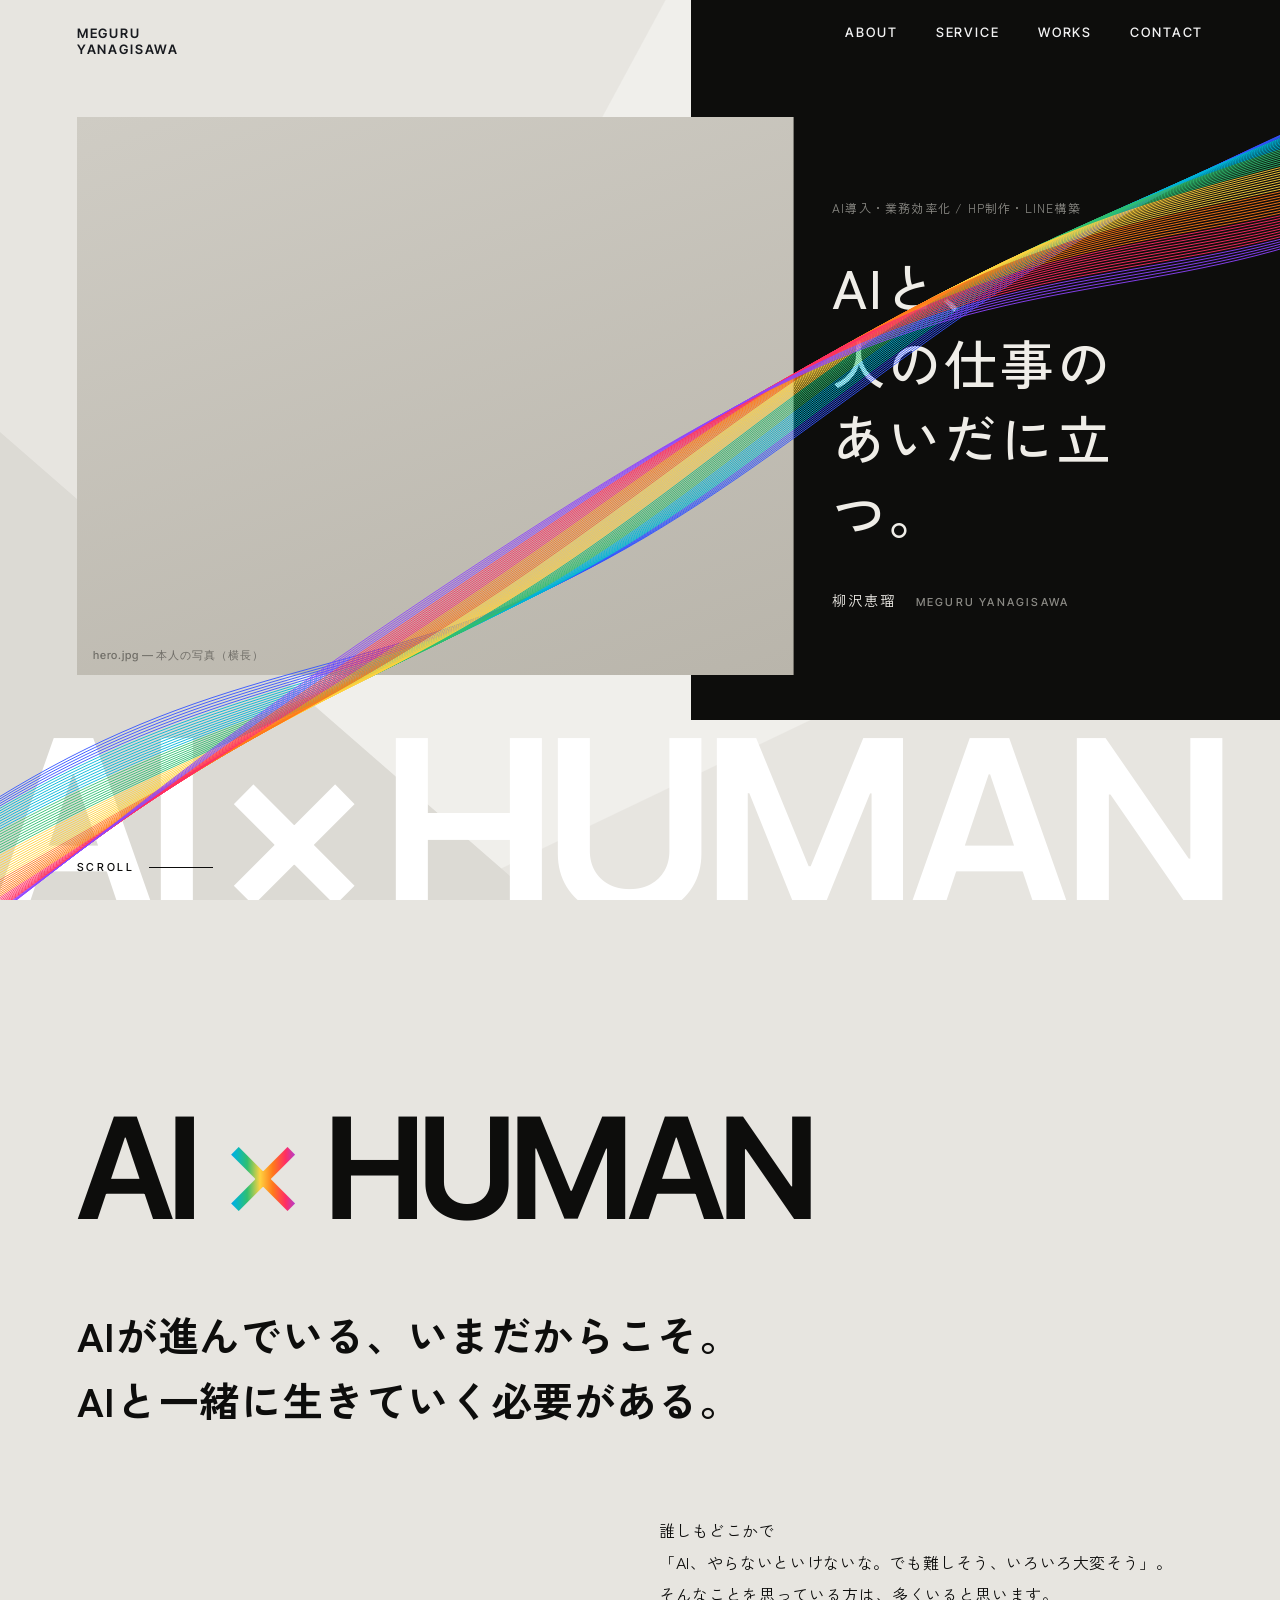
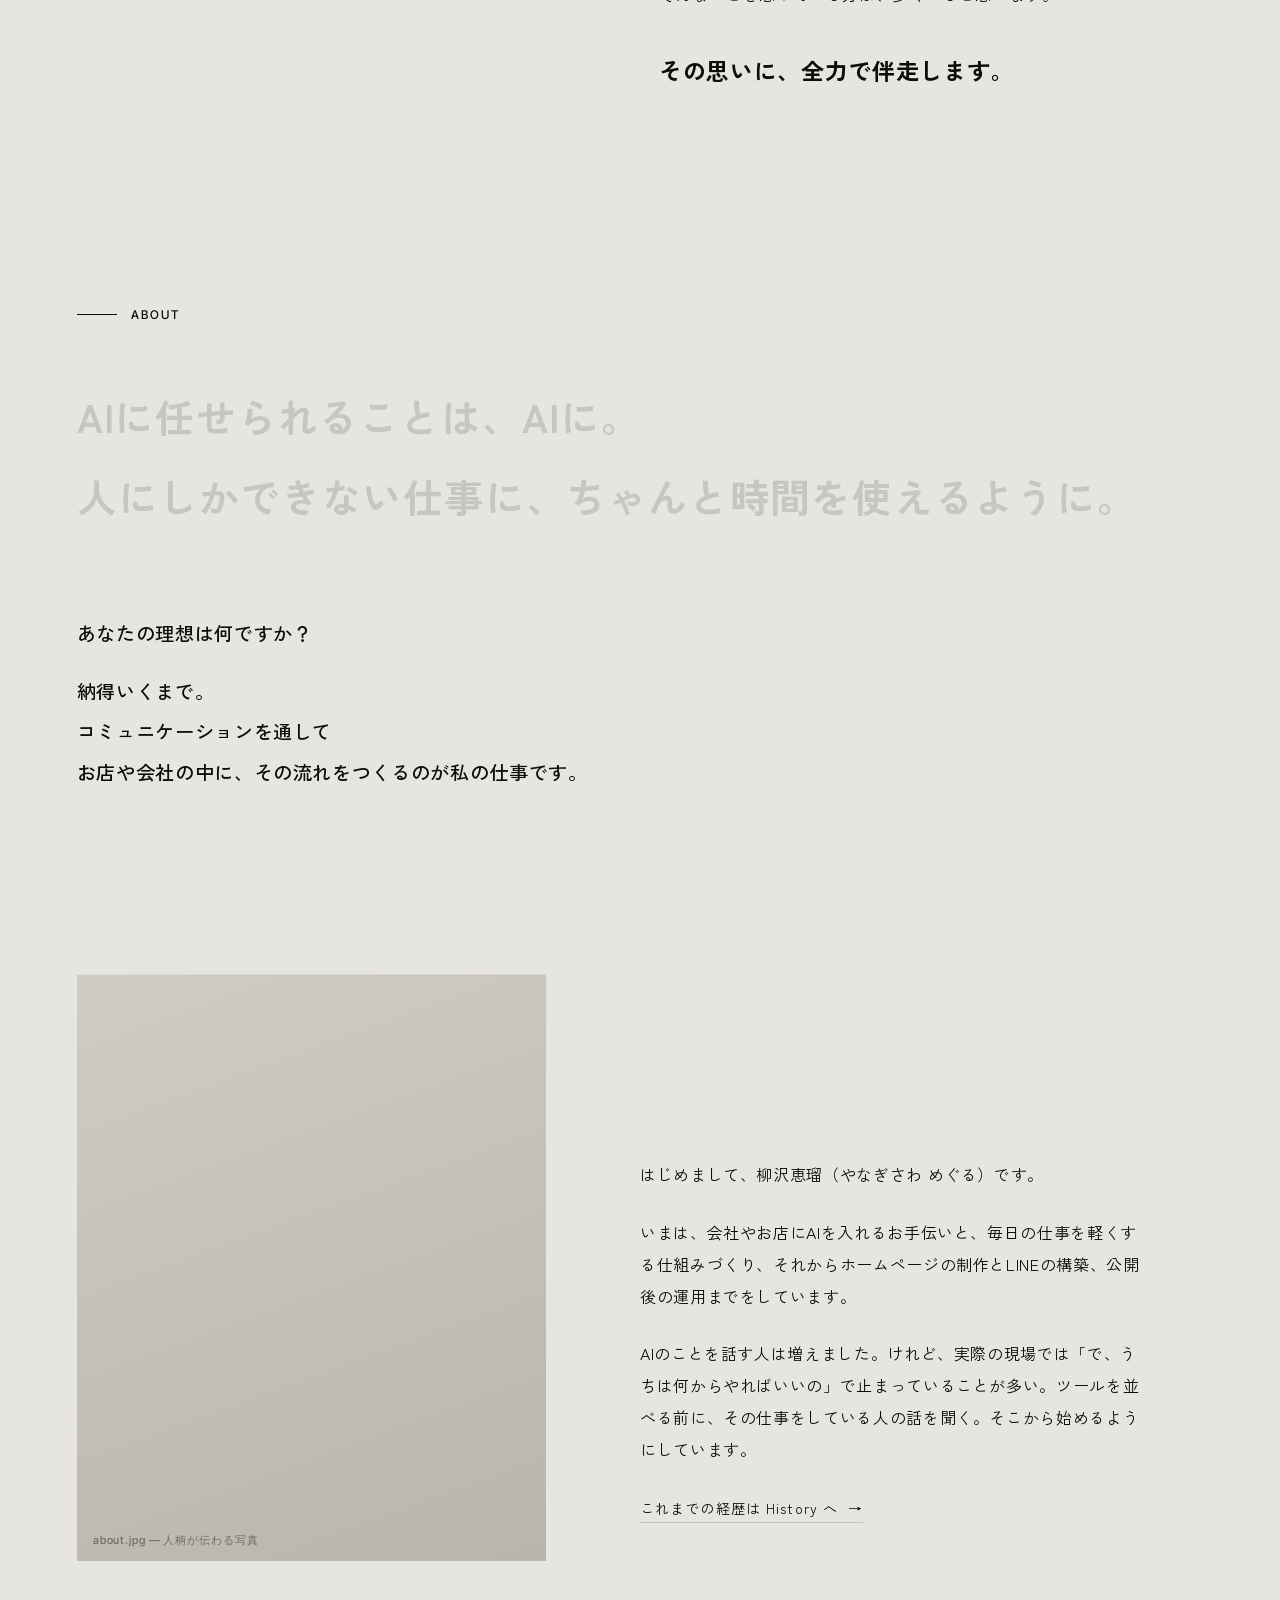
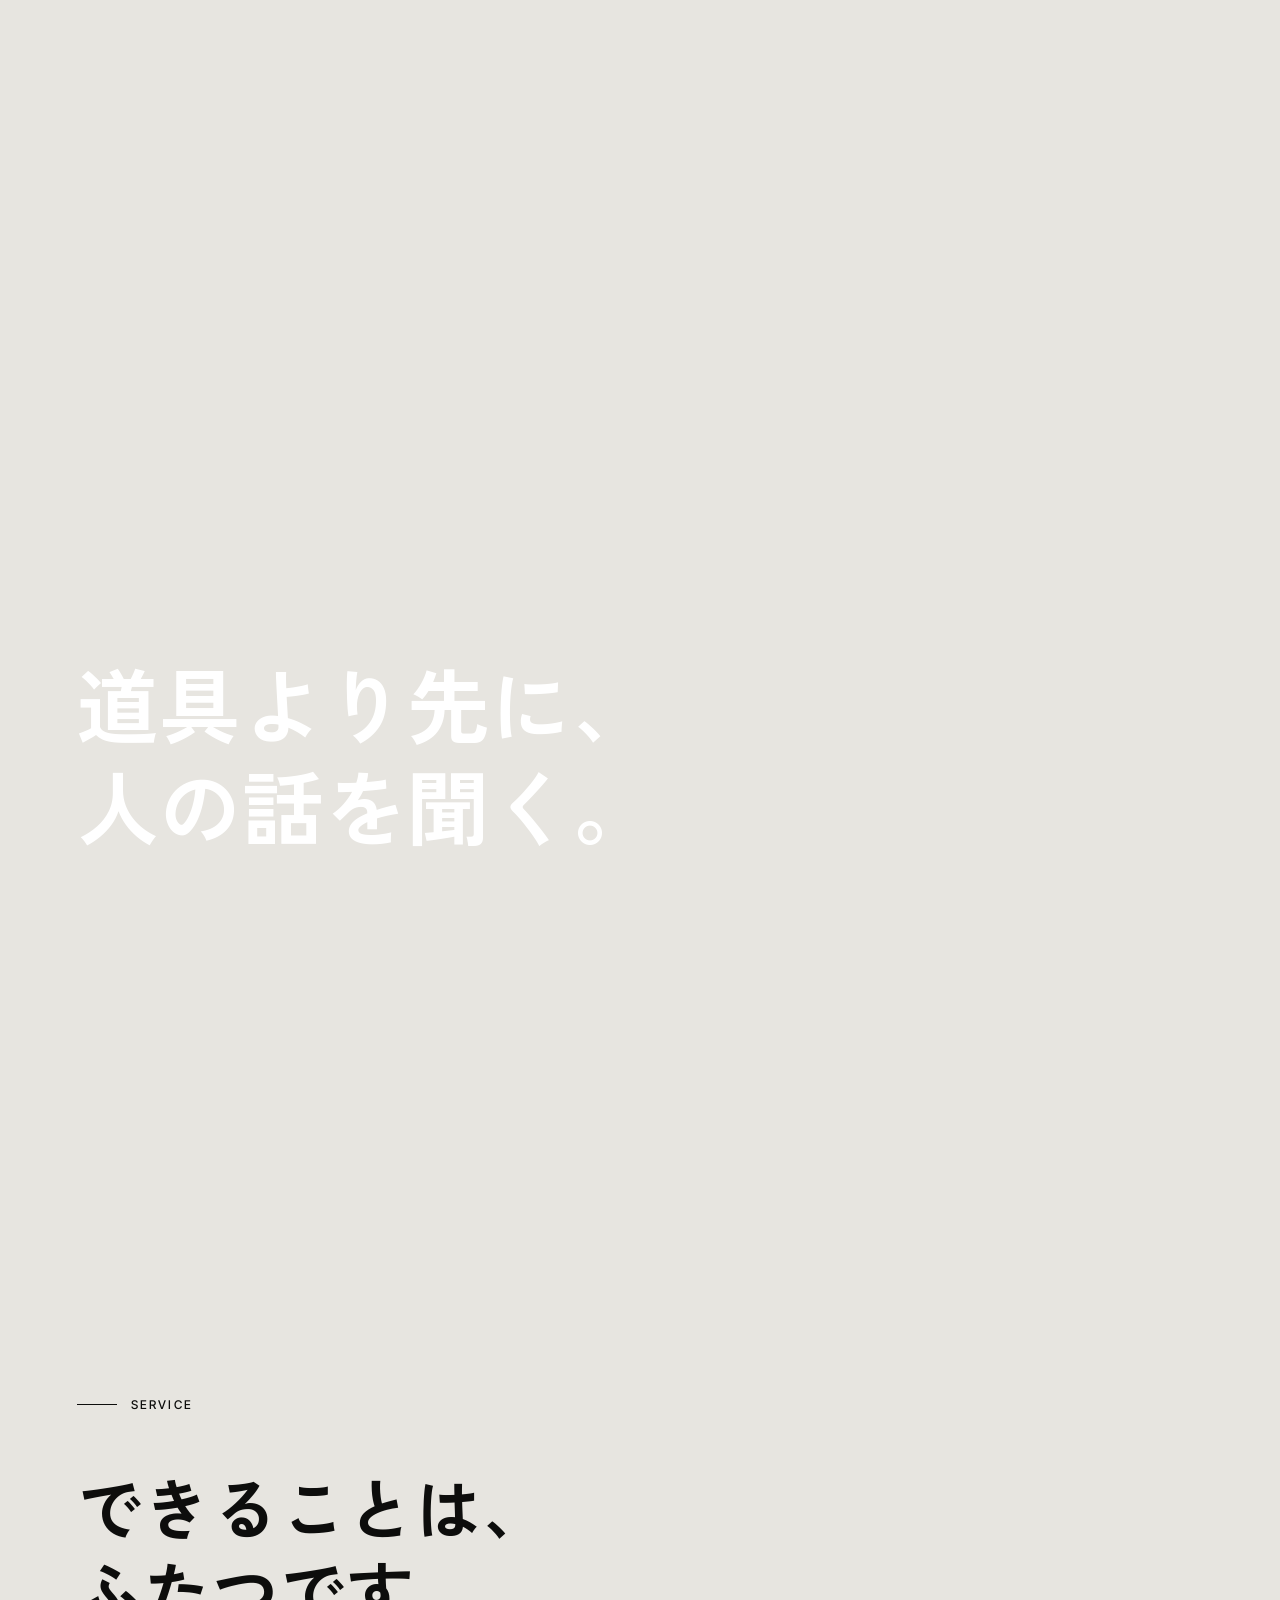
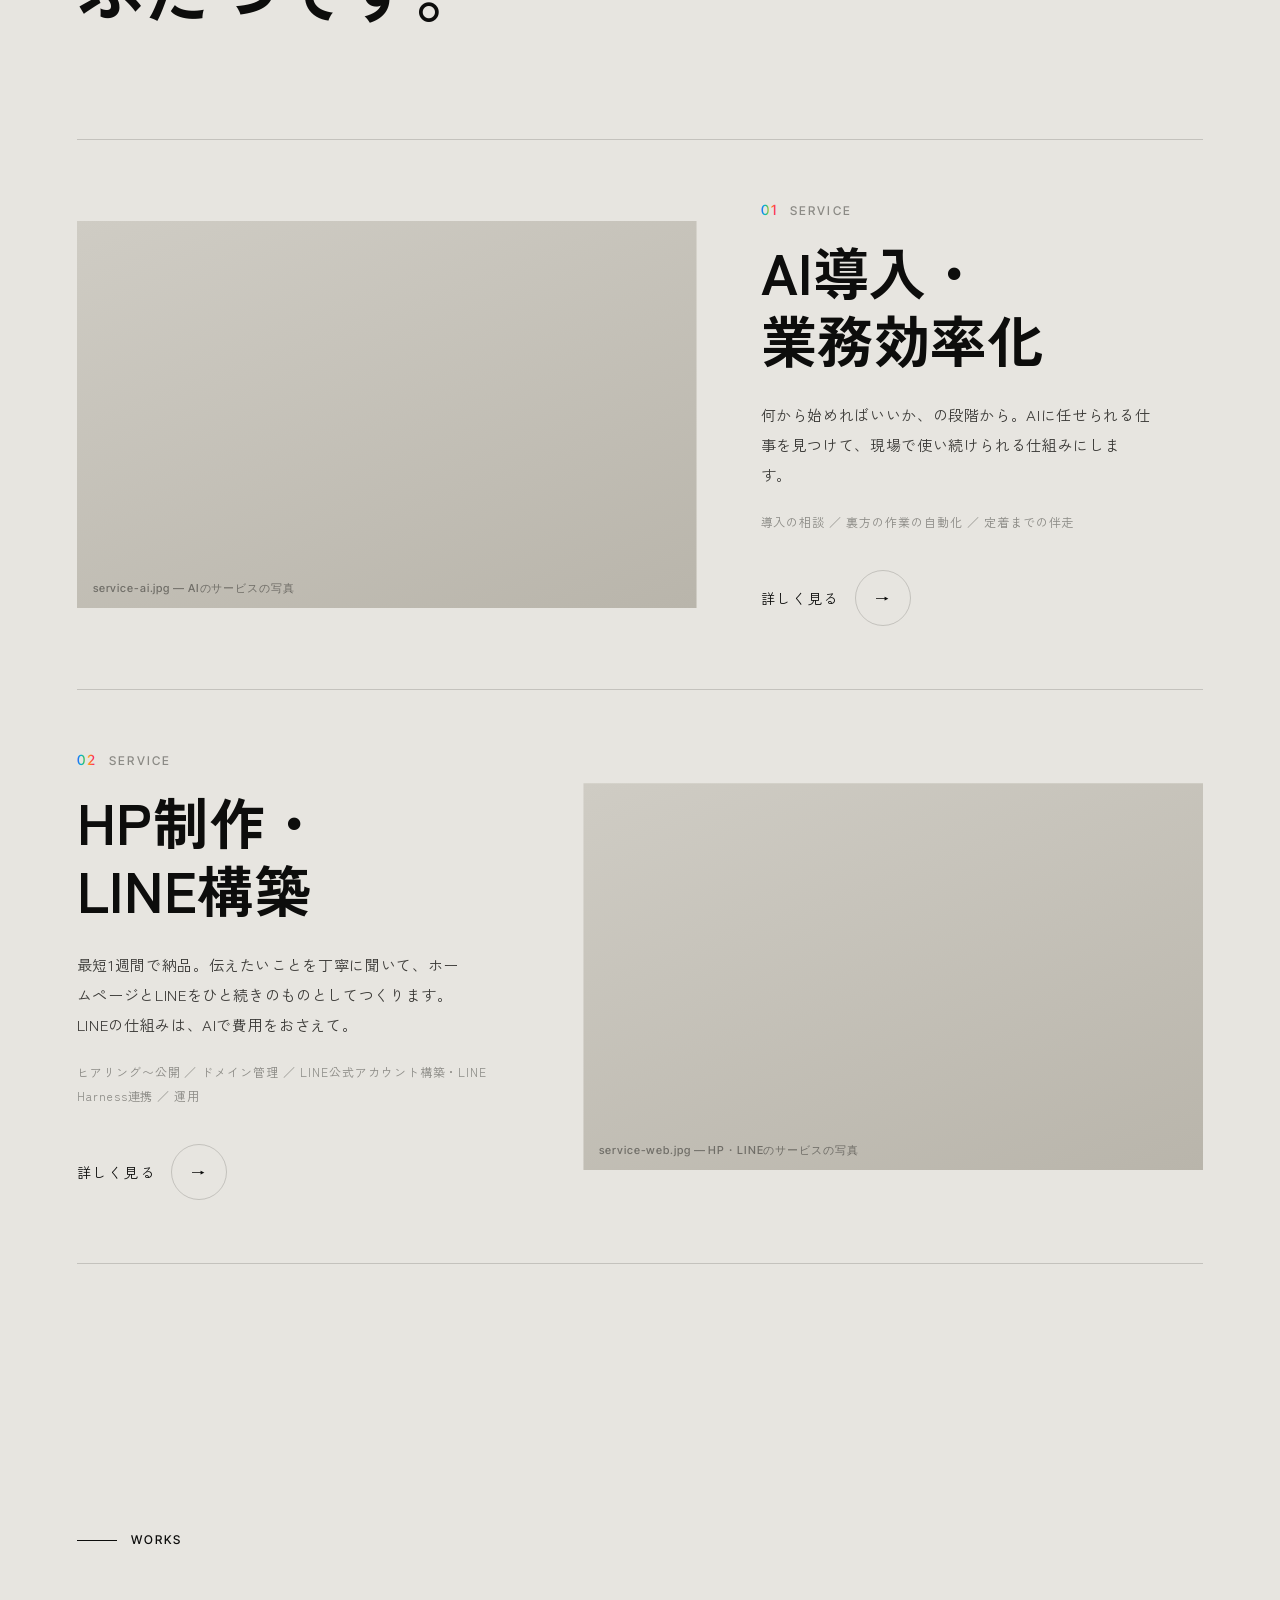
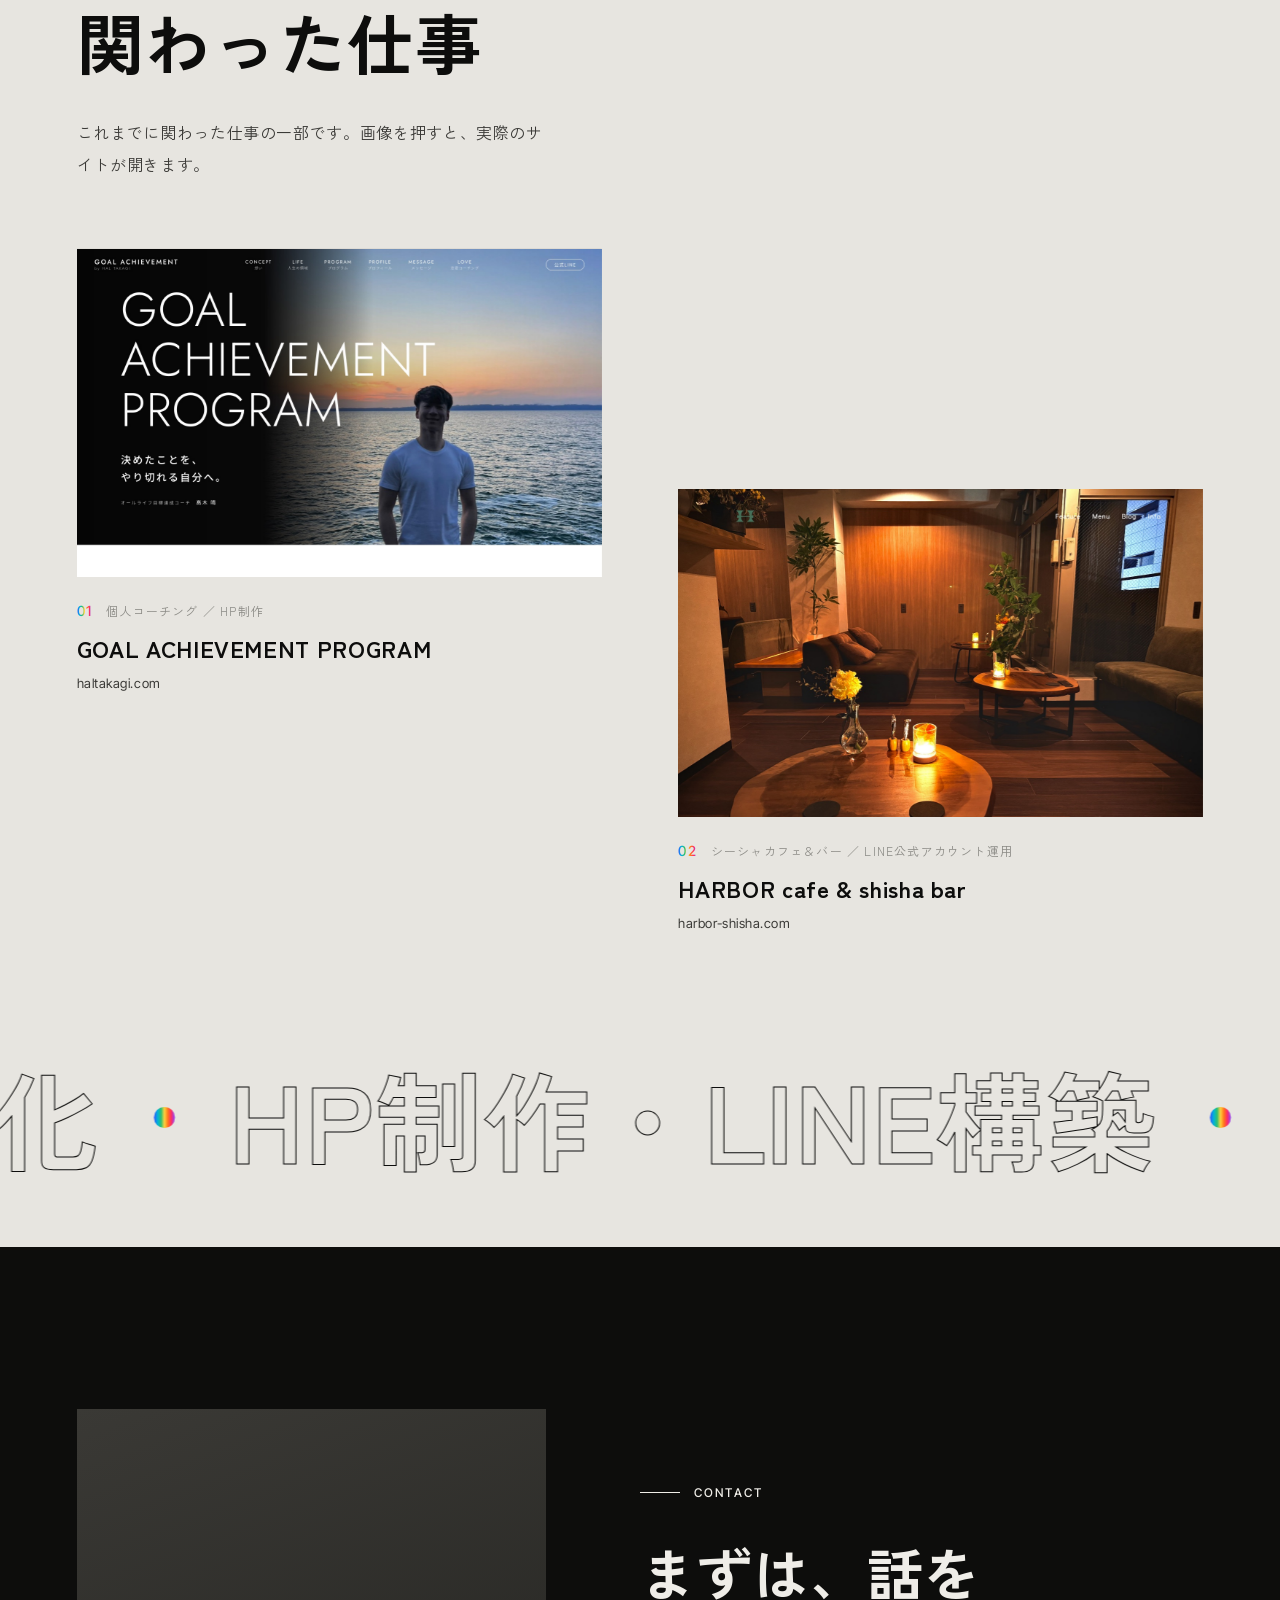
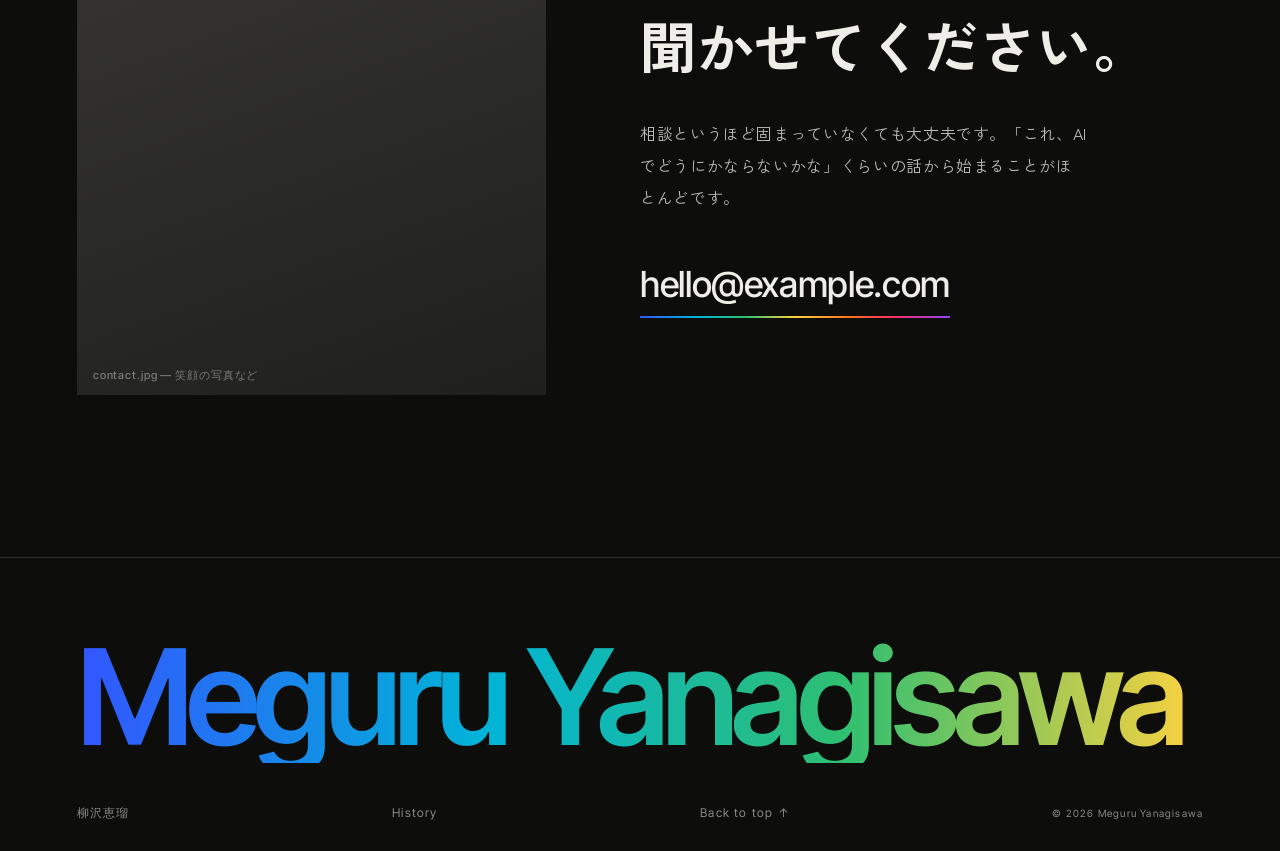
==== index.html @ 6a9796a3 "Works: add HARBOR (LINE operation), label coaching site Co-Authored-By: Claude Opus 5.5 <noreply@ant" ====
<!doctype html>
<html lang="ja">
<head>
  <meta charset="utf-8">
  <meta name="viewport" content="width=device-width, initial-scale=1">
  <title>柳沢恵瑠 | Meguru Yanagisawa</title>
  <meta name="description" content="柳沢恵瑠のホームページ。AIの導入支援と業務効率化、ホームページ制作からLINE構築、運用までをしています。">
  <meta property="og:title" content="柳沢恵瑠 | Meguru Yanagisawa">
  <meta property="og:description" content="AIの導入支援と業務効率化、ホームページ制作からLINE構築、運用までをしています。">
  <meta property="og:type" content="website">
  <meta property="og:image" content="images/ogp.jpg">
  <meta name="theme-color" content="#0d0d0c">
  <link rel="icon" href="favicon.svg" type="image/svg+xml">
  <link rel="preconnect" href="https://fonts.googleapis.com">
  <link rel="preconnect" href="https://fonts.gstatic.com" crossorigin>
  <link href="https://fonts.googleapis.com/css2?family=Inter+Tight:wght@200;400;500;600&family=Zen+Kaku+Gothic+New:wght@400;500;700&display=swap" rel="stylesheet">
  <link rel="stylesheet" href="css/style.css?v=20261006a">
  <script>document.documentElement.classList.add("js")</script>
</head>
<body>

  <!-- オープニング -->
  <div class="loader" aria-hidden="true">
    <div class="loader__inner">
      <p class="loader__name">
        <span class="mask"><span>柳</span></span><span class="mask"><span>沢</span></span><span class="mask"><span>恵</span></span><span class="mask"><span>瑠</span></span>
      </p>
      <p class="loader__roman"><span class="mask"><span>Meguru Yanagisawa</span></span></p>
    </div>
    <div class="loader__bar"><span></span></div>
    <p class="loader__count"><span class="loader__digit"><span class="loader__reel"><span>0</span><span>1</span><span>2</span><span>3</span><span>4</span><span>5</span><span>6</span><span>7</span><span>8</span><span>9</span></span></span><span class="loader__digit"><span class="loader__reel"><span>0</span><span>1</span><span>2</span><span>3</span><span>4</span><span>5</span><span>6</span><span>7</span><span>8</span><span>9</span></span></span><span class="loader__digit"><span class="loader__reel"><span>0</span><span>1</span><span>2</span><span>3</span><span>4</span><span>5</span><span>6</span><span>7</span><span>8</span><span>9</span></span></span><small>%</small></p>
  </div>

  <!-- 固定の背景：この上をページがスクロールしていく -->
  <div class="stage" aria-hidden="true">
    <span class="stage__shape stage__shape--a"></span>
    <span class="stage__shape stage__shape--b"></span>
    <p class="stage__word">AI&thinsp;×&thinsp;HUMAN</p>
  </div>

  <header class="header">
    <a class="header__logo" href="index.html">Meguru<br>Yanagisawa</a>
    <nav class="header__nav" aria-label="メインメニュー">
      <a href="#about">About</a>
      <a href="#service">Service</a>
      <a href="#works">Works</a>
      <a href="#contact">Contact</a>
    </nav>
    <button class="header__menu" type="button" aria-expanded="false" aria-controls="menu">Menu</button>
  </header>

  <div class="menu" id="menu" aria-hidden="true">
    <nav>
      <a href="#about"><span class="mask"><span>About</span></span></a>
      <a href="#service"><span class="mask"><span>Service</span></span></a>
      <a href="#works"><span class="mask"><span>Works</span></span></a>
      <a href="#contact"><span class="mask"><span>Contact</span></span></a>
    </nav>
  </div>

  <a class="badge" href="#contact" aria-label="お問い合わせへ">
    <svg viewBox="0 0 100 100" aria-hidden="true">
      <defs><path id="badge-circle" d="M50,50 m-37,0 a37,37 0 1,1 74,0 a37,37 0 1,1 -74,0"/></defs>
      <text><textPath href="#badge-circle">CONTACT · CONTACT · CONTACT · </textPath></text>
    </svg>
    <span class="badge__dot"></span>
  </a>

  <main>

    <!-- ファーストビュー -->
    <section class="hero" data-intro>
      <figure class="hero__photo ph intro-clip" data-label="hero.jpg — 本人の写真（横長）">
        <img src="images/hero.jpg" alt="柳沢恵瑠" onerror="this.remove()" data-speed="-0.1">
      </figure>

      <div class="hero__panel">
        <p class="hero__eyebrow"><span class="mask"><span>AI導入・業務効率化 / HP制作・LINE構築</span></span></p>
        <h1 class="hero__title">
          <span class="mask"><span>AIと、</span></span>
          <span class="mask"><span>人の仕事の</span></span>
          <span class="mask"><span>あいだに立つ。</span></span>
        </h1>
        <p class="hero__name"><span class="mask"><span>柳沢恵瑠 <em>Meguru Yanagisawa</em></span></span></p>
      </div>

      <canvas class="threads" aria-hidden="true"></canvas>
      <p class="hero__scroll" aria-hidden="true"><span>Scroll</span></p>
    </section>

    <!-- メッセージ -->
    <section class="message">
      <h2 class="message__title" data-reveal>
        <span class="mask"><span>AI <i>×</i> HUMAN</span></span>
      </h2>
      <p class="message__lead" data-reveal>
        <span class="mask"><span>AIが進んでいる、いまだからこそ。</span></span>
        <span class="mask"><span>AIと一緒に生きていく必要がある。</span></span>
      </p>
      <div class="message__body">
        <p data-reveal="up">誰しもどこかで<br>「AI、やらないといけないな。でも難しそう、いろいろ大変そう」。<br>そんなことを思っている方は、多くいると思います。</p>
        <p class="message__close" data-reveal="up">その思いに、全力で伴走します。</p>
      </div>
    </section>

    <!-- 自己紹介 -->
    <section class="about" id="about">
      <p class="label" data-reveal><span>About</span></p>

      <p class="about__statement" data-fill>
        <span class="fill-line">AIに任せられることは、AIに。</span>
        <span class="fill-line">人にしかできない仕事に、ちゃんと時間を使えるように。</span>
      </p>

      <p class="about__lead" data-reveal>
        <span class="mask"><span>あなたの理想は何ですか？</span></span>
        <span class="mask"><span>納得いくまで。</span></span>
        <span class="mask"><span>コミュニケーションを通して</span></span>
        <span class="mask"><span>お店や会社の中に、その流れをつくるのが私の仕事です。</span></span>
      </p>

      <div class="about__body">
        <figure class="about__photo ph clip" data-reveal data-float="-0.12" data-label="about.jpg — 人柄が伝わる写真">
          <img src="images/about.jpg" alt="" onerror="this.remove()" data-speed="0.08">
        </figure>
        <div class="about__text">
          <p data-reveal="up">はじめまして、柳沢恵瑠（やなぎさわ めぐる）です。</p>
          <p data-reveal="up">いまは、会社やお店にAIを入れるお手伝いと、毎日の仕事を軽くする仕組みづくり、それからホームページの制作とLINEの構築、公開後の運用までをしています。</p>
          <p data-reveal="up">AIのことを話す人は増えました。けれど、実際の現場では「で、うちは何からやればいいの」で止まっていることが多い。ツールを並べる前に、その仕事をしている人の話を聞く。そこから始めるようにしています。</p>
          <p class="about__more" data-reveal="up"><a href="history.html">これまでの経歴は History へ <i aria-hidden="true">→</i></a></p>
        </div>
      </div>
    </section>

    <!-- 固定写真の上を文字が通り過ぎる -->
    <section class="band">
      <figure class="band__photo ph" data-label="wide.jpg — 横長の写真（作業風景・街・手元など）">
        <img src="images/wide.jpg" alt="" onerror="this.remove()">
      </figure>
      <p class="band__text" data-reveal>
        <span class="mask"><span>道具より先に、</span></span>
        <span class="mask"><span>人の話を聞く。</span></span>
      </p>
    </section>

    <!-- 仕事：2つのプロダクト。クリックで各ページへ -->
    <section class="service" id="service">
      <p class="label" data-reveal><span>Service</span></p>
      <h2 class="service__heading" data-reveal>
        <span class="mask"><span>できることは、</span></span>
        <span class="mask"><span>ふたつです。</span></span>
      </h2>

      <div class="products">
        <a class="product" href="ai.html">
          <figure class="product__photo ph clip" data-reveal data-label="service-ai.jpg — AIのサービスの写真">
            <img src="images/service-ai.jpg" alt="" onerror="this.remove()" data-speed="0.08">
          </figure>
          <div class="product__body" data-reveal>
            <p class="product__no"><span>01</span>Service</p>
            <h3 class="product__name">
              <span class="mask"><span>AI導入・</span></span>
              <span class="mask"><span>業務効率化</span></span>
            </h3>
            <p class="product__text">何から始めればいいか、の段階から。AIに任せられる仕事を見つけて、現場で使い続けられる仕組みにします。</p>
            <p class="product__scope">導入の相談 ／ 裏方の作業の自動化 ／ 定着までの伴走</p>
            <p class="product__more"><span>詳しく見る</span><i aria-hidden="true">→</i></p>
          </div>
        </a>

        <a class="product product--rev" href="web.html">
          <figure class="product__photo ph clip" data-reveal data-label="service-web.jpg — HP・LINEのサービスの写真">
            <img src="images/service-web.jpg" alt="" onerror="this.remove()" data-speed="0.08">
          </figure>
          <div class="product__body" data-reveal>
            <p class="product__no"><span>02</span>Service</p>
            <h3 class="product__name">
              <span class="mask"><span>HP制作・</span></span>
              <span class="mask"><span>LINE構築</span></span>
            </h3>
            <p class="product__text">最短1週間で納品。伝えたいことを丁寧に聞いて、ホームページとLINEをひと続きのものとしてつくります。LINEの仕組みは、AIで費用をおさえて。</p>
            <p class="product__scope">ヒアリング〜公開 ／ ドメイン管理 ／ LINE公式アカウント構築・LINE Harness連携 ／ 運用</p>
            <p class="product__more"><span>詳しく見る</span><i aria-hidden="true">→</i></p>
          </div>
        </a>
      </div>
    </section>

    <!-- 制作実績：サムネイルをクリックでサイトへ -->
    <!-- 増やすときは <a class="site"> を1件ずつ複製する（2件以上で左右交互の並びになる） -->
    <section class="works" id="works">
      <p class="label" data-reveal><span>Works</span></p>
      <h2 class="works__heading" data-reveal>
        <span class="mask"><span>関わった仕事</span></span>
      </h2>
      <p class="works__lead" data-reveal="up">これまでに関わった仕事の一部です。画像を押すと、実際のサイトが開きます。</p>

      <div class="gallery">
        <a class="site" href="https://haltakagi.com/" target="_blank" rel="noopener" data-float="0.06">
          <figure class="site__thumb ph clip" data-reveal data-label="works/site-01.jpg">
            <img src="images/works/site-01.jpg" alt="GOAL ACHIEVEMENT PROGRAM のトップページ" onerror="this.remove()">
            <span class="site__visit" aria-hidden="true">Visit ↗</span>
          </figure>
          <p class="site__meta"><span>01</span>個人コーチング ／ HP制作</p>
          <h3 class="site__name">GOAL ACHIEVEMENT PROGRAM</h3>
          <p class="site__url">haltakagi.com</p>
        </a>
        <a class="site" href="https://harbor-shisha.com/" target="_blank" rel="noopener" data-float="-0.06">
          <figure class="site__thumb ph clip" data-reveal data-label="works/site-02.jpg">
            <img src="images/works/site-02.jpg" alt="HARBOR cafe &amp; shisha bar のトップページ" onerror="this.remove()">
            <span class="site__visit" aria-hidden="true">Visit ↗</span>
          </figure>
          <p class="site__meta"><span>02</span>シーシャカフェ＆バー ／ LINE公式アカウント運用</p>
          <h3 class="site__name">HARBOR cafe &amp; shisha bar</h3>
          <p class="site__url">harbor-shisha.com</p>
        </a>
      </div>
    </section>

    <div class="marquee" aria-hidden="true">
      <div class="marquee__track">
        <span>AI導入・業務効率化</span><i></i><span>HP制作・LINE構築</span><i></i>
        <span>AI導入・業務効率化</span><i></i><span>HP制作・LINE構築</span><i></i>
      </div>
    </div>

    <!-- 連絡 -->
    <section class="contact" id="contact">
      <figure class="contact__photo ph clip" data-reveal data-label="contact.jpg — 笑顔の写真など">
        <img src="images/contact.jpg" alt="" onerror="this.remove()" data-speed="0.1">
      </figure>
      <div class="contact__body">
        <p class="label" data-reveal><span>Contact</span></p>
        <h2 class="contact__heading" data-reveal>
          <span class="mask"><span>まずは、話を</span></span>
          <span class="mask"><span>聞かせてください。</span></span>
        </h2>
        <p class="contact__text" data-reveal="up">相談というほど固まっていなくても大丈夫です。「これ、AIでどうにかならないかな」くらいの話から始まることがほとんどです。</p>
        <a class="contact__mail" href="mailto:hello@example.com" data-reveal="up"><span>hello@example.com</span></a>
      </div>
    </section>

  </main>

  <footer class="footer">
    <p class="footer__big" aria-hidden="true">Meguru Yanagisawa</p>
    <div class="footer__row">
      <p>柳沢恵瑠</p>
      <a href="history.html">History</a>
      <a href="#">Back to top ↑</a>
      <p><small>&copy; <span class="year">2026</span> Meguru Yanagisawa</small></p>
    </div>
  </footer>

  <script src="js/main.js?v=20261006a"></script>
</body>
</html>
---- css/style.css ----
/* ==========================================================
   Meguru Yanagisawa — style
   色はインク（黒）・紙（ライトグレー）・グレーの3つ。
   虹色のグラデーションは「糸」と数字など、ごく一部だけに使う。
   背景（.stage）は画面に固定し、その上をページがスクロールしていく。
   ========================================================== */

:root {
  --ink: #0d0d0c;
  --stage: #e7e5e0;
  --paper: #efede8;
  --gray: #8b8a85;
  --text-sub: #3b3a37;
  --line-d: rgba(255, 255, 255, .14);
  --line-l: rgba(13, 13, 12, .16);
  --grad: linear-gradient(90deg, #3355ff 0%, #00b4d8 18%, #2fbf71 34%, #ffd23f 50%, #ff7a1a 66%, #ff2e63 82%, #8e44ff 100%);

  --gutter: clamp(16px, 6vw, 96px);
  --ease: cubic-bezier(.77, 0, .18, 1);
  --ease-out: cubic-bezier(.16, 1, .3, 1);

  --en: "Inter Tight", "Helvetica Neue", Arial, sans-serif;
  --ja: "Zen Kaku Gothic New", "Hiragino Sans", "Yu Gothic", sans-serif;
}

*, *::before, *::after { box-sizing: border-box; }
html { -webkit-text-size-adjust: 100%; scroll-behavior: smooth; }
body {
  margin: 0;
  background: var(--stage);
  color: var(--ink);
  font-family: var(--ja);
  font-size: 16px;
  line-height: 2;
  letter-spacing: .04em;
  font-feature-settings: "palt";
  -webkit-font-smoothing: antialiased;
  overflow-x: hidden;
}
html.js body:not(.is-loaded) { overflow: hidden; }
h1, h2, h3, p, figure, dl, dd { margin: 0; }
a { color: inherit; text-decoration: none; }
img { display: block; max-width: 100%; }
button { font: inherit; color: inherit; background: none; border: 0; padding: 0; cursor: pointer; }
::selection { background: var(--ink); color: var(--paper); }

main, .footer { position: relative; z-index: 1; }

/* ---------- 固定の背景 ---------- */
.stage {
  position: fixed;
  inset: 0;
  z-index: 0;
  overflow: hidden;
  background: var(--stage);
  pointer-events: none;
}
.stage__shape { position: absolute; inset: 0; }
.stage__shape--a {
  background: #f0efeb;
  clip-path: polygon(52% 0, 100% 0, 100% 55%, 34% 100%, 14% 100%);
}
.stage__shape--b {
  background: #dcdad4;
  clip-path: polygon(0 48%, 42% 100%, 0 100%);
}
.stage__word {
  position: absolute;
  left: -.04em;
  bottom: -.2em;
  font: 600 19vw/1 var(--en);
  letter-spacing: -.04em;
  white-space: nowrap;
  color: #fff;
}

/* ---------- 共通：マスク表示 ---------- */
.mask {
  display: block;
  overflow: hidden;
  padding-bottom: .12em;
  margin-bottom: -.12em;
}
.mask > span {
  display: block;
  transition: transform 1.2s var(--ease-out);
  transition-delay: calc(var(--i, 0) * 90ms);
}
.js .mask > span { transform: translateY(110%); }
.js .is-in .mask > span,
.js .is-in.mask > span { transform: none; }

/* ページを開いたときに出てくるもの */
.is-loaded [data-intro] .mask > span {
  transform: none;
  transition-delay: calc(.6s + var(--i, 0) * 110ms);
}
.js .intro-clip {
  clip-path: inset(0 0 100% 0);
  transition: clip-path 1.6s var(--ease) .15s;
}
.js .intro-clip img { scale: 1.35; transition: scale 2.4s var(--ease) .15s; }
.is-loaded .intro-clip { clip-path: inset(0 0 0 0); }
.is-loaded .intro-clip img { scale: 1; }

/* ふわっと上がる */
.js [data-reveal="up"] {
  opacity: 0;
  transform: translateY(28px);
  transition: opacity 1.2s var(--ease-out), transform 1.2s var(--ease-out);
  transition-delay: calc(var(--i, 0) * 90ms);
}
.js [data-reveal="up"].is-in { opacity: 1; transform: none; }

/* ---------- 共通：写真 ---------- */
.ph {
  position: relative;
  overflow: hidden;
  background: linear-gradient(160deg, #cfccc4, #b9b5ab);
}
.ph::after {                         /* 写真が入るまでの目印 */
  content: attr(data-label);
  position: absolute;
  left: 16px;
  bottom: 12px;
  font: 500 11px/1.4 var(--en);
  letter-spacing: .08em;
  color: rgba(13, 13, 12, .45);
}
.story .ph, .contact .ph, .band .ph {
  background: linear-gradient(160deg, #3a3935, #1f1f1c);
}
.story .ph::after, .contact .ph::after, .band .ph::after { color: rgba(255, 255, 255, .4); }
.ph img {
  position: absolute;
  z-index: 1;
  left: 0;
  top: -10%;
  width: 100%;
  height: 120%;
  object-fit: cover;
  will-change: transform;
}

/* クリップ表示：下から開き、写真は少し引きながら落ち着く */
.js .clip {
  clip-path: inset(100% 0 0 0);
  transition: clip-path 1.5s var(--ease);
}
.js .clip img { scale: 1.3; transition: scale 2s var(--ease); }
.js .clip.is-in { clip-path: inset(0 0 0 0); }
.js .clip.is-in img { scale: 1; }

/* ---------- 共通：ラベル ---------- */
.label {
  display: flex;
  align-items: center;
  gap: 14px;
  font: 500 12px/1 var(--en);
  letter-spacing: .18em;
  text-transform: uppercase;
}
.label::before {
  content: "";
  width: 40px;
  height: 1px;
  background: currentColor;
  transform-origin: left;
  transition: transform 1.2s var(--ease);
}
.js .label[data-reveal]::before { transform: scaleX(0); }
.js .label[data-reveal].is-in::before { transform: scaleX(1); }

/* ==========================================================
   オープニング
   ========================================================== */
.loader { display: none; }
.js .loader {
  position: fixed;
  inset: 0;
  z-index: 100;
  display: grid;
  place-items: center;
  background: var(--ink);
  color: var(--paper);
  clip-path: inset(0 0 0 0);
  transition: clip-path 1.2s var(--ease);
}
.loader.is-done { clip-path: inset(0 0 100% 0); }
.loader__inner { text-align: center; }
.loader__name {
  display: flex;
  justify-content: center;
  gap: .08em;
  font-size: clamp(44px, 7vw, 104px);
  font-weight: 700;
  line-height: 1.2;
  letter-spacing: .06em;
}
.loader__name .mask { display: inline-block; }
.loader__roman {
  margin-top: 14px;
  font: 500 13px/1 var(--en);
  letter-spacing: .32em;
  text-transform: uppercase;
  color: var(--gray);
}
.loader__bar {
  position: absolute;
  left: 0;
  right: 0;
  bottom: 0;
  height: 3px;
}
.loader__bar span {
  display: block;
  height: 100%;
  background: var(--grad);
  transform-origin: left;
  transform: scaleX(0);
}
.loader__count {
  position: absolute;
  right: var(--gutter);
  bottom: 24px;
  display: flex;
  align-items: flex-start;
  font: 200 clamp(64px, 11vw, 168px)/1 var(--en);
  letter-spacing: -.02em;
  font-variant-numeric: tabular-nums;
}
/* 数字はリールのように縦に回る */
.loader__digit {
  display: block;
  height: 1em;
  overflow: hidden;
  color: #3a3935;                       /* 先頭のゼロは沈ませる */
  transition: color .4s;
}
.loader__digit.is-on { color: var(--paper); }
.loader__reel {
  display: flex;
  flex-direction: column;
  transition: transform .45s var(--ease-out);
}
.loader__reel > span { display: block; height: 1em; text-align: center; }
.loader__count small {
  margin: .12em 0 0 .12em;
  font-size: .16em;
  font-weight: 500;
  letter-spacing: .1em;
  color: var(--gray);
}

/* ==========================================================
   ヘッダー
   ========================================================== */
.header {
  position: fixed;
  z-index: 50;
  top: 0;
  left: 0;
  right: 0;
  display: flex;
  justify-content: space-between;
  align-items: flex-start;
  padding: 26px var(--gutter);
  color: #fff;
  mix-blend-mode: difference;
  transition: transform .8s var(--ease);
  pointer-events: none;
}
.header > * { pointer-events: auto; }
.header.is-hidden { transform: translateY(-110%); }
.header__logo {
  font: 600 13px/1.2 var(--en);
  letter-spacing: .14em;
  text-transform: uppercase;
}
.header__nav { display: flex; gap: clamp(20px, 3vw, 48px); }
.header__nav a {
  position: relative;
  font: 500 13px/1 var(--en);
  letter-spacing: .14em;
  text-transform: uppercase;
}
.header__nav a::after {
  content: "";
  position: absolute;
  left: 0;
  right: 0;
  bottom: -6px;
  height: 1px;
  background: currentColor;
  transform: scaleX(0);
  transform-origin: right;
  transition: transform .6s var(--ease);
}
.header__nav a:hover::after,
.header__nav a[aria-current]::after { transform: scaleX(1); transform-origin: left; }
.header__menu {
  display: none;
  font: 500 13px/1 var(--en);
  letter-spacing: .14em;
  text-transform: uppercase;
}

.menu {
  position: fixed;
  inset: 0;
  z-index: 40;
  display: flex;
  align-items: center;
  padding: 0 var(--gutter);
  background: var(--ink);
  color: var(--paper);
  clip-path: inset(0 0 100% 0);
  transition: clip-path .9s var(--ease);
  visibility: hidden;
}
.menu.is-open { clip-path: inset(0 0 0 0); visibility: visible; }
.menu nav { display: grid; gap: 4px; }
.menu a { font: 500 clamp(44px, 12vw, 72px)/1.15 var(--en); letter-spacing: -.02em; }
.menu .mask > span { transform: translateY(110%); }
.menu.is-open .mask > span { transform: none; }

/* 右下の丸いリンク */
.badge {
  position: fixed;
  z-index: 45;
  right: clamp(12px, 3vw, 40px);
  bottom: clamp(12px, 3vw, 40px);
  width: clamp(68px, 8vw, 112px);
  aspect-ratio: 1;
  display: grid;
  place-items: center;
  border-radius: 50%;
  background: var(--ink);
  border: 1px solid var(--line-d);
  color: var(--paper);
  opacity: 0;
  transform: scale(.6);
  pointer-events: none;
  transition: opacity .8s var(--ease-out), transform .8s var(--ease-out);
}
.badge.is-shown { opacity: 1; transform: none; pointer-events: auto; }
.badge svg {
  position: absolute;
  inset: 0;
  width: 100%;
  height: 100%;
  animation: spin 14s linear infinite;
}
.badge text { font: 600 10.5px var(--en); letter-spacing: .18em; fill: currentColor; }
.badge__dot {
  width: 14px;
  height: 14px;
  border-radius: 50%;
  background: var(--grad);
  transition: transform .6s var(--ease-out);
}
.badge:hover .badge__dot { transform: scale(2.2); }
@keyframes spin { to { transform: rotate(360deg); } }

/* ==========================================================
   ファーストビュー（固定背景の上に、写真と黒いパネルが重なる）
   ========================================================== */
.hero {
  position: relative;
  height: 100vh;
  height: 100svh;
  min-height: 640px;
}
.hero__panel {
  position: absolute;
  z-index: 1;
  top: 0;
  right: 0;
  width: 46vw;
  height: 80%;
  display: flex;
  flex-direction: column;
  justify-content: center;
  padding: 10vh var(--gutter) 0 11vw;
  background: var(--ink);
  color: var(--paper);
}
.js .hero__panel {
  clip-path: inset(0 0 0 100%);
  transition: clip-path 1.4s var(--ease);
}
.is-loaded .hero__panel { clip-path: inset(0 0 0 0); }
.hero__photo {
  position: absolute;
  z-index: 2;
  top: 13%;
  left: var(--gutter);
  width: 56vw;
  height: 62%;
}
.hero__eyebrow {
  margin-bottom: 28px;
  font-size: 12px;
  letter-spacing: .1em;
  color: var(--gray);
}
.hero__title {
  font-size: clamp(34px, 4.2vw, 76px);
  font-weight: 500;
  line-height: 1.4;
  letter-spacing: .04em;
}
.hero__name {
  margin-top: 36px;
  font-size: 14px;
  letter-spacing: .14em;
}
.hero__name em {
  margin-left: 14px;
  font: 500 11px var(--en);
  font-style: normal;
  letter-spacing: .2em;
  text-transform: uppercase;
  color: var(--gray);
}

.threads {
  position: absolute;
  z-index: 3;
  inset: 0;
  width: 100%;
  height: 100%;
  pointer-events: none;
  opacity: 0;
  transition: opacity 2s ease 1s;
}
.is-loaded .threads { opacity: 1; }

.hero__scroll {
  position: absolute;
  z-index: 4;
  left: var(--gutter);
  bottom: 3vh;
  display: flex;
  align-items: center;
  gap: 14px;
  font: 500 11px/1 var(--en);
  letter-spacing: .24em;
  text-transform: uppercase;
}
.hero__scroll::after {
  content: "";
  width: 64px;
  height: 1px;
  background: var(--ink);
  animation: slide 2.2s var(--ease) infinite;
}
@keyframes slide {
  0% { transform: scaleX(0); transform-origin: left; }
  50% { transform: scaleX(1); transform-origin: left; }
  51% { transform: scaleX(1); transform-origin: right; }
  100% { transform: scaleX(0); transform-origin: right; }
}

/* ==========================================================
   Message（AI × HUMAN）
   ========================================================== */
.message {
  padding: clamp(120px, 22vh, 240px) var(--gutter) clamp(40px, 8vh, 96px);
}
.message__title {
  font: 600 clamp(56px, 11vw, 190px)/1 var(--en);
  letter-spacing: -.04em;
  white-space: nowrap;
}
.message__title i {
  font-style: normal;
  font-weight: 400;
  background: var(--grad);
  -webkit-background-clip: text;
  background-clip: text;
  color: transparent;
}
.message__lead {
  margin-top: clamp(40px, 7vh, 80px);
  font-size: clamp(24px, 3.2vw, 50px);
  font-weight: 700;
  line-height: 1.6;
}
.message__body {
  max-width: 34em;
  margin: clamp(48px, 9vh, 100px) 0 0 auto;
}
.message__body p + p { margin-top: 1.6em; }
.message__close {
  font-size: clamp(20px, 1.8vw, 26px);
  font-weight: 700;
}

/* ==========================================================
   About
   ========================================================== */
.about {
  padding: clamp(96px, 16vh, 180px) var(--gutter) clamp(96px, 16vh, 180px);
}
.about__statement {
  margin-top: clamp(40px, 7vh, 80px);
  font-size: clamp(24px, 3.1vw, 52px);
  font-weight: 700;
  line-height: 1.6;
  letter-spacing: .02em;
}
.fill-line {
  position: relative;
  display: block;
  width: fit-content;
  padding-bottom: .12em;
}
.fill-line + .fill-line { margin-top: .3em; }
.fill-line::after {                  /* 1行ぶん点ききると、虹色の線が走る */
  content: "";
  position: absolute;
  left: 0;
  right: 0;
  bottom: 0;
  height: 3px;
  background: var(--grad);
  transform: scaleX(0);
  transform-origin: left;
  transition: transform 1.1s var(--ease);
}
.fill-line.is-done::after { transform: scaleX(1); }
.about__statement .ch { color: rgba(13, 13, 12, .14); transition: color .3s linear; }
.about__statement .ch.on { color: var(--ink); }

.about__lead {
  margin-top: clamp(48px, 9vh, 100px);
  font-size: clamp(16px, 1.5vw, 21px);
  font-weight: 500;
  line-height: 2.1;
}
.about__lead .mask:first-child { margin-bottom: .8em; }

.about__body {
  display: grid;
  grid-template-columns: 5fr 1fr 6fr;
  align-items: end;
  margin-top: clamp(80px, 16vh, 180px);
}
.about__photo { grid-column: 1; aspect-ratio: 4 / 5; }
.about__text { grid-column: 3; max-width: 32em; }
.about__text p + p { margin-top: 1.6em; }
.about__more a {
  display: inline-flex;
  gap: 10px;
  font-size: 14px;
  letter-spacing: .08em;
  border-bottom: 1px solid var(--line-l);
  transition: border-color .4s;
}
.about__more a:hover { border-color: var(--ink); }
.about__more i { font-style: normal; transition: transform .5s var(--ease-out); }
.about__more a:hover i { transform: translateX(6px); }

/* ==========================================================
   帯：写真が固定され、文字だけが上を通り過ぎる
   ========================================================== */
.band {
  position: relative;
  height: 130vh;
  clip-path: inset(0 0 0 0);
  color: #fff;
}
.band__photo { position: fixed; inset: 0; }
.band__photo::before {
  content: "";
  position: absolute;
  z-index: 2;
  inset: 0;
  background: linear-gradient(180deg, rgba(13,13,12,.1), rgba(13,13,12,.5));
}
.band__text {
  position: absolute;
  z-index: 3;
  left: var(--gutter);
  top: 50%;
  font-size: clamp(36px, 6.4vw, 110px);
  font-weight: 700;
  line-height: 1.25;
}

/* ==========================================================
   Back Office：スクロールすると、裏方の作業が縮み
   「お客さまと向き合う時間」が広がる（--p = 0〜1 を JS が渡す）
   ========================================================== */
.bo { --p: 0; position: relative; }
.bo__sticky {
  position: sticky;
  top: 0;
  height: 100vh;
  height: 100svh;
  display: flex;
  flex-direction: column;
  justify-content: center;
  gap: clamp(28px, 5vh, 56px);
  padding: 0 var(--gutter);
}
.bo__pin { height: 260vh; }
.bo__heading {
  margin-top: 28px;
  font-size: clamp(34px, 4.8vw, 84px);
  font-weight: 700;
  line-height: 1.25;
}
.bo__chart {
  display: flex;
  gap: 4px;
  height: clamp(96px, 16vh, 150px);
}
.bo__seg {
  position: relative;
  display: grid;
  place-items: center;
  overflow: hidden;
  font-size: 14px;
  font-weight: 700;
  letter-spacing: .06em;
  white-space: nowrap;
}
.bo__seg--task {
  width: calc(16% - 12% * var(--p));
  background: var(--ink);
  color: var(--paper);
}
.bo__seg--task > span { grid-area: 1 / 1; }
.bo__task { opacity: max(0, 1 - var(--p) * 2.2); }
.bo__ai {
  font: 600 13px/1 var(--en);
  letter-spacing: .12em;
  opacity: clamp(0, (var(--p) - .45) * 3, 1);
}
.bo__seg--main {
  flex: 1;
  background: #fff;
  color: var(--ink);
  font-size: clamp(14px, 1.4vw, 20px);
}
.bo__seg--main::before {             /* 虹色は細い線だけ */
  content: "";
  position: absolute;
  top: 0;
  left: 0;
  right: 0;
  height: 4px;
  background: var(--grad);
}
.bo__note { margin-top: -20px; font-size: 11px; color: var(--gray); }
.bo__captions { display: grid; }
.bo__caption {
  grid-area: 1 / 1;
  font-size: clamp(18px, 1.8vw, 26px);
  font-weight: 500;
  line-height: 1.7;
}
.bo__caption--before { opacity: max(0, 1 - var(--p) * 2.5); }
.bo__caption--after { opacity: clamp(0, (var(--p) - .5) * 2.5, 1); }
.bo__body {
  max-width: 34em;
  margin: 0 0 0 auto;
  padding: 0 var(--gutter) clamp(96px, 16vh, 180px);
  box-sizing: content-box;
}
.bo__body p + p { margin-top: 1.6em; }

/* ==========================================================
   Works：制作したサイト（サムネイルからサイトへ）
   ========================================================== */
.works {
  padding: clamp(96px, 18vh, 200px) var(--gutter) clamp(48px, 10vh, 120px);
}
.works__heading, .service__heading {
  margin-top: clamp(32px, 6vh, 64px);
  font-size: clamp(36px, 5.2vw, 88px);
  font-weight: 700;
  line-height: 1.25;
}
.works__lead { max-width: 30em; margin-top: 32px; color: var(--text-sub); }

.gallery {
  display: grid;
  grid-template-columns: 1fr 1fr;
  column-gap: 6vw;
  row-gap: clamp(64px, 12vh, 140px);
  margin-top: clamp(64px, 12vh, 140px);
}
.site:nth-child(even) { margin-top: 18vh; }
.site:only-child { grid-column: 1 / -1; }      /* 1件だけのときは横幅いっぱいに */
.site { display: block; }
.site__thumb { aspect-ratio: 16 / 10; }
.site__thumb img { transition: scale 1.2s var(--ease-out); top: 0; height: 100%; object-position: top; }
.site__visit {
  position: absolute;
  z-index: 2;
  top: 50%;
  left: 50%;
  display: grid;
  place-items: center;
  width: 112px;
  aspect-ratio: 1;
  margin: -56px 0 0 -56px;
  border-radius: 50%;
  background: var(--ink);
  color: var(--paper);
  font: 500 13px/1 var(--en);
  letter-spacing: .12em;
  transform: scale(0);
  transition: transform .6s var(--ease-out);
}
.site:hover .site__visit, .site:focus-visible .site__visit { transform: scale(1); }
.site:hover .site__thumb img { scale: 1.05; }
.site__meta {
  display: flex;
  align-items: baseline;
  gap: 14px;
  margin-top: 22px;
  font-size: 12px;
  letter-spacing: .1em;
  color: var(--gray);
}
.site__meta span {
  font: 500 14px/1 var(--en);
  background: var(--grad);
  -webkit-background-clip: text;
  background-clip: text;
  color: transparent;
}
.site__name { margin-top: 8px; font-size: clamp(20px, 1.8vw, 28px); font-weight: 700; line-height: 1.5; }
.site__url {
  display: inline-block;
  margin-top: 6px;
  font: 400 13px/1.6 var(--en);
  letter-spacing: .04em;
  color: var(--text-sub);
  background: linear-gradient(currentColor, currentColor) left bottom / 0 1px no-repeat;
  transition: background-size .6s var(--ease);
}
.site:hover .site__url { background-size: 100% 1px; }

/* ==========================================================
   Service
   ========================================================== */
.service {
  position: relative;
  padding: clamp(96px, 18vh, 200px) var(--gutter) clamp(64px, 12vh, 140px);
}
.service__list { margin-top: clamp(64px, 12vh, 140px); }
.service__row {
  position: relative;
  display: grid;
  grid-template-columns: 6fr 5fr;
  gap: 4vw;
  align-items: baseline;
  padding: clamp(36px, 5vw, 72px) 0;
}
.service__row::before {
  content: "";
  position: absolute;
  top: 0;
  left: 0;
  right: 0;
  height: 1px;
  background: var(--ink);
  opacity: .2;
  transform-origin: left;
  transition: transform 1.4s var(--ease);
}
.service__row:last-child { border-bottom: 1px solid var(--line-l); }
.js .service__row::before { transform: scaleX(0); }
.js .service__row.is-in::before { transform: scaleX(1); }
.service__title {
  font-size: clamp(32px, 4.2vw, 72px);
  font-weight: 700;
  line-height: 1.2;
  transition: transform .8s var(--ease-out);
}
.service__text { max-width: 30em; font-size: 15px; color: var(--text-sub); }
.js .service__text {
  opacity: 0;
  transform: translateY(20px);
  transition: opacity 1.2s var(--ease-out) .25s, transform 1.2s var(--ease-out) .25s;
}
.js .service__row.is-in .service__text { opacity: 1; transform: none; }
@media (hover: hover) {
  .service__row:hover .service__title { transform: translateX(1.2vw); }
}

/* ==========================================================
   Products：トップの2つのサービス（クリックで各ページへ）
   ========================================================== */
.products { margin-top: clamp(64px, 12vh, 140px); }
.product {
  display: grid;
  grid-template-columns: 7fr 5fr;
  gap: 5vw;
  align-items: center;
  padding: clamp(40px, 7vh, 80px) 0;
  border-top: 1px solid var(--line-l);
}
.product:last-child { border-bottom: 1px solid var(--line-l); }
.product--rev { grid-template-columns: 5fr 7fr; }
.product--rev .product__photo { order: 2; }
.product__photo { aspect-ratio: 16 / 10; }
.product__photo img { transition: scale 1.2s var(--ease-out); }
.product:hover .product__photo img { scale: 1.06; }
.product__no {
  display: flex;
  align-items: baseline;
  gap: 12px;
  font: 500 12px/1 var(--en);
  letter-spacing: .18em;
  text-transform: uppercase;
  color: var(--gray);
}
.product__no span {
  font-size: 14px;
  background: var(--grad);
  -webkit-background-clip: text;
  background-clip: text;
  color: transparent;
}
.product__name {
  margin-top: 20px;
  font-size: clamp(36px, 4.4vw, 76px);
  font-weight: 700;
  line-height: 1.2;
}
.product__text { max-width: 26em; margin-top: 28px; font-size: 15px; color: var(--text-sub); }
.product__scope {
  margin-top: 20px;
  font-size: 12px;
  letter-spacing: .08em;
  color: var(--gray);
}
.product__more {
  display: inline-flex;
  align-items: center;
  gap: 16px;
  margin-top: 36px;
  font-size: 14px;
  letter-spacing: .12em;
}
.product__more i {
  display: grid;
  place-items: center;
  width: 56px;
  aspect-ratio: 1;
  border: 1px solid var(--line-l);
  border-radius: 50%;
  font-style: normal;
  transition: background .5s, color .5s, border-color .5s, transform .6s var(--ease-out);
}
.product:hover .product__more i { background: var(--ink); border-color: var(--ink); color: var(--paper); transform: translateX(8px); }

/* ---------- 商品ページ ---------- */
.message--page { padding-top: clamp(96px, 16vh, 180px); }
.service--detail { padding-top: clamp(64px, 12vh, 140px); }
.service--detail .service__list { margin-top: clamp(32px, 6vh, 64px); }

/* ---------- 強み（HP・LINEページ） ---------- */
.strengths { padding: clamp(96px, 16vh, 180px) var(--gutter) 0; }
.strength {
  display: grid;
  grid-template-columns: 6fr 5fr;
  gap: 5vw;
  align-items: start;
  margin-top: clamp(48px, 8vh, 96px);
  padding-top: clamp(40px, 6vh, 64px);
  border-top: 1px solid var(--line-l);
}
.strength__no {
  font: 500 14px/1 var(--en);
  letter-spacing: .1em;
  background: var(--grad);
  -webkit-background-clip: text;
  background-clip: text;
  color: transparent;
  width: max-content;
}
.strength__title {
  margin-top: 20px;
  font-size: clamp(34px, 4.6vw, 80px);
  font-weight: 700;
  line-height: 1.25;
}
.strength__body { padding-top: 36px; }
.strength__body > p { color: var(--text-sub); }

/* 7日のマスが1日ずつ埋まっていく */
.days {
  display: grid;
  grid-template-columns: repeat(7, 1fr);
  gap: 4px;
  margin: 0 0 32px;
  padding: 0;
  list-style: none;
}
.days li {
  position: relative;
  height: 64px;
  border: 1px solid var(--line-l);
  background: transparent;
  transition: background .5s, border-color .5s, color .5s;
}
.days li span {
  position: absolute;
  left: 8px;
  bottom: 6px;
  font: 500 10px/1 var(--en);
  letter-spacing: .06em;
  color: var(--gray);
  transition: color .5s;
}
.days.is-in li { background: var(--ink); border-color: var(--ink); }
.days.is-in li span { color: var(--paper); }
.days.is-in li.is-last { background: var(--grad); border-color: transparent; }
.days.is-in li.is-last span { color: #fff; font: 700 12px/1 var(--ja); }
.days li:nth-child(2) { transition-delay: .15s; }
.days li:nth-child(3) { transition-delay: .3s; }
.days li:nth-child(4) { transition-delay: .45s; }
.days li:nth-child(5) { transition-delay: .6s; }
.days li:nth-child(6) { transition-delay: .75s; }
.days li:nth-child(7) { transition-delay: .95s; }
.days li:nth-child(n) span { transition-delay: inherit; }

.why-open {
  display: inline-flex;
  align-items: center;
  gap: 16px;
  margin-top: 36px;
  padding: 18px 22px 18px 28px;
  border: 1px solid var(--ink);
  border-radius: 999px;
  font-size: 15px;
  font-weight: 700;
  letter-spacing: .08em;
  transition: background .5s, color .5s;
}
.why-open i { font-style: normal; font-size: 18px; transition: transform .6s var(--ease-out); }
.why-open:hover { background: var(--ink); color: var(--paper); }
.why-open:hover i { transform: rotate(90deg); }

/* ---------- 「なぜ安くできるのか」の全画面パネル ---------- */
.why {
  position: fixed;
  inset: 0;
  width: 100%;
  max-width: none;
  height: 100%;
  max-height: none;
  margin: 0;
  padding: 0;
  border: 0;
  background: var(--ink);
  color: var(--paper);
  clip-path: inset(100% 0 0 0);
  transition: clip-path 1s var(--ease);
}
.why.is-open { clip-path: inset(0 0 0 0); }
.why::backdrop { background: transparent; }
.why__scroll {
  height: 100%;
  overflow-y: auto;
  overscroll-behavior: contain;
  padding: clamp(72px, 12vh, 140px) var(--gutter) clamp(72px, 12vh, 140px);
}
.why__close {
  position: fixed;
  top: 24px;
  right: var(--gutter);
  display: inline-flex;
  align-items: center;
  gap: 10px;
  font: 500 13px/1 var(--en);
  letter-spacing: .14em;
  text-transform: uppercase;
}
.why__close i { font-style: normal; font-size: 22px; }
.why__title {
  margin-top: 32px;
  font-size: clamp(36px, 5vw, 88px);
  font-weight: 700;
  line-height: 1.25;
}

.compare {
  display: grid;
  grid-template-columns: 1fr 1fr;
  gap: 5vw;
  margin-top: clamp(48px, 9vh, 100px);
}
.compare__head {
  font-size: 13px;
  letter-spacing: .12em;
  color: var(--gray);
}
.compare__col--mine .compare__head { color: var(--paper); }
.compare__stack { margin: 20px 0 0; padding: 0; list-style: none; }
.compare__stack li:not(.compare__plus) {
  padding: 18px 22px;
  border: 1px solid var(--line-d);
  font-size: clamp(15px, 1.3vw, 18px);
  font-weight: 700;
}
.compare__stack small { display: block; margin-top: 4px; font-size: 12px; font-weight: 400; color: var(--gray); }
.compare__plus { padding: 6px 0; text-align: center; color: var(--gray); }
.compare__col:not(.compare__col--mine) .compare__stack li:not(.compare__plus) { color: #9c9a94; }
.compare__col--mine .compare__stack li:not(.compare__plus) {
  border: 0;
  background:
    linear-gradient(var(--ink), var(--ink)) padding-box,
    var(--grad) border-box;
  border: 1px solid transparent;
}
.compare__text { margin-top: 28px; font-size: 15px; color: #bdbbb5; }

.saving {
  margin-top: clamp(64px, 12vh, 140px);
  padding: clamp(40px, 7vh, 72px) 0;
  border-top: 1px solid var(--line-d);
  border-bottom: 1px solid var(--line-d);
}
.saving__row {
  display: flex;
  flex-wrap: wrap;
  align-items: baseline;
  gap: 8px 24px;
}
.saving__row + .saving__row { margin-top: 28px; }
.saving__label { width: 5em; font-size: 14px; color: var(--gray); }
.saving__num { font: 400 clamp(28px, 3.4vw, 56px)/1.1 var(--en); letter-spacing: -.02em; font-variant-numeric: tabular-nums; }
.saving__num b { font-weight: 500; }
.saving__arrow { font-size: clamp(20px, 2vw, 32px); color: var(--gray); }
.saving__num--zero,
.saving__num--big {
  background: var(--grad);
  -webkit-background-clip: text;
  background-clip: text;
  color: transparent;
}
.saving__num--big { font-size: clamp(48px, 7.4vw, 128px); }
.saving__tail { font-size: clamp(16px, 1.6vw, 22px); font-weight: 700; }
.saving__note { max-width: 46em; margin-top: 32px; font-size: 12px; line-height: 1.9; color: var(--gray); }

.why__end { max-width: 36em; margin-top: clamp(64px, 12vh, 140px); }
.why__end-title { font-size: clamp(28px, 3.4vw, 56px); font-weight: 700; line-height: 1.4; }
.why__end p { margin-top: 1.4em; color: #d6d4ce; }
.why__end-title + p { margin-top: 32px; }

.flow { padding: clamp(96px, 16vh, 180px) var(--gutter) 0; }
.flow__heading {
  margin-top: clamp(32px, 6vh, 64px);
  font-size: clamp(32px, 4.4vw, 76px);
  font-weight: 700;
  line-height: 1.3;
}
.flow__list {
  position: relative;
  display: grid;
  grid-template-columns: repeat(5, 1fr);
  gap: 2vw;
  margin: clamp(56px, 10vh, 110px) 0 0;
  padding: 36px 0 0;
  list-style: none;
}
.flow__list::before {                 /* 左から線が伸びる */
  content: "";
  position: absolute;
  top: 0;
  left: 0;
  right: 0;
  height: 2px;
  background: var(--grad);
  transform-origin: left;
  transform: scaleX(0);
  transition: transform 1.8s var(--ease);
}
.flow__list.is-in::before { transform: scaleX(1); }
.flow__list li {
  position: relative;
  font-size: clamp(16px, 1.4vw, 21px);
  font-weight: 700;
  line-height: 1.5;
  opacity: 0;
  transform: translateY(16px);
  transition: opacity .9s var(--ease-out), transform .9s var(--ease-out);
}
.flow__list li::before {
  content: "";
  position: absolute;
  top: -42px;
  left: 0;
  width: 12px;
  aspect-ratio: 1;
  border-radius: 50%;
  background: var(--ink);
}
.flow__list.is-in li { opacity: 1; transform: none; }
.flow__list li:nth-child(2) { transition-delay: .3s; }
.flow__list li:nth-child(3) { transition-delay: .6s; }
.flow__list li:nth-child(4) { transition-delay: .9s; }
.flow__list li:nth-child(5) { transition-delay: 1.2s; }
.flow__list li span {
  display: block;
  margin-bottom: 8px;
  font: 500 12px/1 var(--en);
  letter-spacing: .12em;
  color: var(--gray);
}

.to-works { padding: 0 var(--gutter) clamp(48px, 8vh, 96px); }
.to-works__link {
  display: flex;
  justify-content: space-between;
  align-items: baseline;
  gap: 24px;
  padding: clamp(32px, 6vh, 56px) 0;
  border-bottom: 1px solid var(--line-l);
}
.to-works__label { font: 500 12px/1 var(--en); letter-spacing: .18em; text-transform: uppercase; color: var(--gray); }
.to-works__title { font-size: clamp(22px, 2.4vw, 38px); font-weight: 700; }
.to-works__title i { display: inline-block; font-style: normal; transition: transform .6s var(--ease-out); }
.to-works__link:hover .to-works__title i { transform: translateX(8px); }

/* ==========================================================
   Marquee
   ========================================================== */
.marquee {
  overflow: hidden;
  padding: clamp(28px, 5vw, 64px) 0;
}
.marquee__track {
  display: flex;
  align-items: center;
  width: max-content;
  will-change: transform;
}
.marquee span {
  padding: 0 .5em;
  font-size: clamp(48px, 8.5vw, 150px);
  font-weight: 700;
  line-height: 1.2;
  white-space: nowrap;
  color: transparent;
  -webkit-text-stroke: 1px var(--ink);
}
.marquee i {
  flex: none;
  width: clamp(14px, 1.6vw, 26px);
  aspect-ratio: 1;
  border-radius: 50%;
  background: var(--grad);
}

/* ==========================================================
   Contact
   ========================================================== */
.contact {
  display: grid;
  grid-template-columns: 5fr 1fr 6fr;
  align-items: center;
  padding: clamp(96px, 18vh, 200px) var(--gutter);
  background: var(--ink);
  color: var(--paper);
}
.contact__photo { grid-column: 1; aspect-ratio: 4 / 5; }
.contact__body { grid-column: 3; }
.contact__heading {
  margin-top: 36px;
  font-size: clamp(34px, 4.4vw, 76px);
  font-weight: 700;
  line-height: 1.3;
}
.contact__text { max-width: 28em; margin-top: 36px; color: #bdbbb5; }
.contact__mail {
  position: relative;
  display: inline-block;
  margin-top: 48px;
  font: 500 clamp(22px, 2.8vw, 44px)/1.3 var(--en);
  letter-spacing: -.01em;
  padding-bottom: 10px;
}
.contact__mail::after {
  content: "";
  position: absolute;
  left: 0;
  right: 0;
  bottom: 0;
  height: 2px;
  background: var(--grad);
  transform-origin: right;
  transition: transform .8s var(--ease);
}
.contact__mail:hover::after { transform: scaleX(0); }

/* ==========================================================
   History ページ
   ========================================================== */
.page-hero {
  position: relative;
  height: 100vh;
  height: 100svh;
  min-height: 640px;
}
.page-hero__copy {
  position: absolute;
  z-index: 2;
  left: var(--gutter);
  bottom: 12vh;
}
.page-hero__title {
  margin-top: 32px;
  font-size: clamp(56px, 8vw, 140px);
  font-weight: 700;
  line-height: 1.15;
}
.page-hero__lead { margin-top: 32px; color: var(--text-sub); }
.page-hero__photo {
  position: absolute;
  z-index: 1;
  top: 12vh;
  right: var(--gutter);
  width: 50vw;
  height: 70vh;
}

.story {
  position: relative;
  background: var(--ink);
  color: var(--paper);
}
.story__sticky {
  position: sticky;
  top: 0;
  height: 100vh;
  overflow: hidden;
}
.story__track {
  display: flex;
  align-items: center;
  gap: 9vw;
  width: max-content;
  height: 100%;
  padding: 0 12vw 0 var(--gutter);
  will-change: transform;
}
.story__intro { width: 18vw; flex: none; }
.story__hint {
  font: 500 12px/1 var(--en);
  letter-spacing: .24em;
  text-transform: uppercase;
  color: var(--gray);
}
.story__hint i { font-style: normal; }
.story__index {
  margin-top: 32px;
  font-size: 18px;
  line-height: 2.2;
  letter-spacing: .1em;
}

.chapter {
  display: grid;
  grid-template-columns: 30vw 27vw;
  gap: 4vw;
  align-items: center;
  flex: none;
}
.chapter__photo { height: 68vh; }
.chapter__no {
  font: 500 14px/1 var(--en);
  letter-spacing: .1em;
  background: var(--grad);
  -webkit-background-clip: text;
  background-clip: text;
  color: transparent;
  width: max-content;
}
.chapter__word {
  margin-top: 18px;
  font-size: clamp(56px, 6.4vw, 112px);
  font-weight: 700;
  line-height: 1.1;
}
.chapter__sub {
  margin: 14px 0 28px;
  font-size: 13px;
  letter-spacing: .1em;
  color: var(--gray);
}
.chapter__text > p:not([class]) { font-size: 15px; line-height: 2.05; }
.chapter__text > p:not([class]) + p:not([class]) { margin-top: 1.2em; }

.story__progress {
  position: absolute;
  left: var(--gutter);
  right: var(--gutter);
  bottom: 5vh;
  height: 1px;
  background: var(--line-d);
}
.story__progress span {
  display: block;
  height: 100%;
  background: var(--grad);
  transform-origin: left;
  transform: scaleX(0);
}

.record { padding: clamp(96px, 18vh, 200px) var(--gutter) clamp(48px, 8vh, 96px); }
/* 古い順に下から積み上げ、右上へのぼっていく階段 */
.record__list {
  display: flex;
  flex-direction: column-reverse;
  margin-top: clamp(48px, 8vh, 96px);
}
.record__row {
  position: relative;
  margin-left: calc(var(--s) * 10%);
  padding: 22px 0 22px 28px;
  border-left: 1px solid rgba(13, 13, 12, .35);
  border-top: 1px solid rgba(13, 13, 12, .35);
}
.record__row::before {               /* 段の角の点 */
  content: "";
  position: absolute;
  top: -5px;
  left: -5px;
  width: 9px;
  aspect-ratio: 1;
  border-radius: 50%;
  background: var(--ink);
}
.js .record__row {
  opacity: 0;
  transform: translate(-24px, 40px);
  transition: opacity .9s var(--ease-out), transform .9s var(--ease-out);
  transition-delay: calc(var(--s) * 180ms);      /* 下の段から順に */
}
.js .record__list.is-in .record__row { opacity: 1; transform: none; }
.record__row dt { font-size: clamp(16px, 1.4vw, 20px); font-weight: 700; }
.record__row dt span {
  display: block;
  margin-bottom: 6px;
  font: 500 11px/1 var(--en);
  letter-spacing: .14em;
  text-transform: uppercase;
  color: var(--gray);
}
.record__row dd { margin-top: 6px; font-size: 14px; color: var(--text-sub); }
.record__row--now { border-color: transparent; }
.record__row--now::after {           /* いまの段だけ虹色 */
  content: "";
  position: absolute;
  inset: -1px auto auto -1px;
  width: calc(100% + 1px);
  height: 100%;
  border-top: 2px solid;
  border-left: 2px solid;
  border-image: var(--grad) 1;
  pointer-events: none;
}
.record__row--now::before { background: #ff2e63; }
.record__row--now dt {
  background: var(--grad);
  -webkit-background-clip: text;
  background-clip: text;
  color: transparent;
}
.record__row--now dt span { -webkit-text-fill-color: var(--gray); }

.next { padding: clamp(64px, 12vh, 140px) var(--gutter) clamp(96px, 18vh, 200px); }
.next__title {
  margin-top: 32px;
  font-size: clamp(40px, 6.4vw, 110px);
  font-weight: 700;
  line-height: 1.25;
}
.next__title i {
  display: inline-block;
  font-style: normal;
  transition: transform .6s var(--ease-out);
}
.next__link:hover .next__title i { transform: translateX(.3em); }

/* ==========================================================
   Footer
   ========================================================== */
.footer {
  padding: clamp(40px, 8vh, 96px) var(--gutter) 28px;
  background: var(--ink);
  color: var(--paper);
  border-top: 1px solid var(--line-d);
}
.footer__big {
  font: 600 10.4vw/1 var(--en);
  letter-spacing: -.05em;
  white-space: nowrap;
  background: var(--grad);
  background-size: 200% 100%;
  -webkit-background-clip: text;
  background-clip: text;
  color: transparent;
  animation: flow 12s linear infinite alternate;
}
@keyframes flow { to { background-position: 100% 0; } }
.footer__row {
  display: flex;
  justify-content: space-between;
  gap: 16px;
  margin-top: 40px;
  font: 400 12px/1.6 var(--en);
  letter-spacing: .1em;
  color: var(--gray);
}

/* ==========================================================
   スマホ・タブレット
   ========================================================== */
@media (max-width: 900px) {
  body { font-size: 15px; }
  .header { padding: 20px 16px; }
  .header__nav { display: none; }
  .header__menu { display: block; }
  .stage__word { font-size: 24vw; bottom: 1vh; }

  .hero__photo { top: 80px; left: 16px; width: calc(100% - 48px); height: 40%; }
  .hero__panel {
    top: auto;
    bottom: 0;
    left: 32px;
    width: auto;
    height: 58%;
    justify-content: flex-end;
    padding: 0 20px 56px;
  }
  .hero__eyebrow { margin-bottom: 16px; font-size: 11px; }
  .hero__title { font-size: clamp(30px, 8.6vw, 48px); }
  .hero__name { margin-top: 20px; font-size: 13px; }
  .hero__scroll { display: none; }

  .message, .about, .works, .service, .record, .next { padding-left: 16px; padding-right: 16px; }
  .message__lead { font-size: clamp(21px, 5.8vw, 30px); }
  .message__body { margin-left: 0; }
  .about__statement { font-size: clamp(21px, 5.8vw, 30px); }
  .fill-line::after { height: 2px; }
  .about__body { grid-template-columns: 1fr; gap: 48px; margin-top: 72px; }
  .about__photo, .about__text { grid-column: 1; }
  .about__photo { width: 82%; }

  .band { height: 90svh; }
  .band__text { left: 16px; }

  .bo__pin { height: 230svh; }
  .bo__sticky { gap: 24px; padding: 0 16px; }
  .bo__chart { flex-direction: column; height: 46svh; }
  .bo__seg--task { width: auto; height: calc(15% - 11% * var(--p)); font-size: 13px; }
  .bo__seg--main { height: auto; }
  .bo__note { margin-top: -12px; }
  .bo__body { margin: 0; padding: 0 16px 96px; }

  .gallery { grid-template-columns: 1fr; row-gap: 64px; }
  .site:nth-child(even) { margin-top: 0; }
  .site__visit { display: none; }

  .service__row { grid-template-columns: 1fr; gap: 18px; padding: 40px 0; }
  .product, .product--rev { grid-template-columns: 1fr; gap: 28px; }
  .product--rev .product__photo { order: 0; }
  .flow { padding-left: 16px; padding-right: 16px; }
  .flow__list { grid-template-columns: 1fr; gap: 28px; padding: 0 0 0 32px; }
  .flow__list::before { top: 0; bottom: 0; left: 5px; right: auto; width: 2px; height: auto; transform: scaleY(0); transform-origin: top; background: linear-gradient(180deg, #3355ff, #2fbf71, #ffd23f, #ff2e63, #8e44ff); }
  .flow__list.is-in::before { transform: scaleY(1); }
  .flow__list li::before { top: 4px; left: -32px; }
  .to-works { padding-left: 16px; padding-right: 16px; }
  .strengths { padding-left: 16px; padding-right: 16px; }
  .strength { grid-template-columns: 1fr; gap: 0; }
  .strength__body { padding-top: 24px; }
  .days li { height: 48px; }
  .days li span { left: 4px; font-size: 9px; }
  .why__scroll { padding: 88px 16px 96px; }
  .why__close { right: 16px; top: 20px; }
  .compare { grid-template-columns: 1fr; gap: 56px; }

  .contact { grid-template-columns: 1fr; gap: 56px; padding: 112px 16px 120px; }
  .contact__photo, .contact__body { grid-column: 1; }
  .contact__photo { width: 78%; }
  .contact__mail { word-break: break-all; }

  .page-hero__photo { top: 80px; left: 16px; right: 16px; width: auto; height: 46svh; }
  .page-hero__copy { left: 16px; right: 16px; bottom: 8svh; }
  .page-hero__title { font-size: clamp(48px, 14vw, 72px); }

  .story__sticky { position: static; height: auto; overflow: visible; }
  .story__track {
    flex-direction: column;
    align-items: stretch;
    gap: 96px;
    width: auto;
    height: auto;
    padding: 96px 16px 120px;
    transform: none !important;
  }
  .story__intro { width: auto; }
  .chapter { grid-template-columns: 1fr; gap: 32px; }
  .chapter__photo { height: auto; aspect-ratio: 4 / 5; }
  .chapter:nth-child(even) .chapter__photo { margin-right: 14%; }
  .chapter:nth-child(odd) .chapter__photo { margin-left: 14%; }
  .story__progress { display: none; }

  .record__row { margin-left: calc(var(--s) * 5%); padding-left: 18px; }

  .footer { padding-left: 16px; padding-right: 16px; }
  .footer__row { flex-wrap: wrap; }
}

/* 動きを減らす設定のとき */
@media (prefers-reduced-motion: reduce) {
  html { scroll-behavior: auto; }
  *, *::before, *::after {
    transition-duration: .01ms !important;
    transition-delay: 0s !important;
    animation: none !important;
  }
}
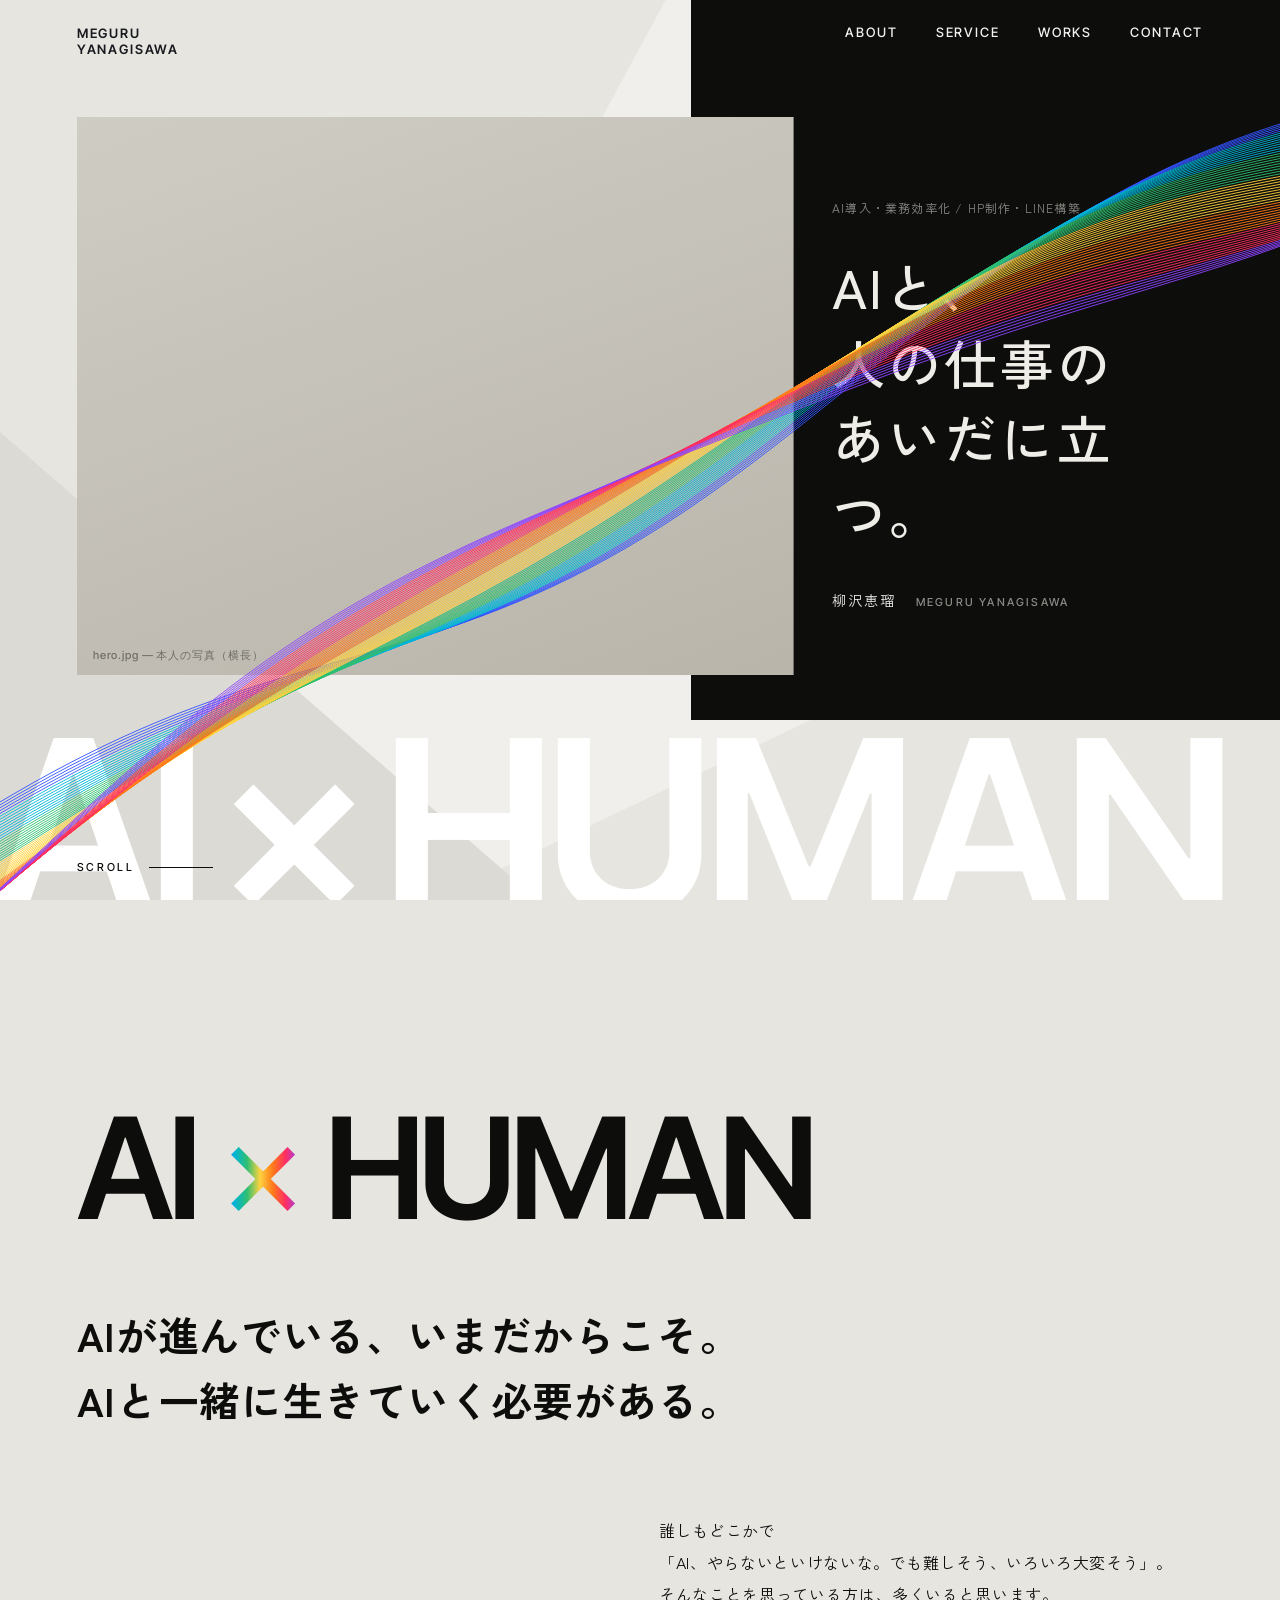
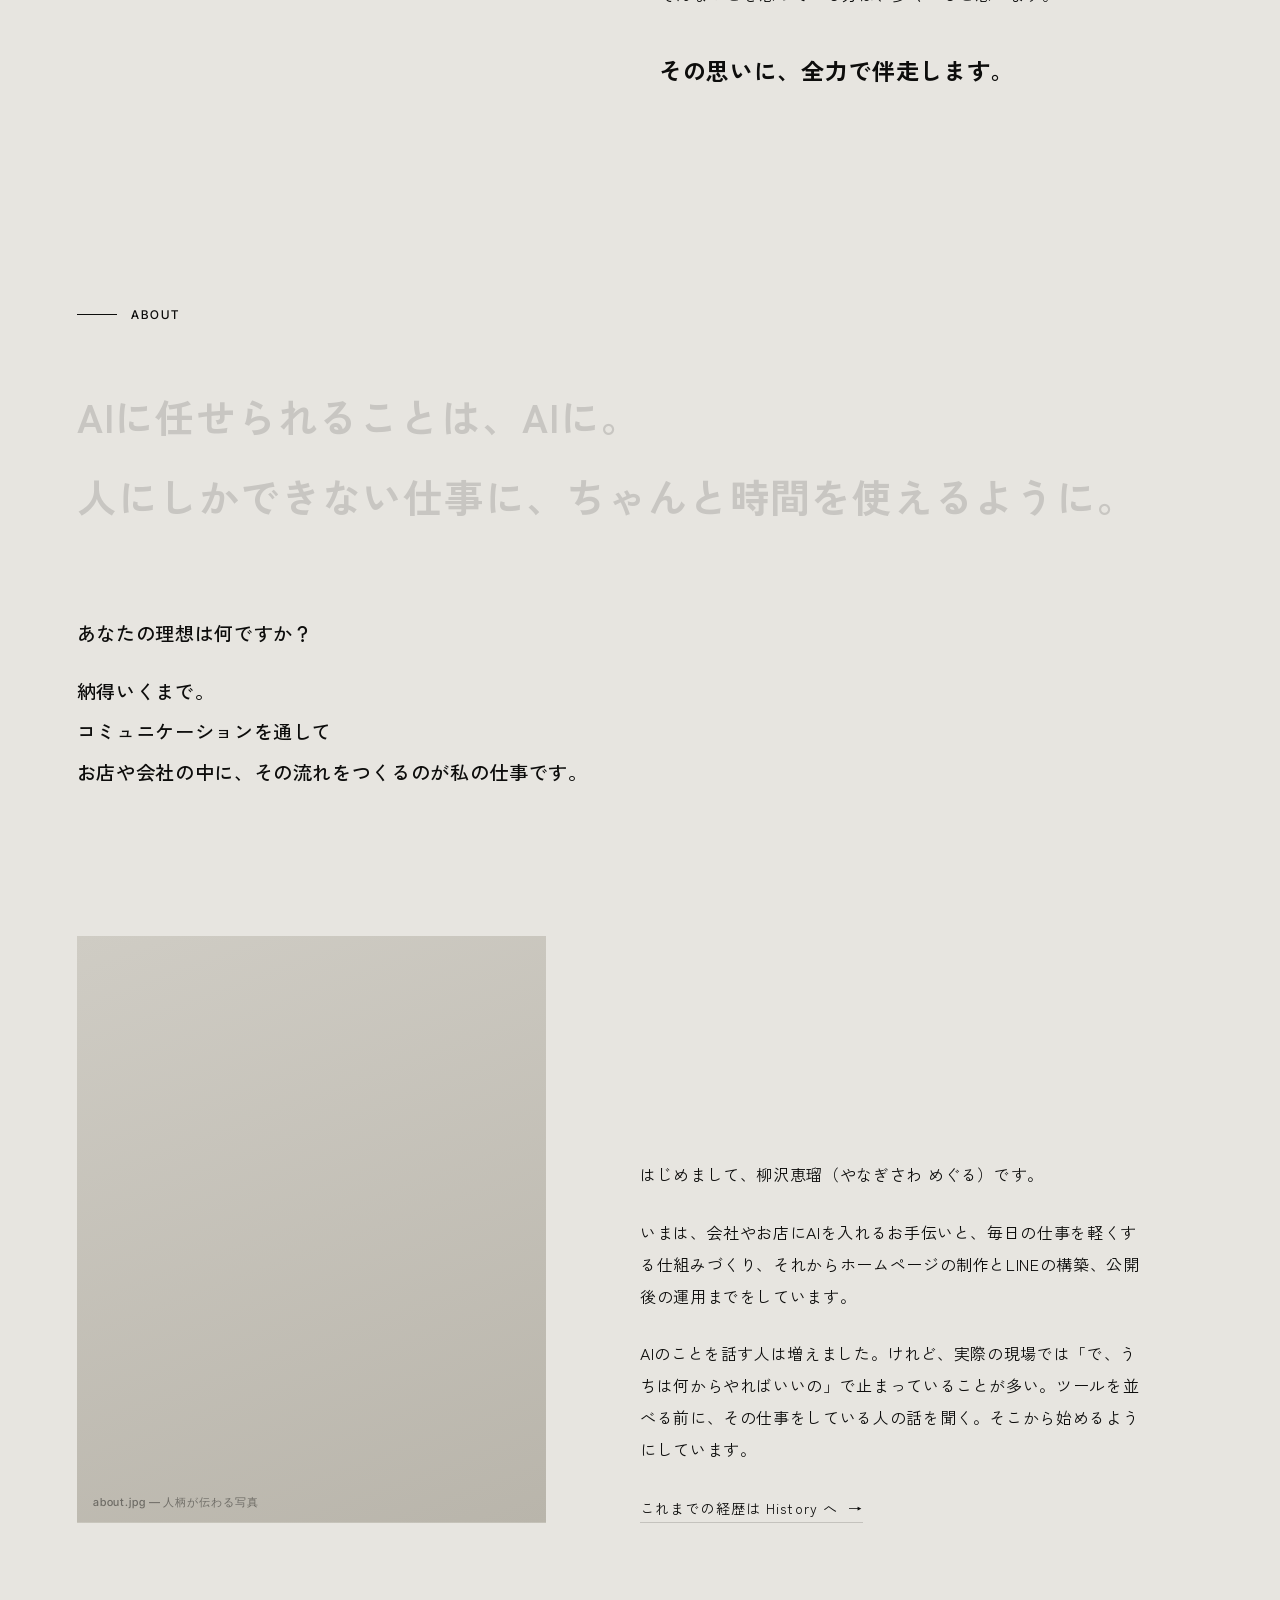
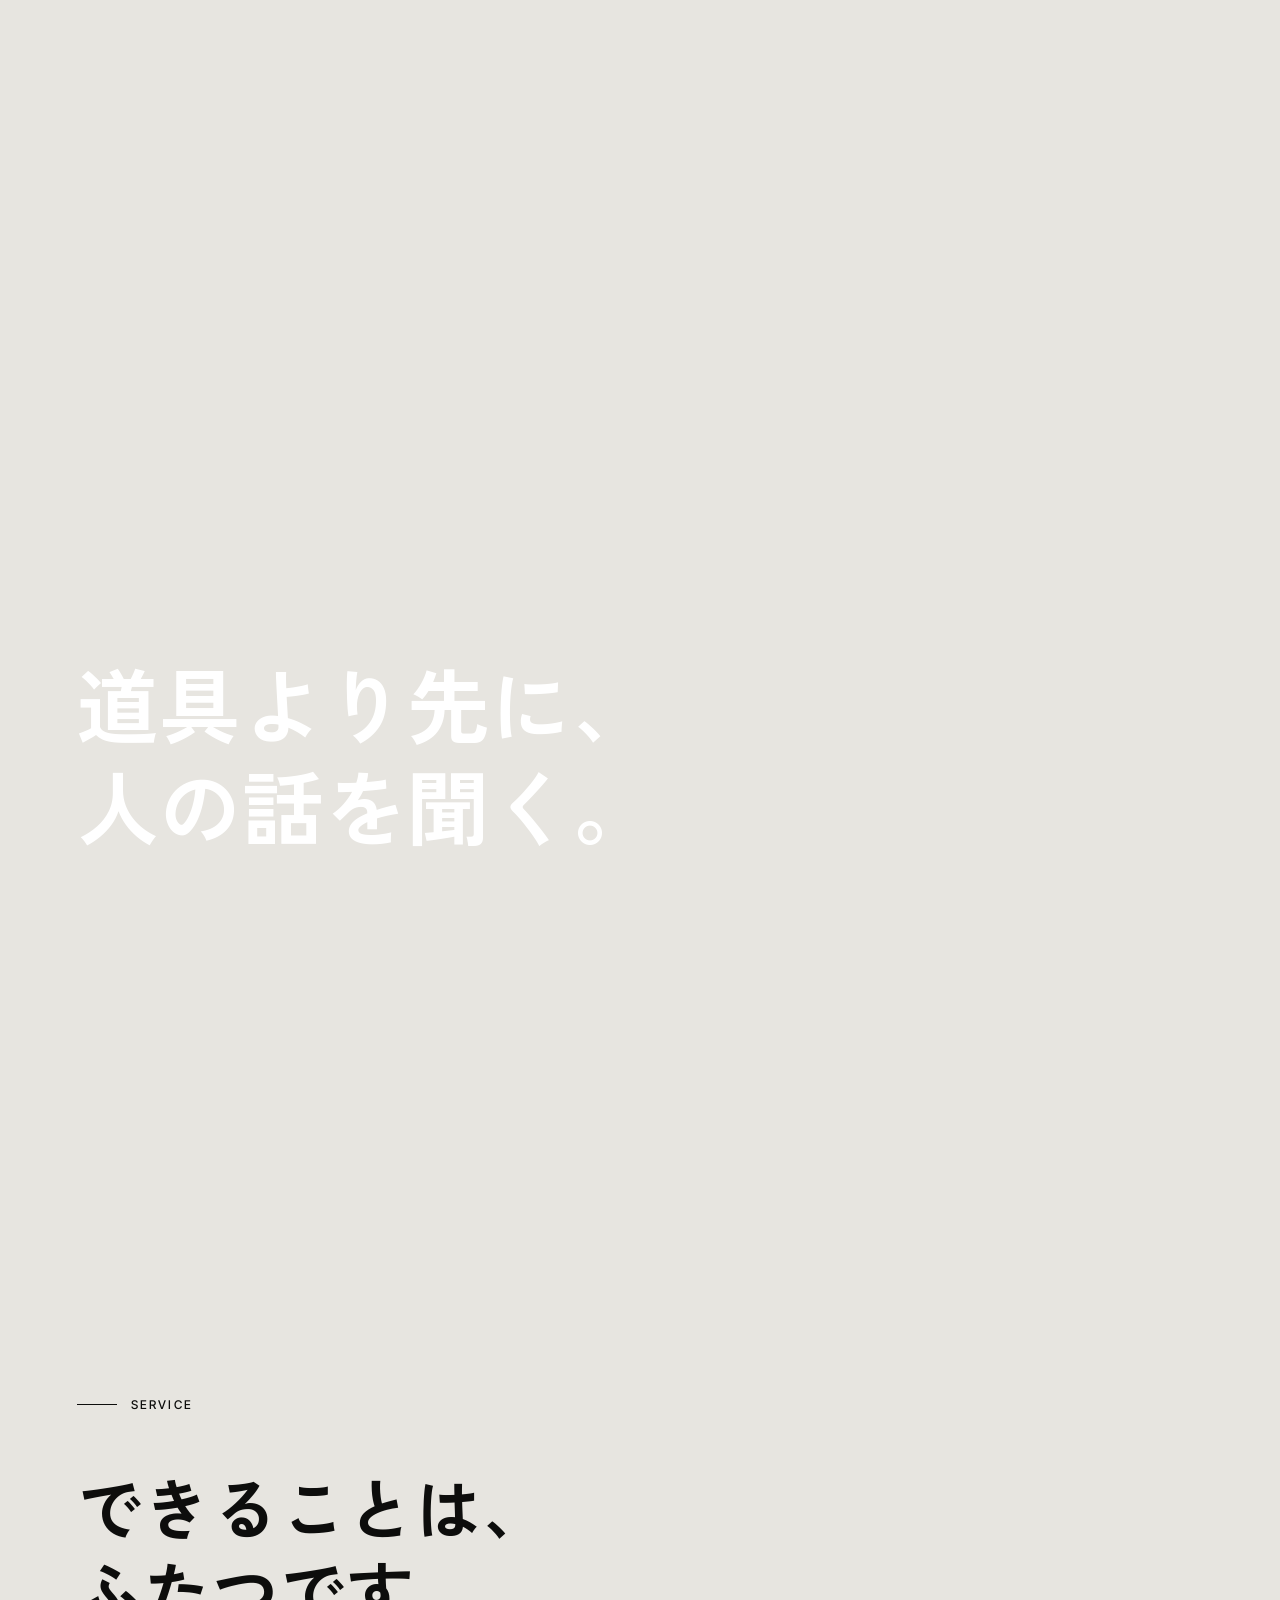
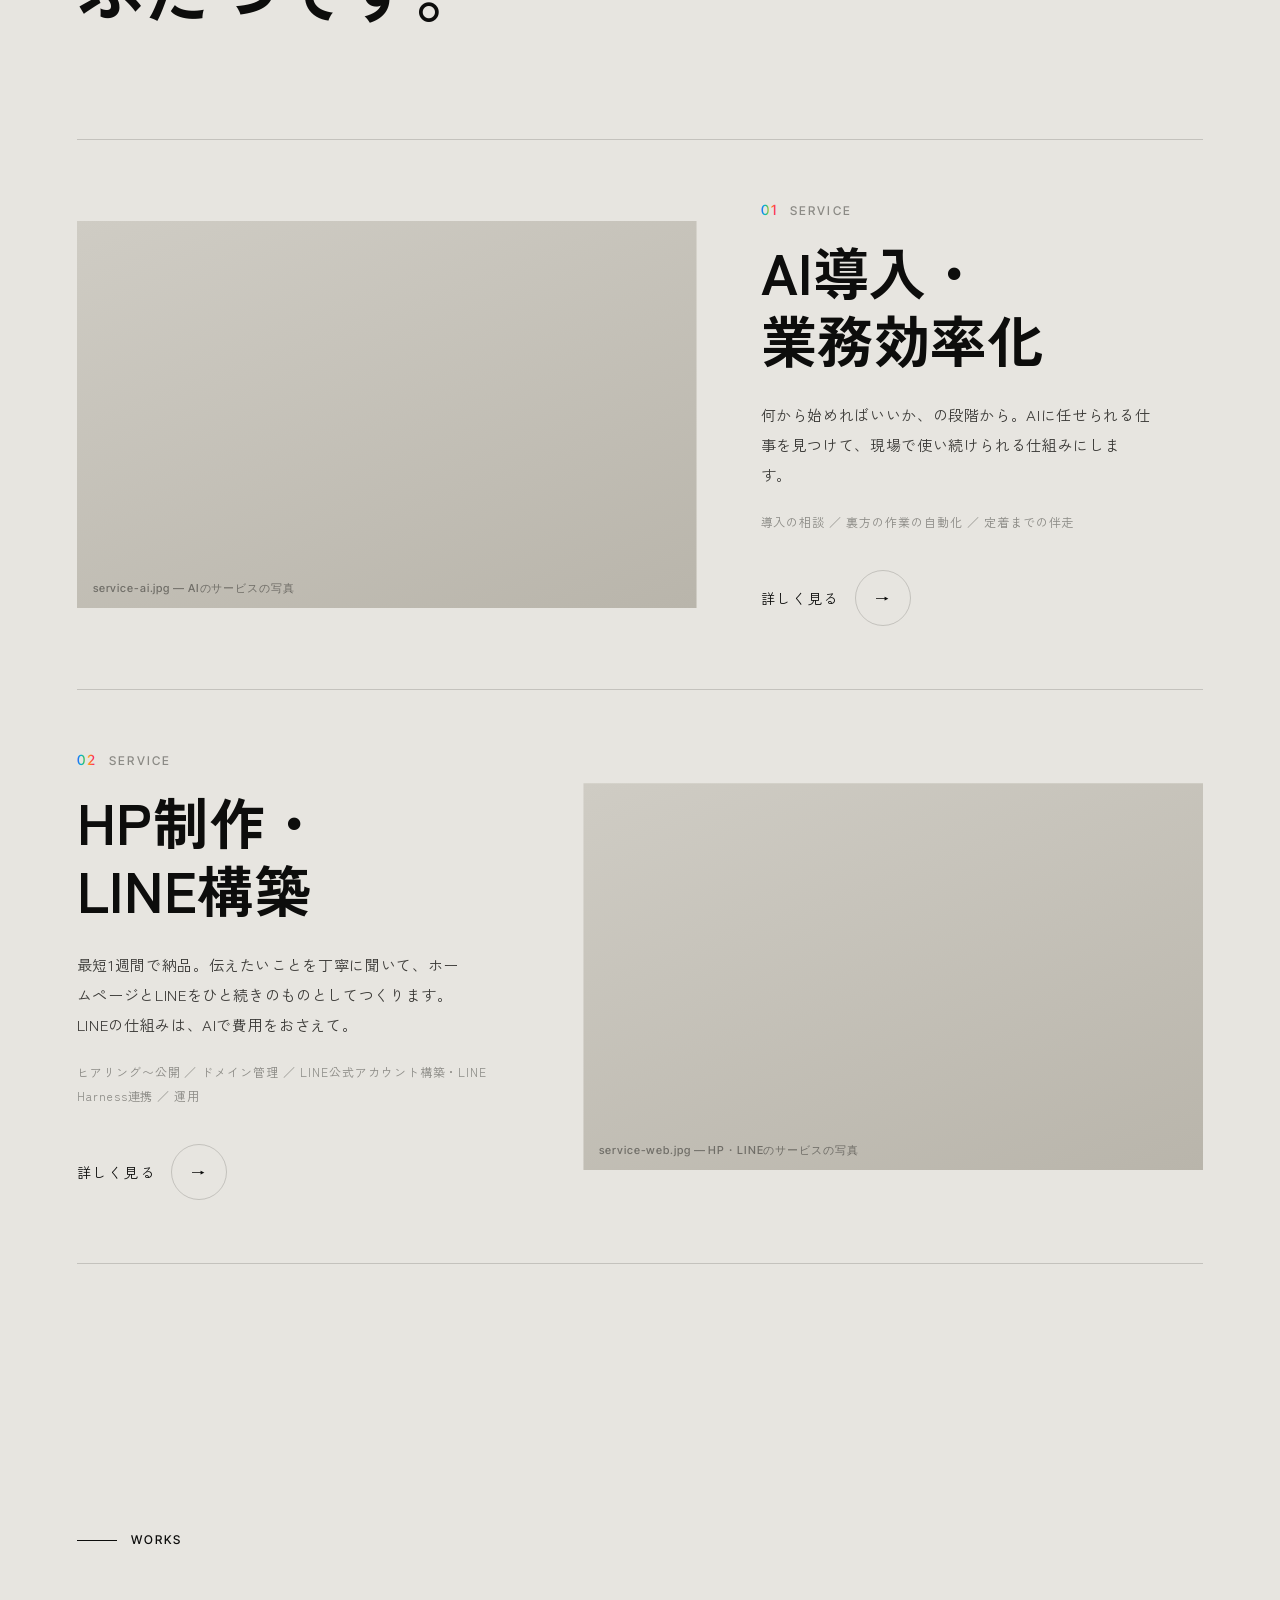
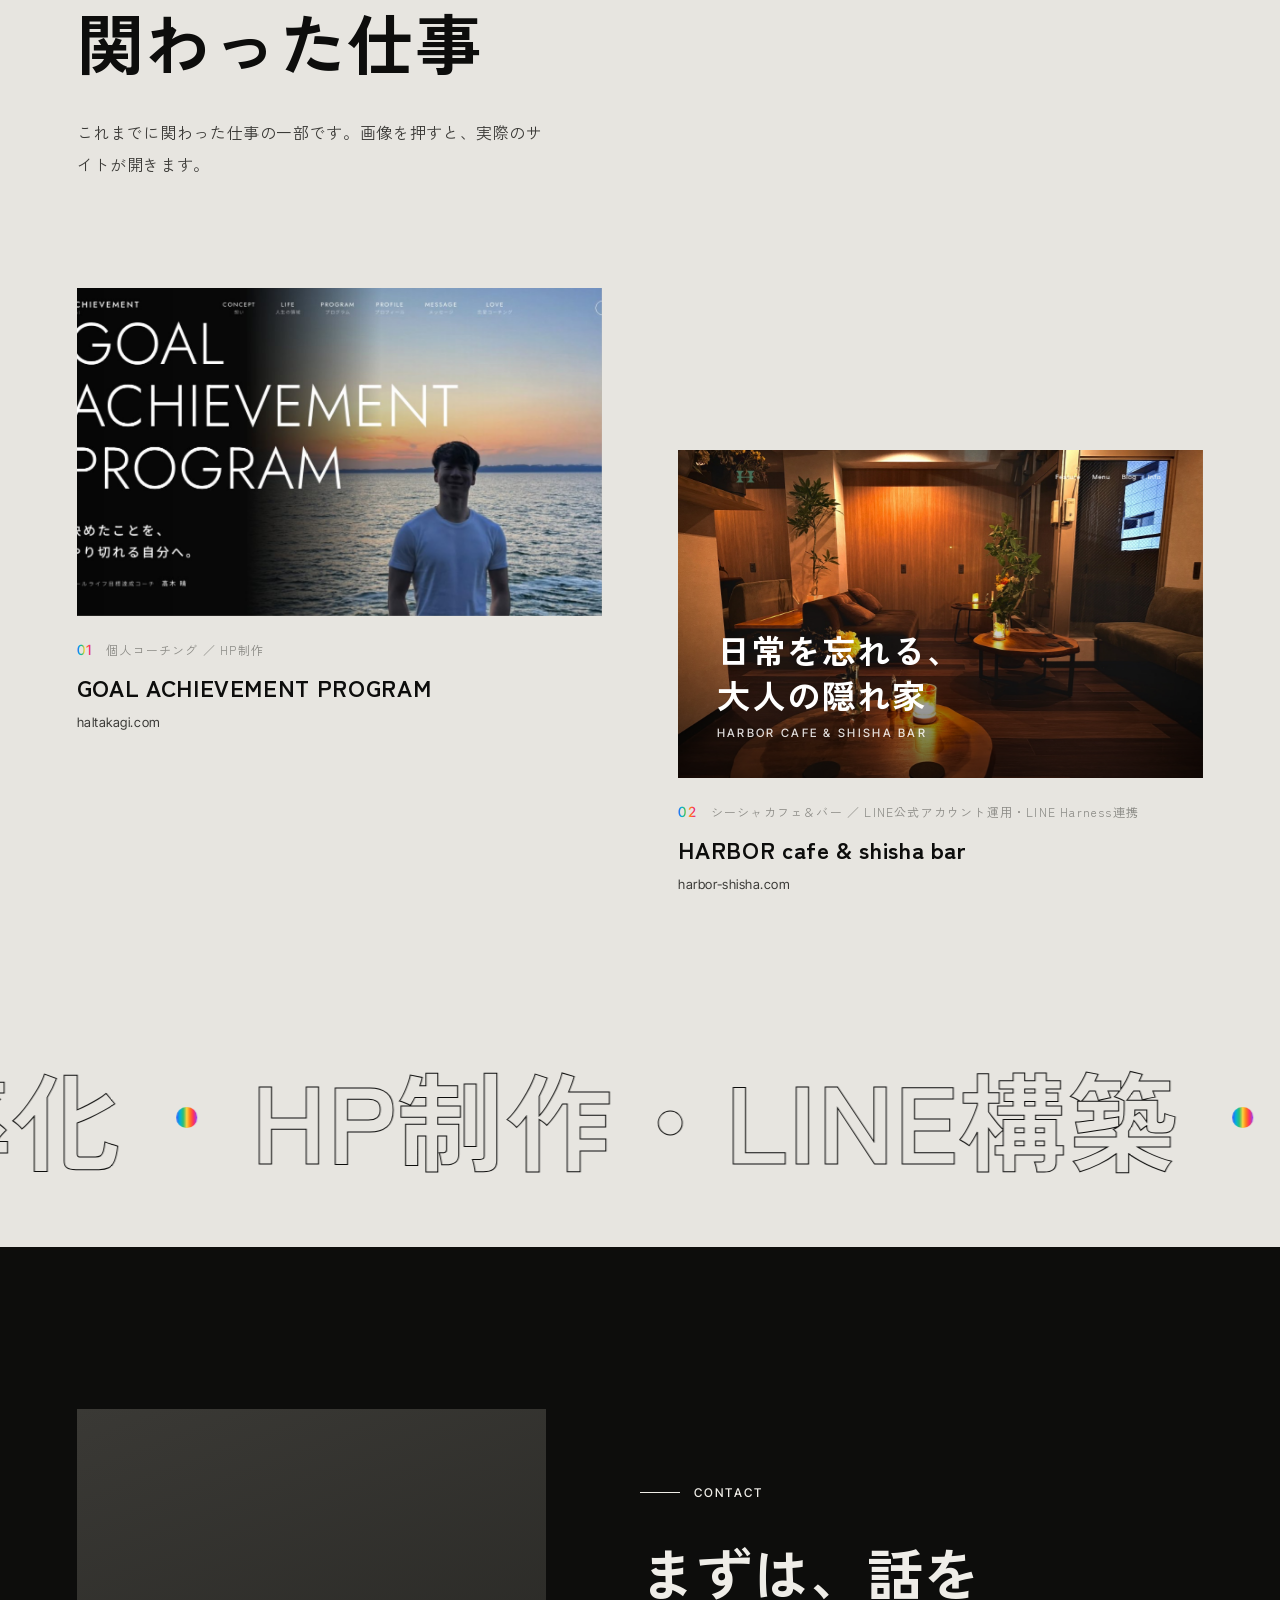
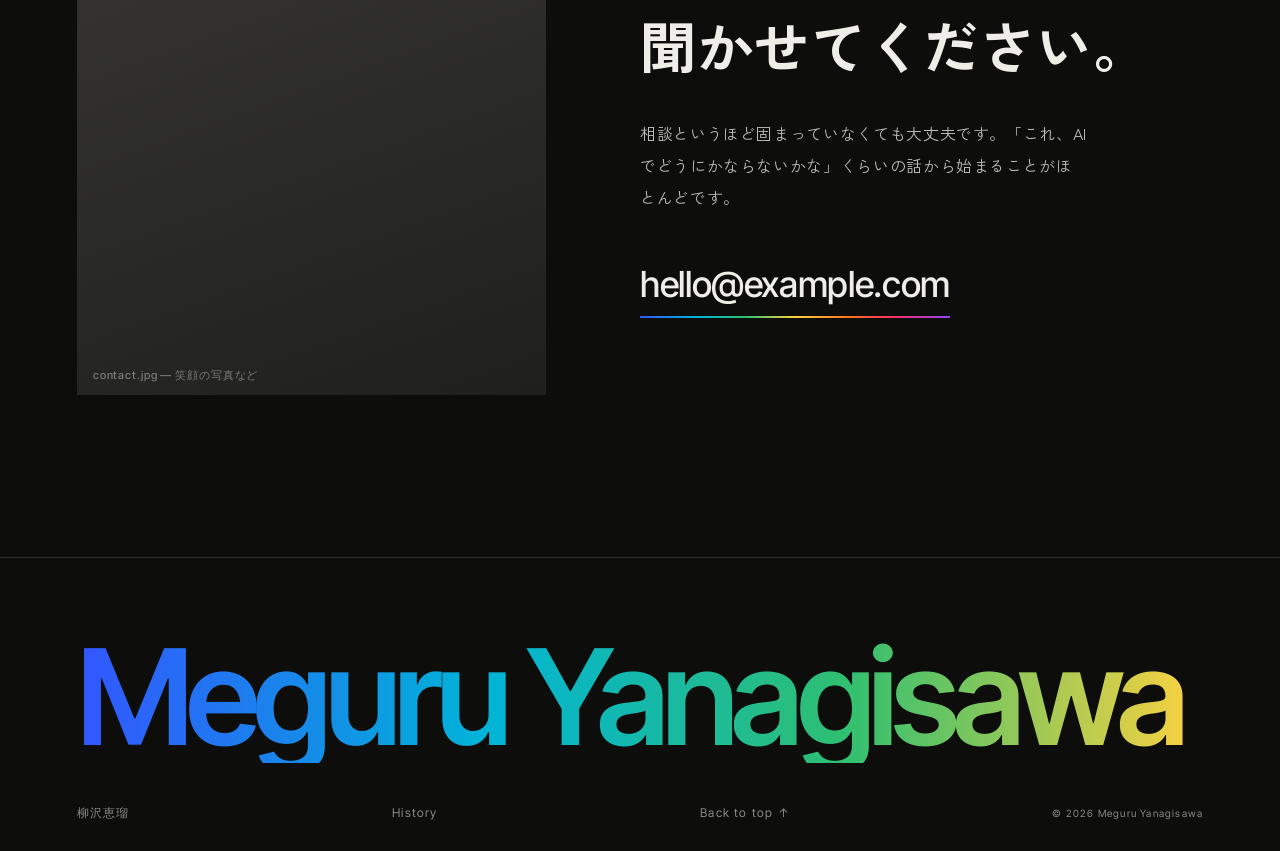
==== commit 2cb2fa30: "Works: catchphrase overlay on HARBOR thumbnail, LINE Harness label, clean coaching thumbnail Co-Auth" ====
--- a/index.html
+++ b/index.html
@@ -14,7 +14,7 @@
   <link rel="preconnect" href="https://fonts.googleapis.com">
   <link rel="preconnect" href="https://fonts.gstatic.com" crossorigin>
   <link href="https://fonts.googleapis.com/css2?family=Inter+Tight:wght@200;400;500;600&family=Zen+Kaku+Gothic+New:wght@400;500;700&display=swap" rel="stylesheet">
-  <link rel="stylesheet" href="css/style.css?v=20261006a">
+  <link rel="stylesheet" href="css/style.css?v=20261006b">
   <script>document.documentElement.classList.add("js")</script>
 </head>
 <body>
@@ -208,9 +208,13 @@
         <a class="site" href="https://harbor-shisha.com/" target="_blank" rel="noopener" data-float="-0.06">
           <figure class="site__thumb ph clip" data-reveal data-label="works/site-02.jpg">
             <img src="images/works/site-02.jpg" alt="HARBOR cafe &amp; shisha bar のトップページ" onerror="this.remove()">
+            <figcaption class="site__overlay" aria-hidden="true">
+              <span class="site__catch">日常を忘れる、<br>大人の隠れ家</span>
+              <span class="site__brand">HARBOR cafe &amp; shisha bar</span>
+            </figcaption>
             <span class="site__visit" aria-hidden="true">Visit ↗</span>
           </figure>
-          <p class="site__meta"><span>02</span>シーシャカフェ＆バー ／ LINE公式アカウント運用</p>
+          <p class="site__meta"><span>02</span>シーシャカフェ＆バー ／ LINE公式アカウント運用・LINE Harness連携</p>
           <h3 class="site__name">HARBOR cafe &amp; shisha bar</h3>
           <p class="site__url">harbor-shisha.com</p>
         </a>
@@ -252,6 +256,6 @@
     </div>
   </footer>
 
-  <script src="js/main.js?v=20261006a"></script>
+  <script src="js/main.js?v=20261006b"></script>
 </body>
 </html>
--- a/css/style.css
+++ b/css/style.css
@@ -717,6 +717,32 @@
   transition: transform .6s var(--ease-out);
 }
 .site:hover .site__visit, .site:focus-visible .site__visit { transform: scale(1); }
+/* サイトの1枚目に見出しがないとき、そのサイトのキャッチコピーを重ねる */
+.site__overlay {
+  position: absolute;
+  z-index: 2;
+  inset: 0;
+  display: flex;
+  flex-direction: column;
+  justify-content: flex-end;
+  gap: 10px;
+  padding: clamp(20px, 3vw, 44px);
+  background: linear-gradient(180deg, rgba(0, 0, 0, 0) 35%, rgba(0, 0, 0, .6) 100%);
+  color: #fff;
+}
+.site__catch {
+  font-size: clamp(22px, 2.6vw, 44px);
+  font-weight: 700;
+  line-height: 1.35;
+  letter-spacing: .06em;
+}
+.site__brand {
+  font: 500 clamp(11px, .9vw, 14px)/1 var(--en);
+  letter-spacing: .2em;
+  text-transform: uppercase;
+  opacity: .85;
+}
+.site__thumb .site__visit { z-index: 3; }
 .site:hover .site__thumb img { scale: 1.05; }
 .site__meta {
   display: flex;
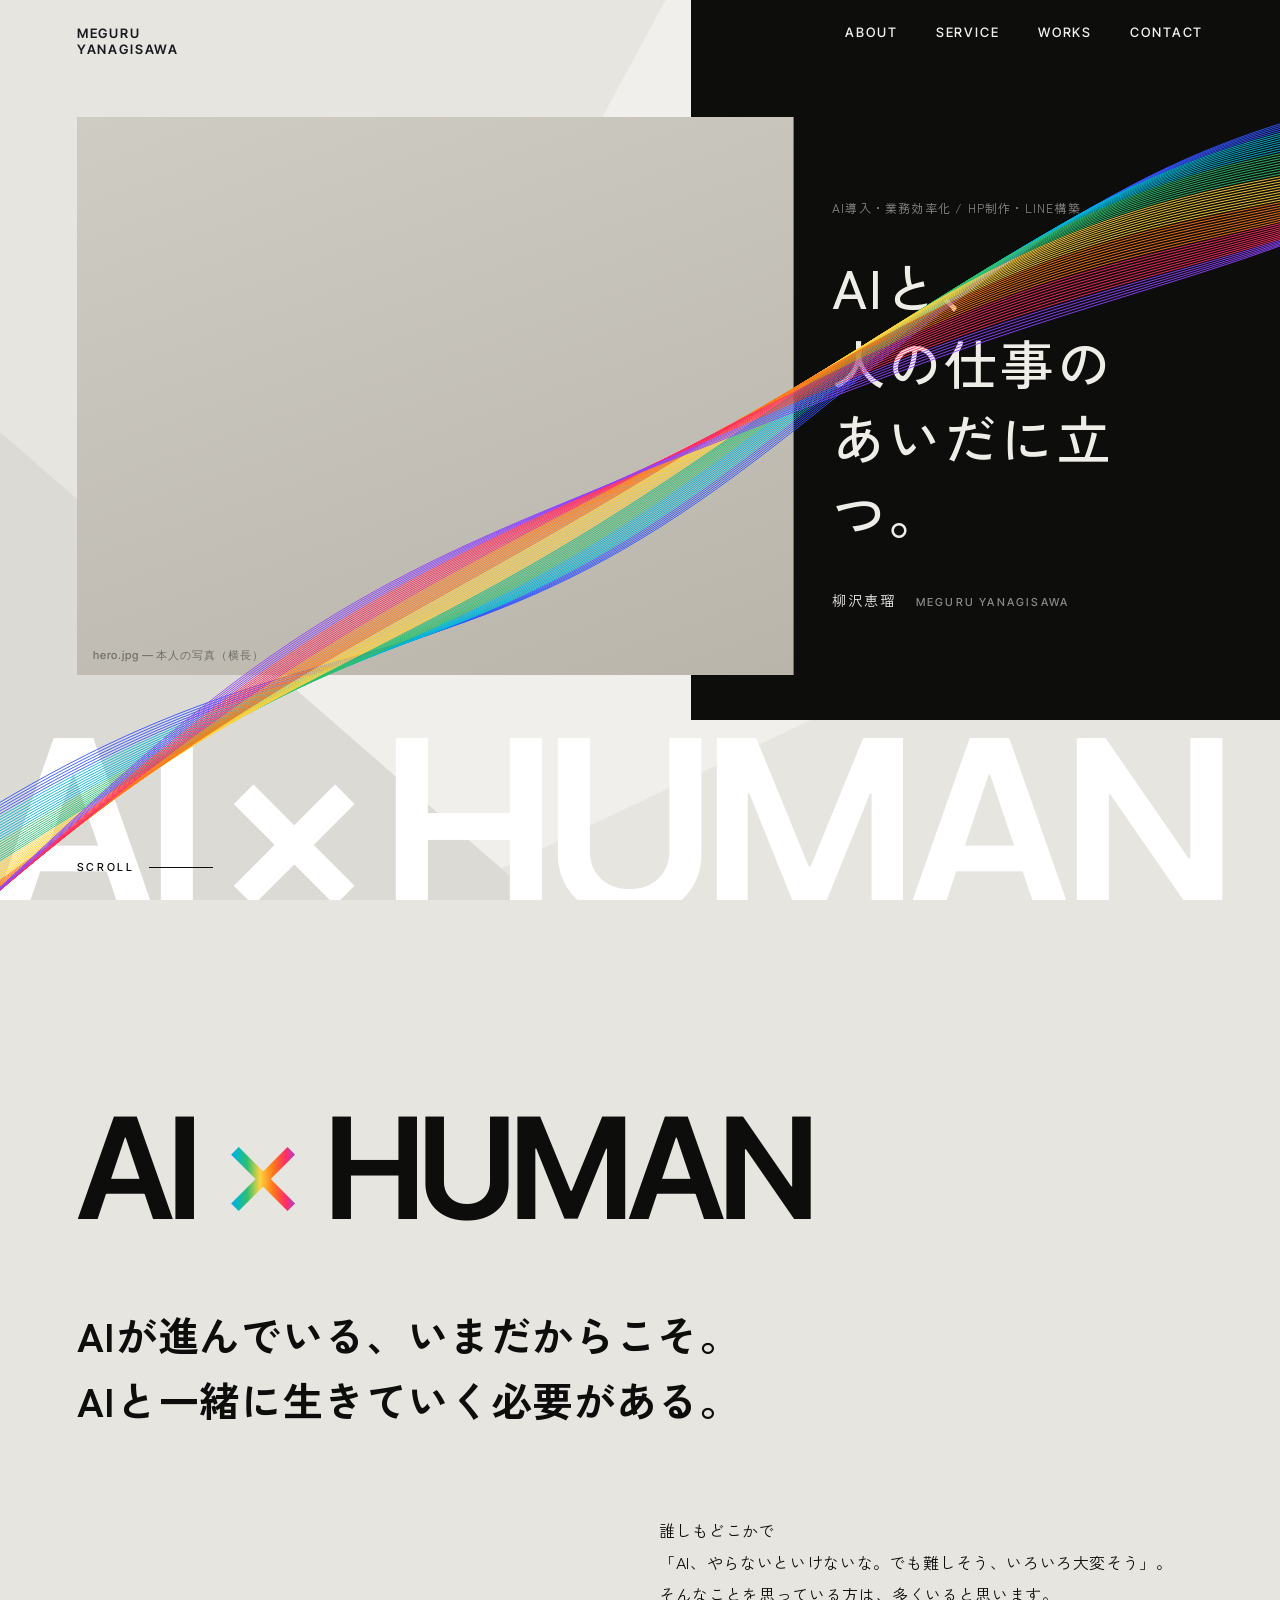
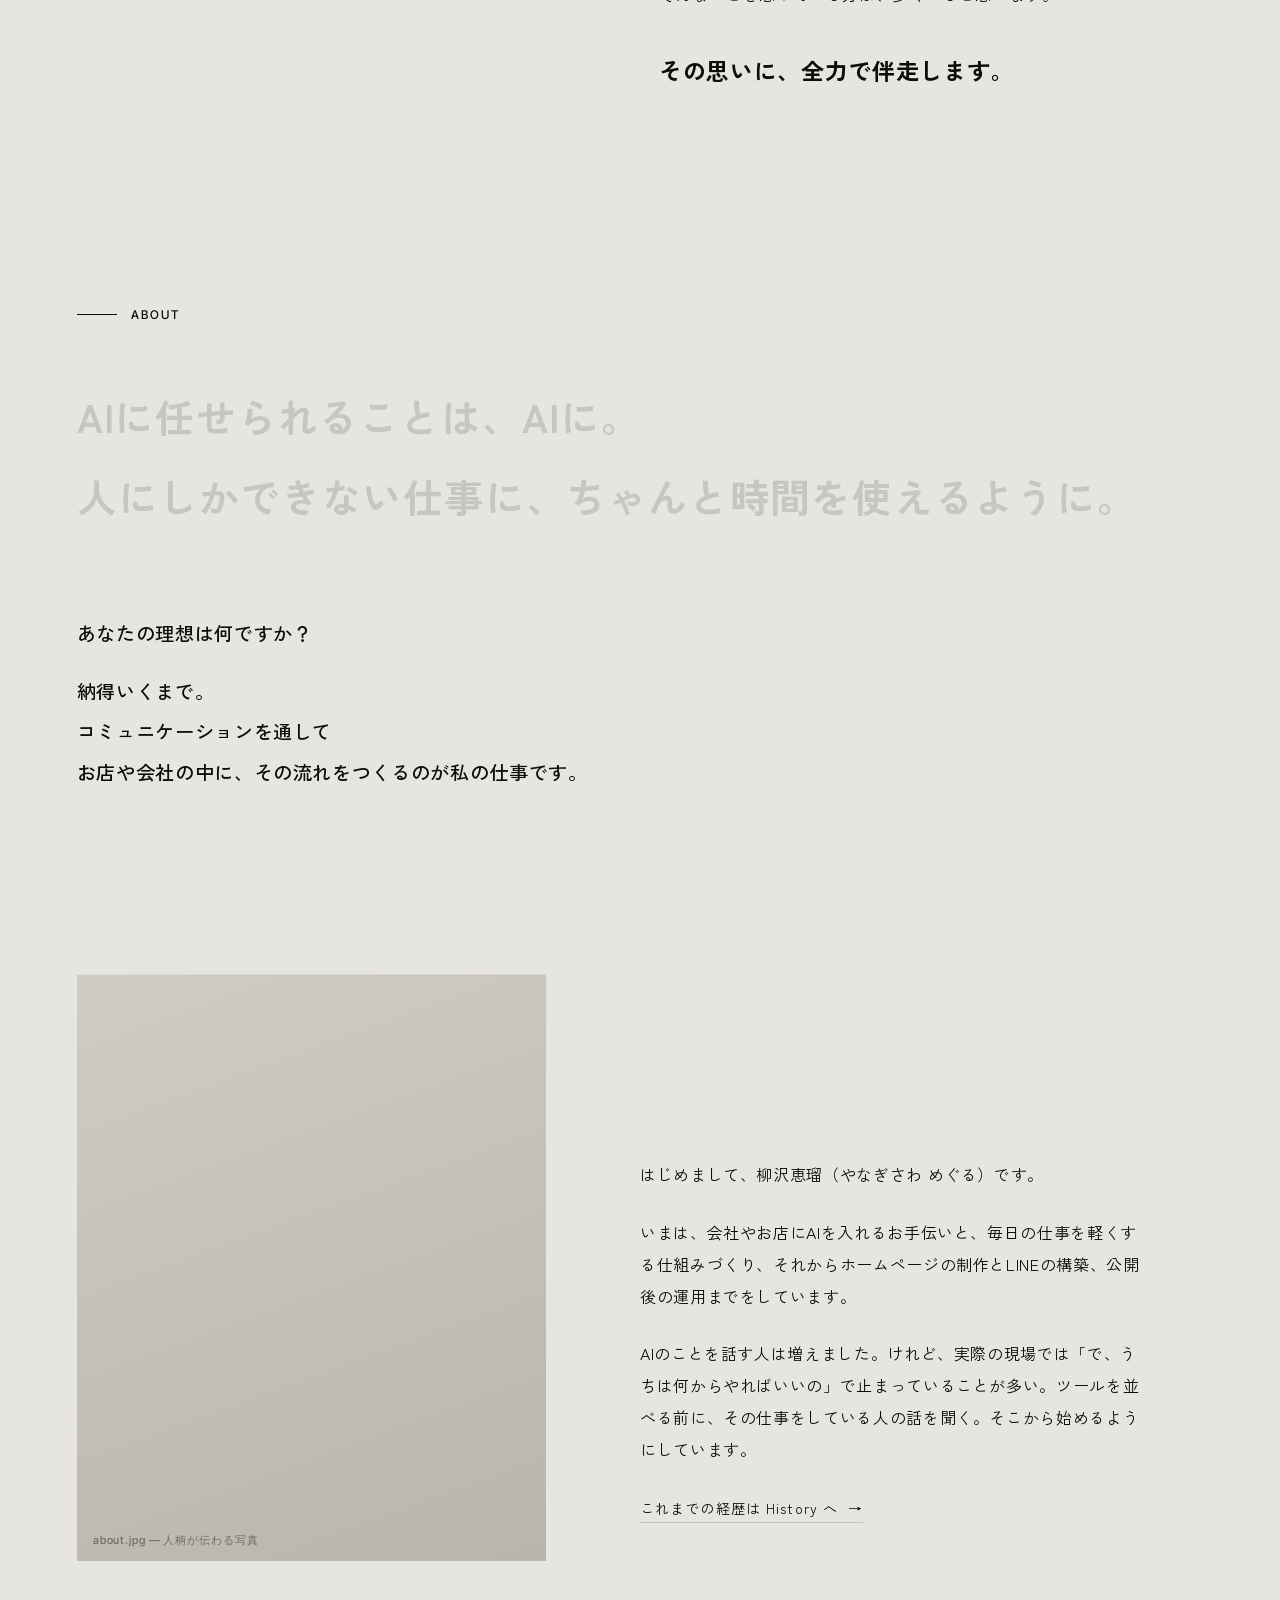
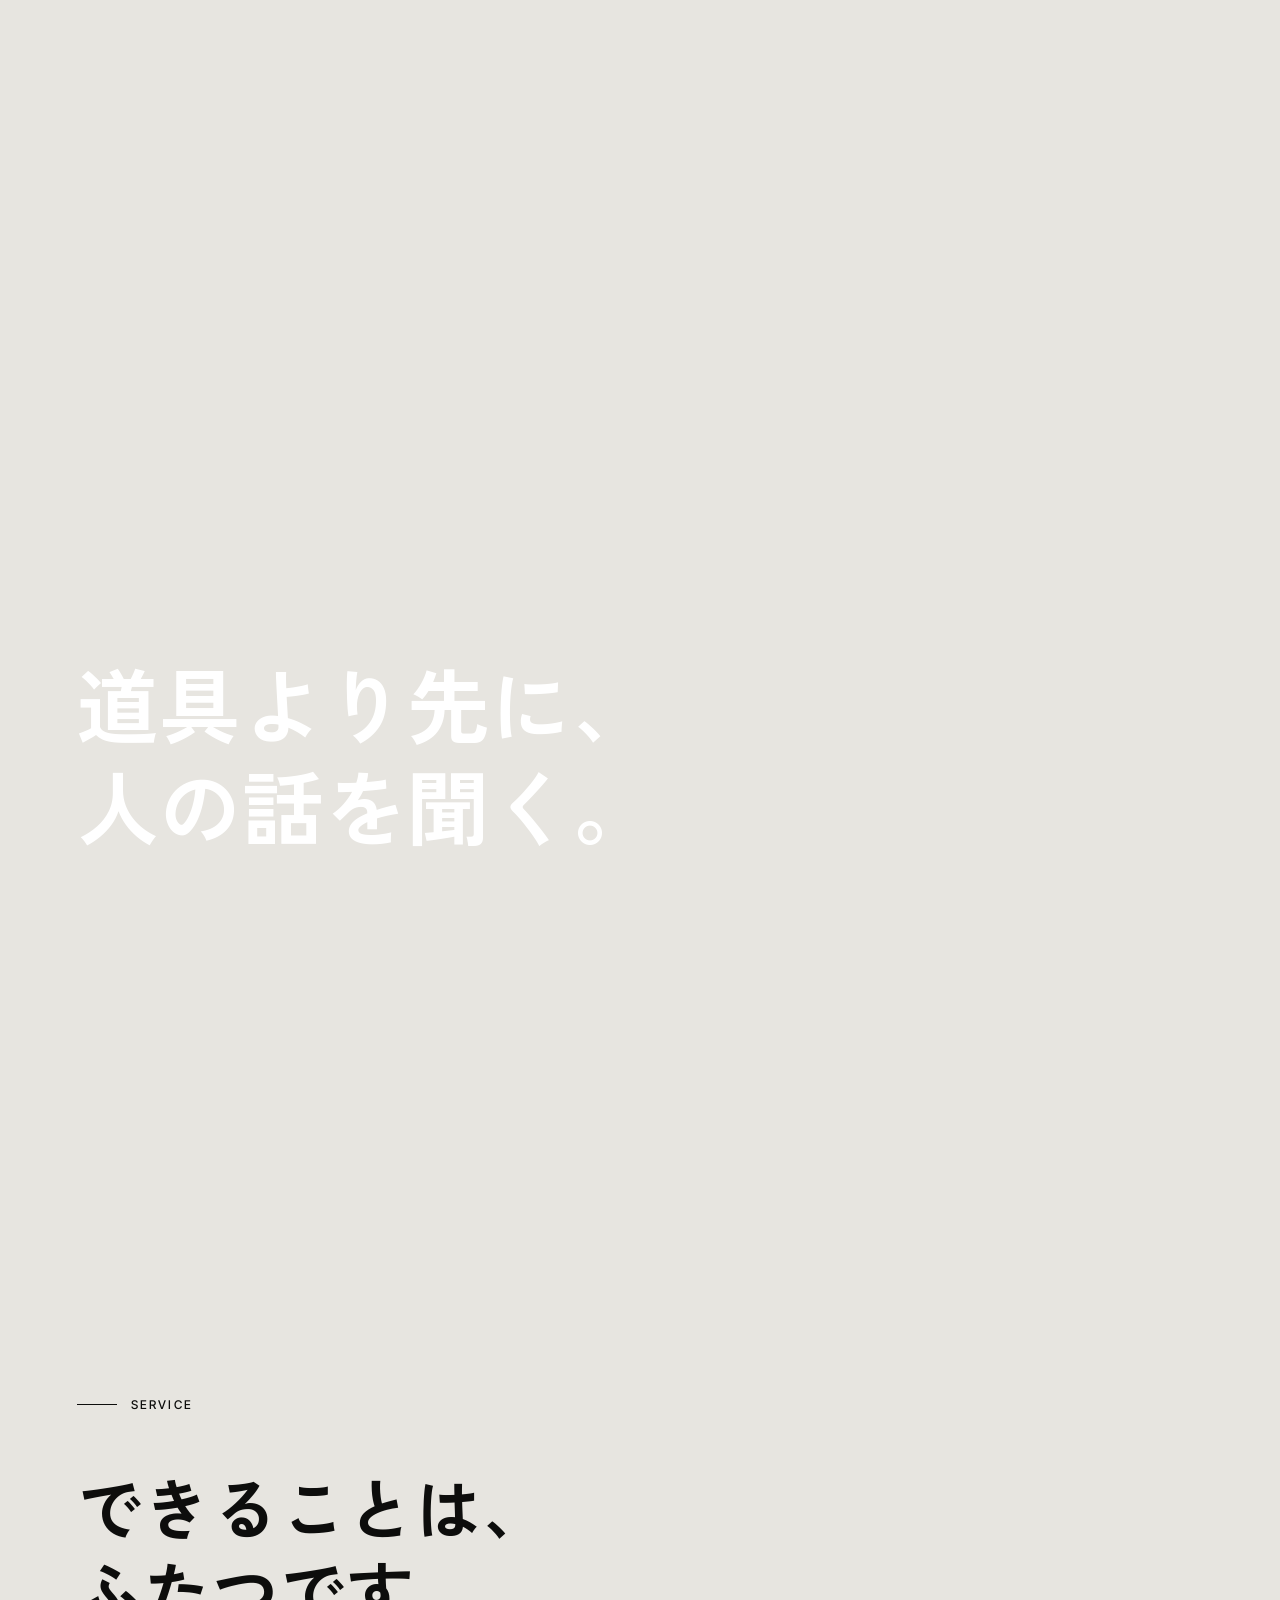
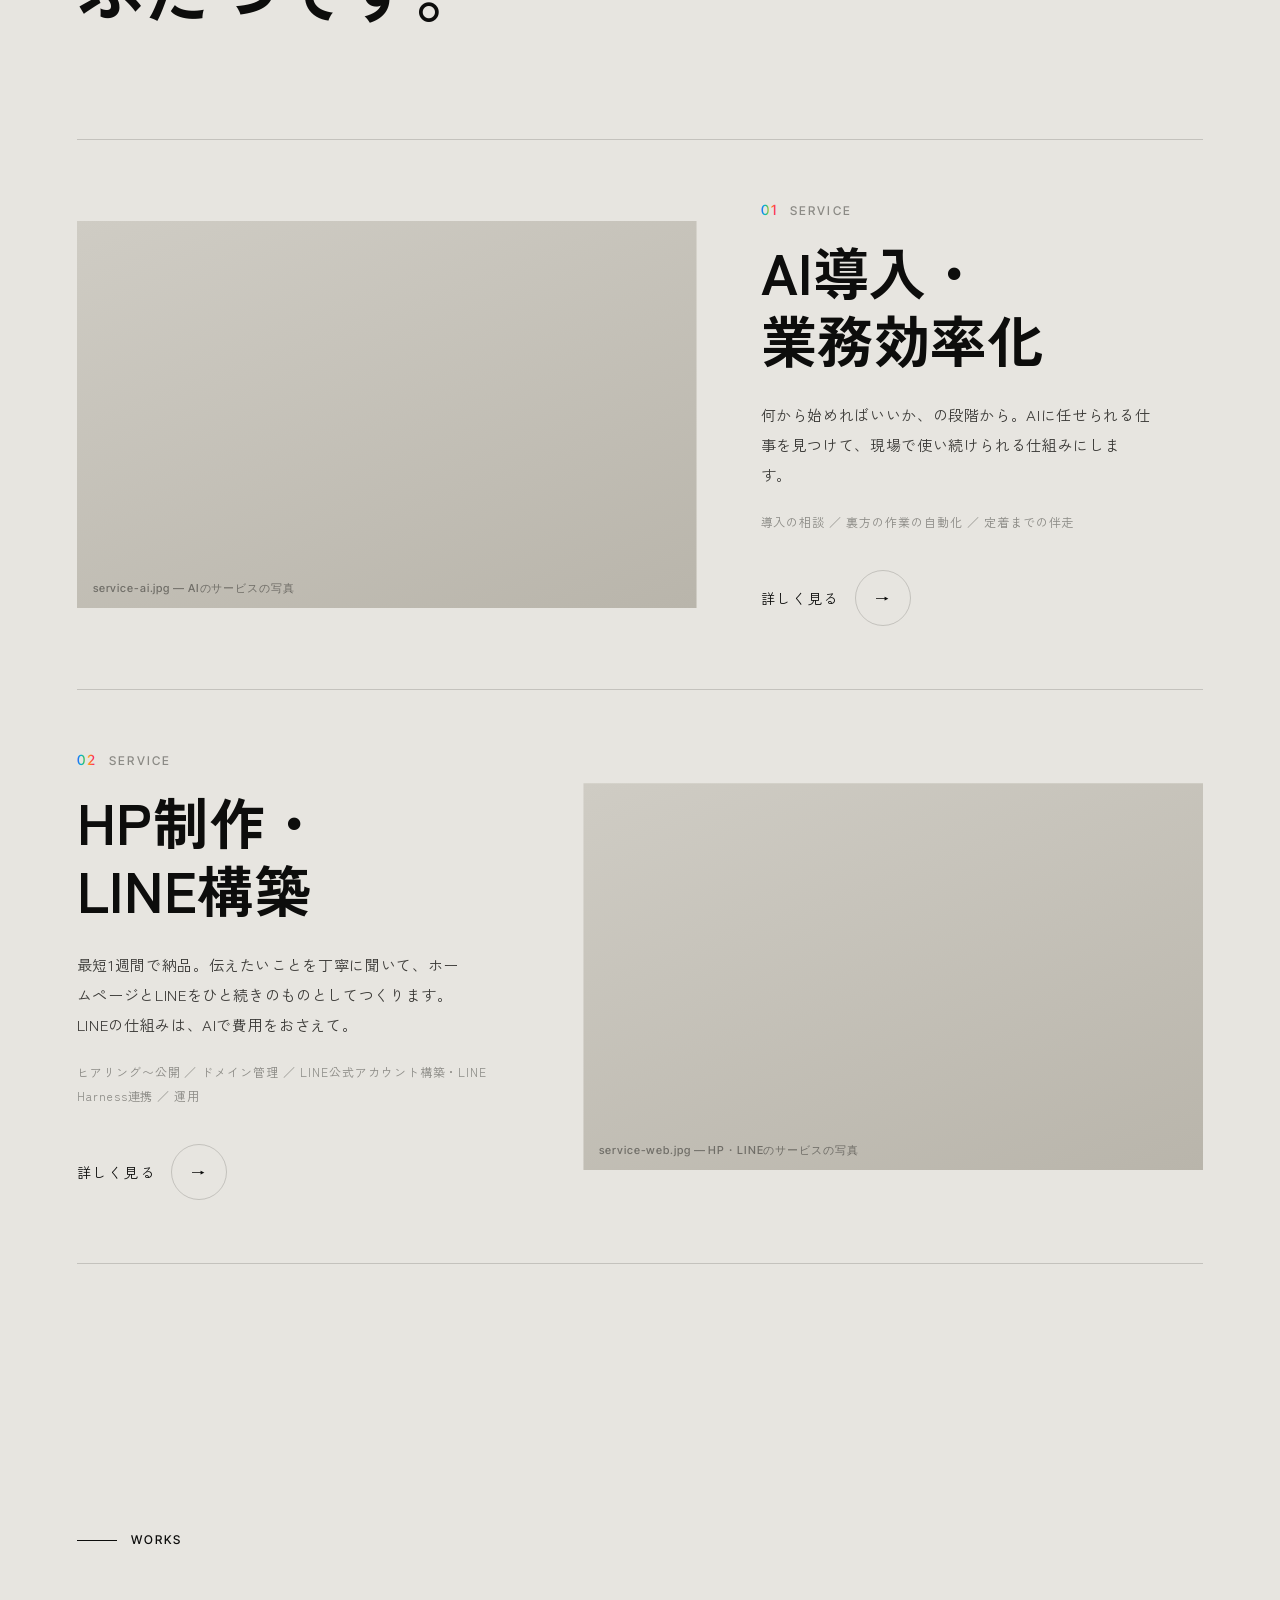
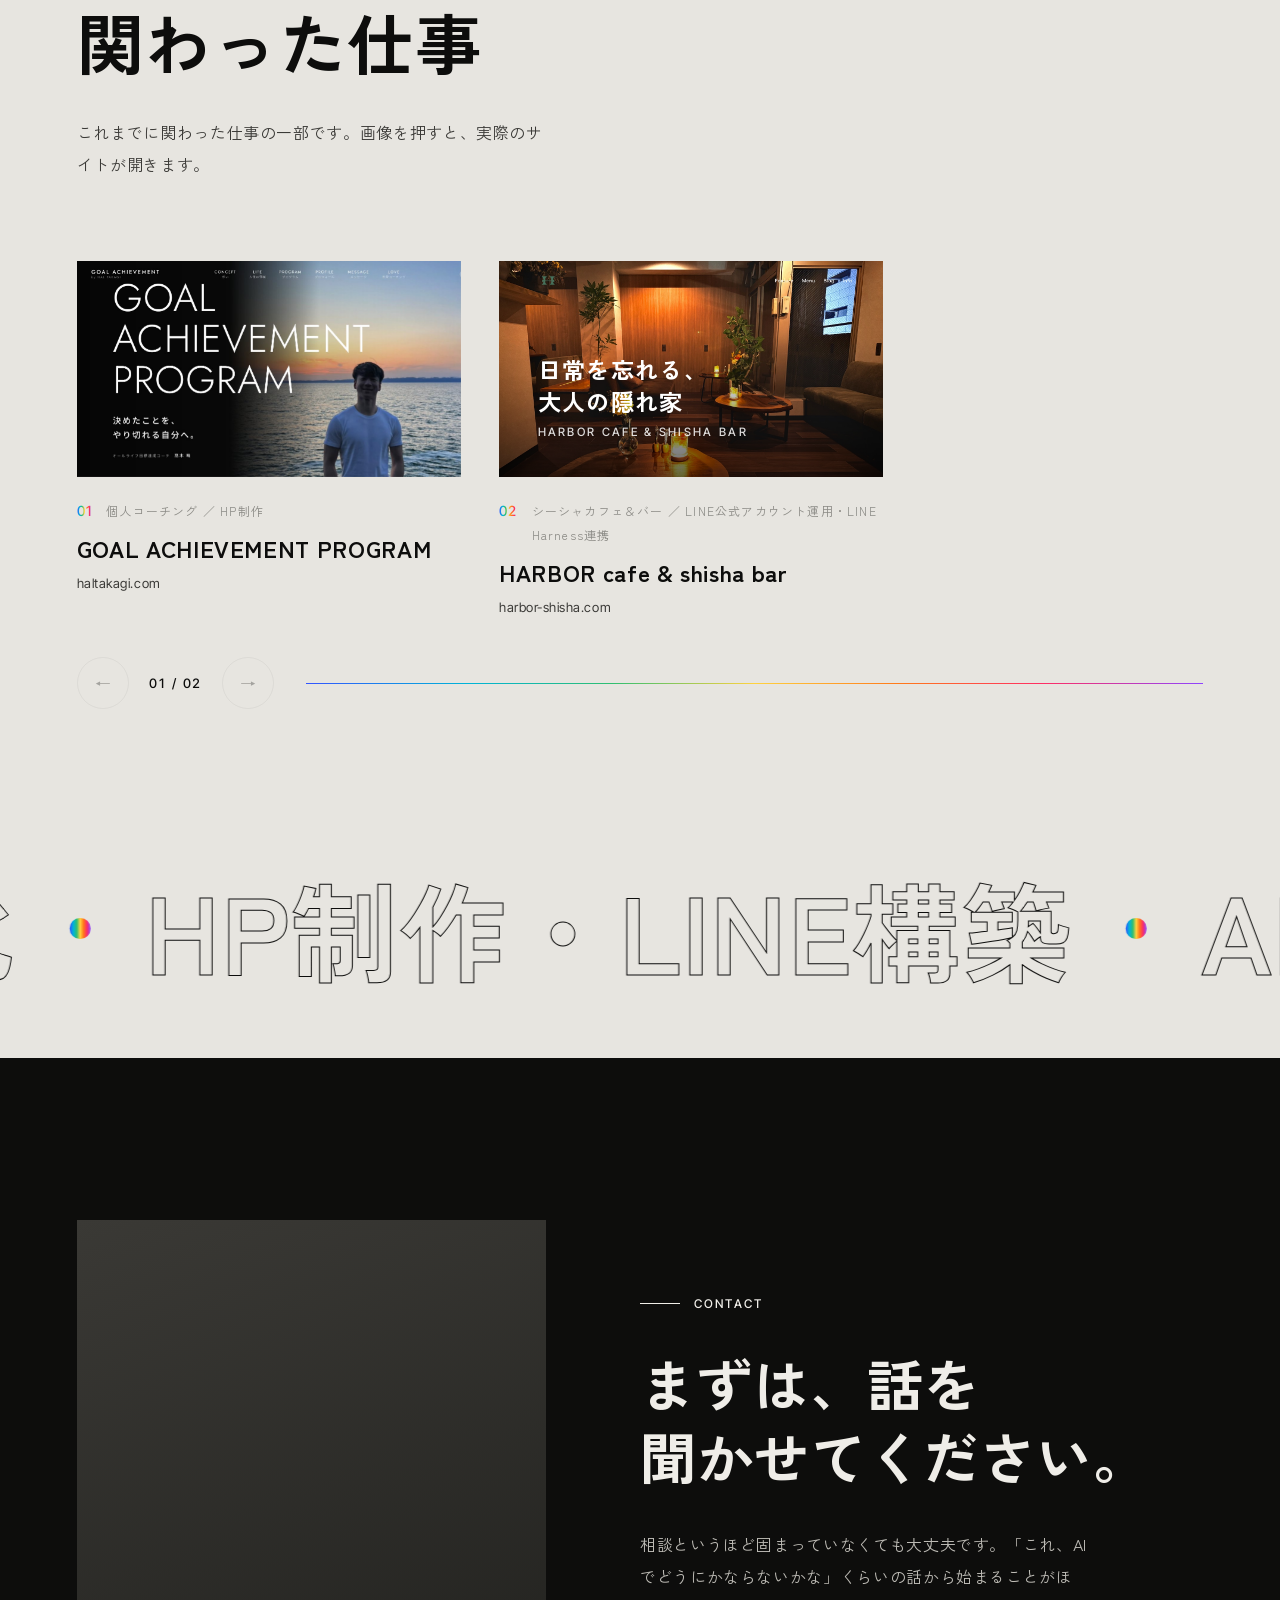
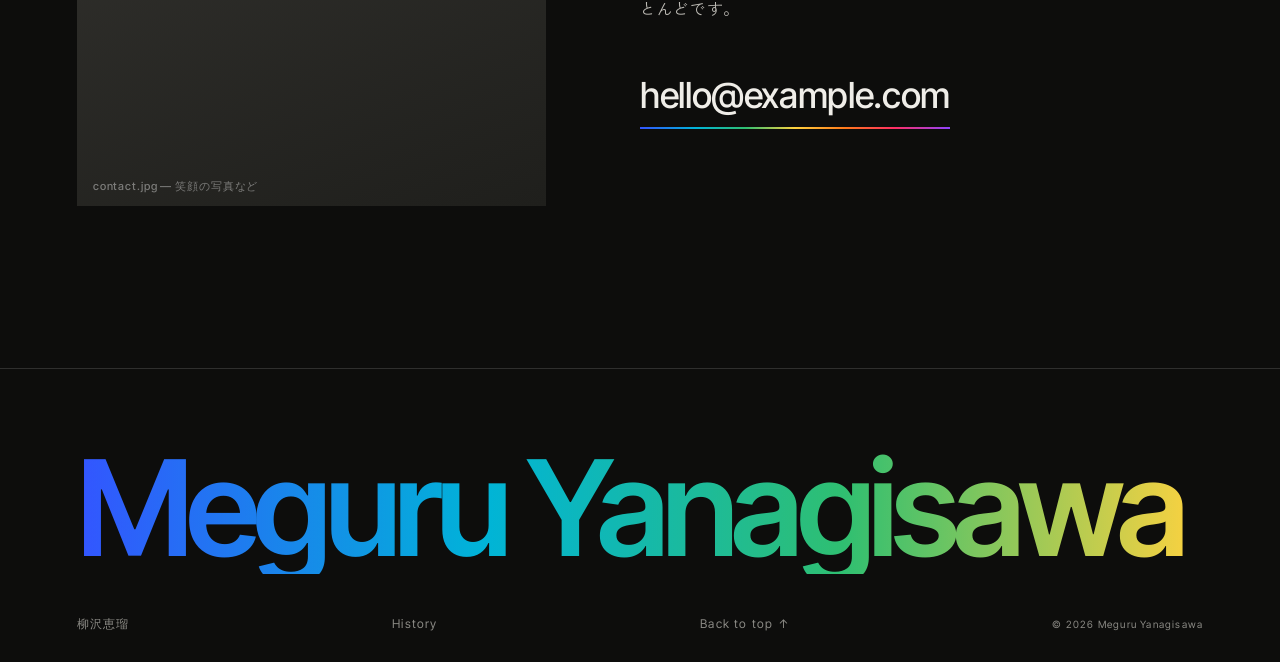
==== commit 954e03cf: "Works: horizontal slider with smaller thumbnails, arrows, drag and counter Co-Authored-By: Claude Op" ====
--- a/index.html
+++ b/index.html
@@ -14,7 +14,7 @@
   <link rel="preconnect" href="https://fonts.googleapis.com">
   <link rel="preconnect" href="https://fonts.gstatic.com" crossorigin>
   <link href="https://fonts.googleapis.com/css2?family=Inter+Tight:wght@200;400;500;600&family=Zen+Kaku+Gothic+New:wght@400;500;700&display=swap" rel="stylesheet">
-  <link rel="stylesheet" href="css/style.css?v=20261006b">
+  <link rel="stylesheet" href="css/style.css?v=20261006c">
   <script>document.documentElement.classList.add("js")</script>
 </head>
 <body>
@@ -187,7 +187,7 @@
     </section>
 
     <!-- 制作実績：サムネイルをクリックでサイトへ -->
-    <!-- 増やすときは <a class="site"> を1件ずつ複製する（2件以上で左右交互の並びになる） -->
+    <!-- 増やすときは <a class="site"> を1件ずつ複製する（横にスライドして見る形） -->
     <section class="works" id="works">
       <p class="label" data-reveal><span>Works</span></p>
       <h2 class="works__heading" data-reveal>
@@ -195,8 +195,8 @@
       </h2>
       <p class="works__lead" data-reveal="up">これまでに関わった仕事の一部です。画像を押すと、実際のサイトが開きます。</p>
 
-      <div class="gallery">
-        <a class="site" href="https://haltakagi.com/" target="_blank" rel="noopener" data-float="0.06">
+      <div class="gallery" data-gallery>
+        <a class="site" href="https://haltakagi.com/" target="_blank" rel="noopener">
           <figure class="site__thumb ph clip" data-reveal data-label="works/site-01.jpg">
             <img src="images/works/site-01.jpg" alt="GOAL ACHIEVEMENT PROGRAM のトップページ" onerror="this.remove()">
             <span class="site__visit" aria-hidden="true">Visit ↗</span>
@@ -205,7 +205,7 @@
           <h3 class="site__name">GOAL ACHIEVEMENT PROGRAM</h3>
           <p class="site__url">haltakagi.com</p>
         </a>
-        <a class="site" href="https://harbor-shisha.com/" target="_blank" rel="noopener" data-float="-0.06">
+        <a class="site" href="https://harbor-shisha.com/" target="_blank" rel="noopener">
           <figure class="site__thumb ph clip" data-reveal data-label="works/site-02.jpg">
             <img src="images/works/site-02.jpg" alt="HARBOR cafe &amp; shisha bar のトップページ" onerror="this.remove()">
             <figcaption class="site__overlay" aria-hidden="true">
@@ -218,6 +218,12 @@
           <h3 class="site__name">HARBOR cafe &amp; shisha bar</h3>
           <p class="site__url">harbor-shisha.com</p>
         </a>
+      </div>
+      <div class="gallery__ui">
+        <button class="gallery__btn" type="button" data-dir="-1" aria-label="前へ">←</button>
+        <p class="gallery__count"><span class="gallery__now">01</span> / <span class="gallery__all">02</span></p>
+        <button class="gallery__btn" type="button" data-dir="1" aria-label="次へ">→</button>
+        <div class="gallery__bar" aria-hidden="true"><span></span></div>
       </div>
     </section>
 
@@ -256,6 +262,6 @@
     </div>
   </footer>
 
-  <script src="js/main.js?v=20261006b"></script>
+  <script src="js/main.js?v=20261006c"></script>
 </body>
 </html>
--- a/css/style.css
+++ b/css/style.css
@@ -686,18 +686,61 @@
 }
 .works__lead { max-width: 30em; margin-top: 32px; color: var(--text-sub); }
 
+/* 横にスライドして見るギャラリー */
 .gallery {
+  display: flex;
+  gap: clamp(20px, 3vw, 48px);
+  margin: clamp(48px, 9vh, 100px) calc(var(--gutter) * -1) 0 0;
+  padding-right: var(--gutter);
+  overflow-x: auto;
+  scroll-snap-type: x mandatory;
+  scroll-padding-left: 0;
+  scrollbar-width: none;
+  cursor: grab;
+}
+.gallery::-webkit-scrollbar { display: none; }
+.gallery.is-dragging { cursor: grabbing; scroll-snap-type: none; }
+.gallery.is-dragging .site { pointer-events: none; }
+.site {
+  display: block;
+  flex: 0 0 clamp(260px, 30vw, 460px);
+  scroll-snap-align: start;
+}
+.gallery__ui {
+  display: flex;
+  align-items: center;
+  gap: 20px;
+  margin-top: 36px;
+}
+.gallery__btn {
   display: grid;
-  grid-template-columns: 1fr 1fr;
-  column-gap: 6vw;
-  row-gap: clamp(64px, 12vh, 140px);
-  margin-top: clamp(64px, 12vh, 140px);
-}
-.site:nth-child(even) { margin-top: 18vh; }
-.site:only-child { grid-column: 1 / -1; }      /* 1件だけのときは横幅いっぱいに */
-.site { display: block; }
-.site__thumb { aspect-ratio: 16 / 10; }
-.site__thumb img { transition: scale 1.2s var(--ease-out); top: 0; height: 100%; object-position: top; }
+  place-items: center;
+  width: 52px;
+  aspect-ratio: 1;
+  border: 1px solid var(--line-l);
+  border-radius: 50%;
+  font-size: 16px;
+  transition: background .4s, color .4s, border-color .4s, opacity .4s;
+}
+.gallery__btn:hover { background: var(--ink); border-color: var(--ink); color: var(--paper); }
+.gallery__btn:disabled { opacity: .3; pointer-events: none; }
+.gallery__count { font: 500 13px/1 var(--en); letter-spacing: .12em; font-variant-numeric: tabular-nums; }
+.gallery__bar {
+  flex: 1;
+  height: 1px;
+  margin-left: 12px;
+  background: var(--line-l);
+}
+.gallery__bar span {
+  display: block;
+  height: 100%;
+  background: var(--grad);
+  transform-origin: left;
+  transform: scaleX(0);
+  transition: transform .4s var(--ease-out);
+}
+.site__thumb { aspect-ratio: 16 / 9; }
+.site__thumb img { transition: scale 1.2s var(--ease-out); top: 0; height: 100%; object-position: left top; }
 .site__visit {
   position: absolute;
   z-index: 2;
@@ -731,7 +774,7 @@
   color: #fff;
 }
 .site__catch {
-  font-size: clamp(22px, 2.6vw, 44px);
+  font-size: clamp(18px, 1.8vw, 30px);
   font-weight: 700;
   line-height: 1.35;
   letter-spacing: .06em;
@@ -1494,8 +1537,8 @@
   .bo__note { margin-top: -12px; }
   .bo__body { margin: 0; padding: 0 16px 96px; }
 
-  .gallery { grid-template-columns: 1fr; row-gap: 64px; }
-  .site:nth-child(even) { margin-top: 0; }
+  .gallery { margin-right: -16px; padding-right: 16px; }
+  .site { flex-basis: 78vw; }
   .site__visit { display: none; }
 
   .service__row { grid-template-columns: 1fr; gap: 18px; padding: 40px 0; }
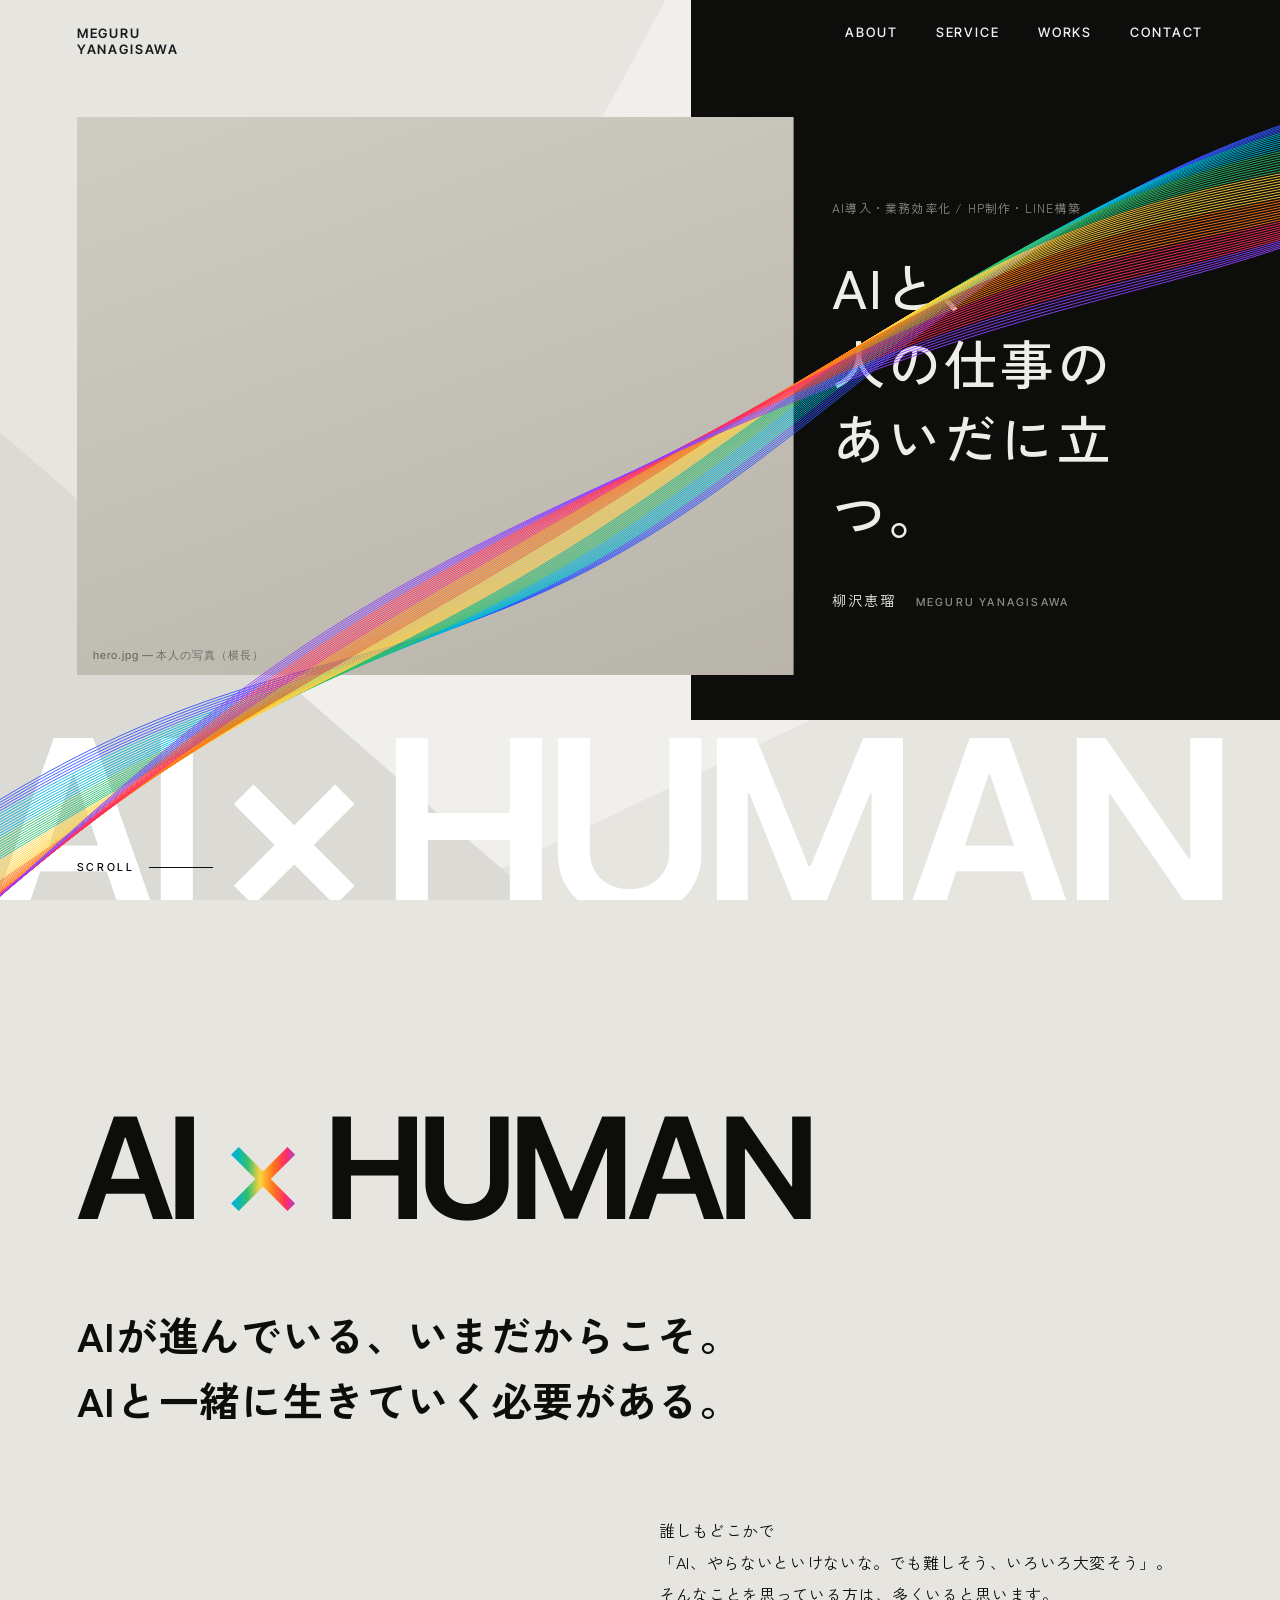
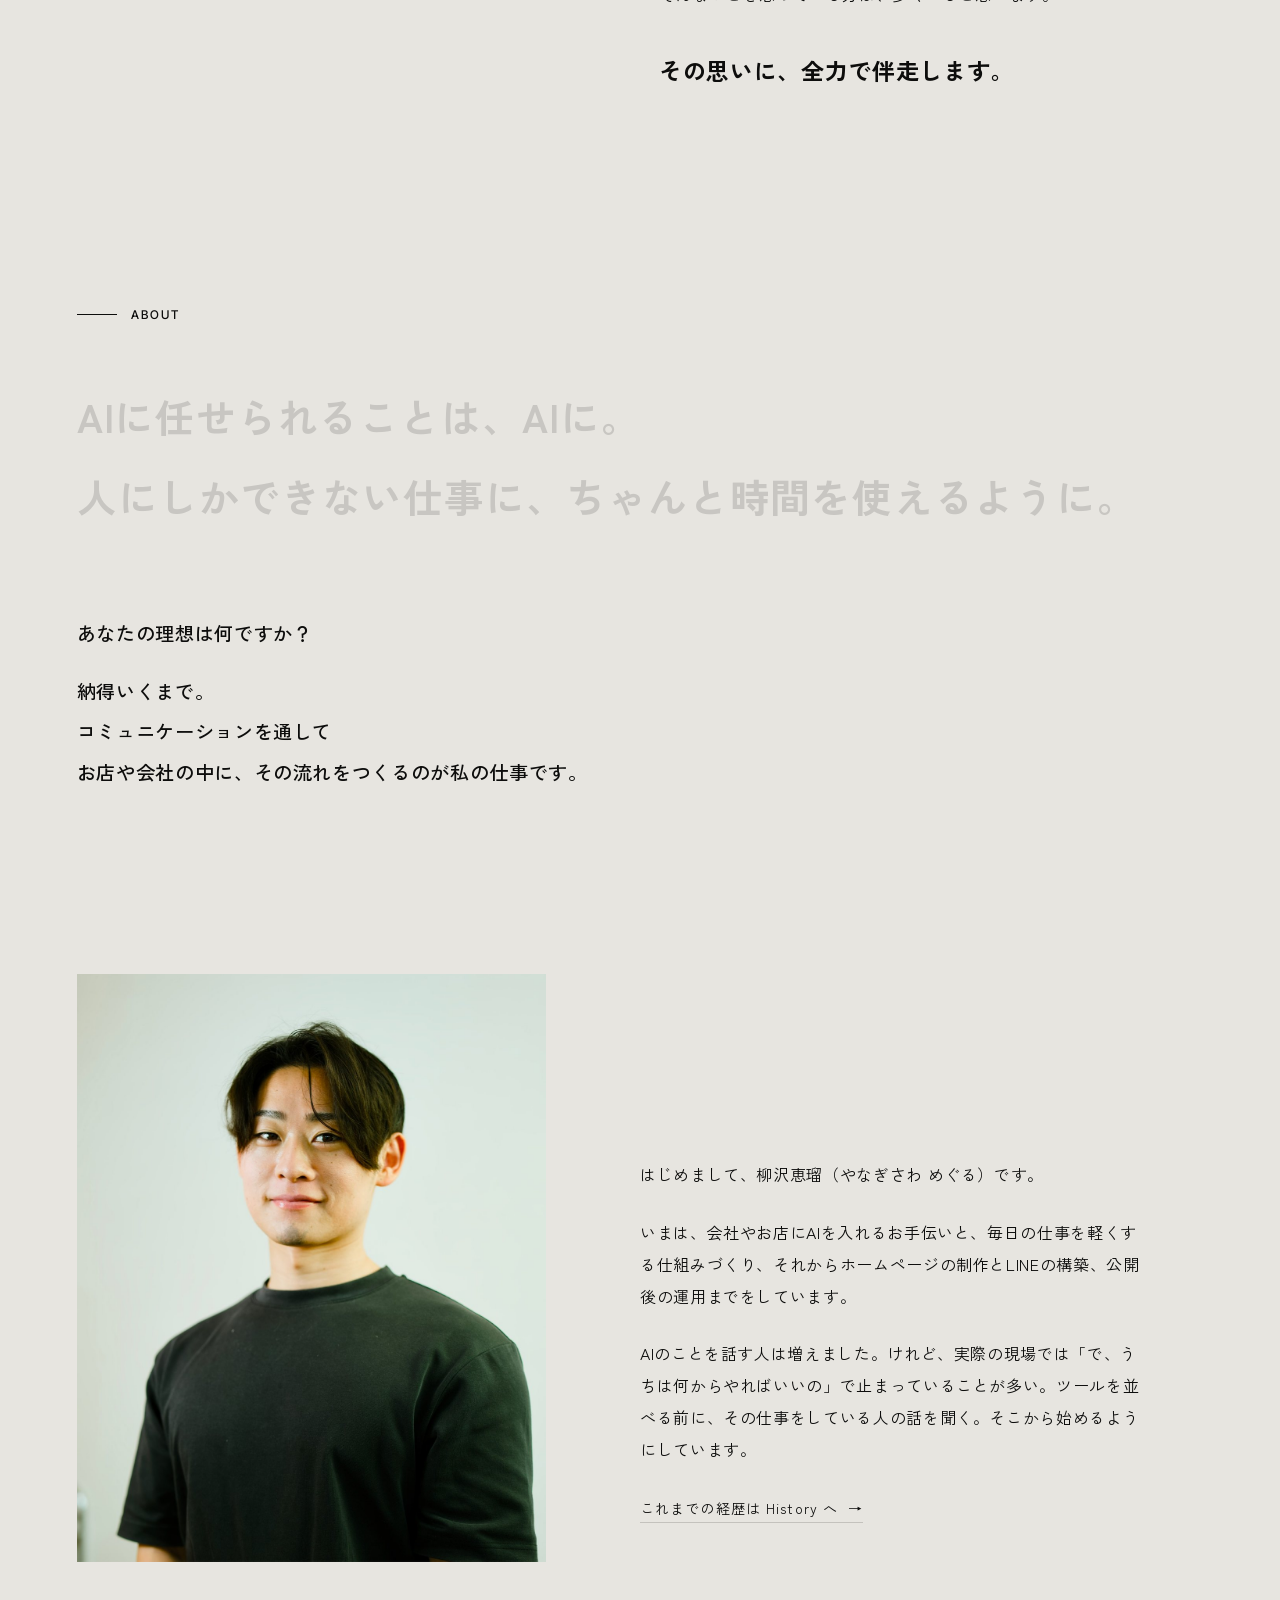
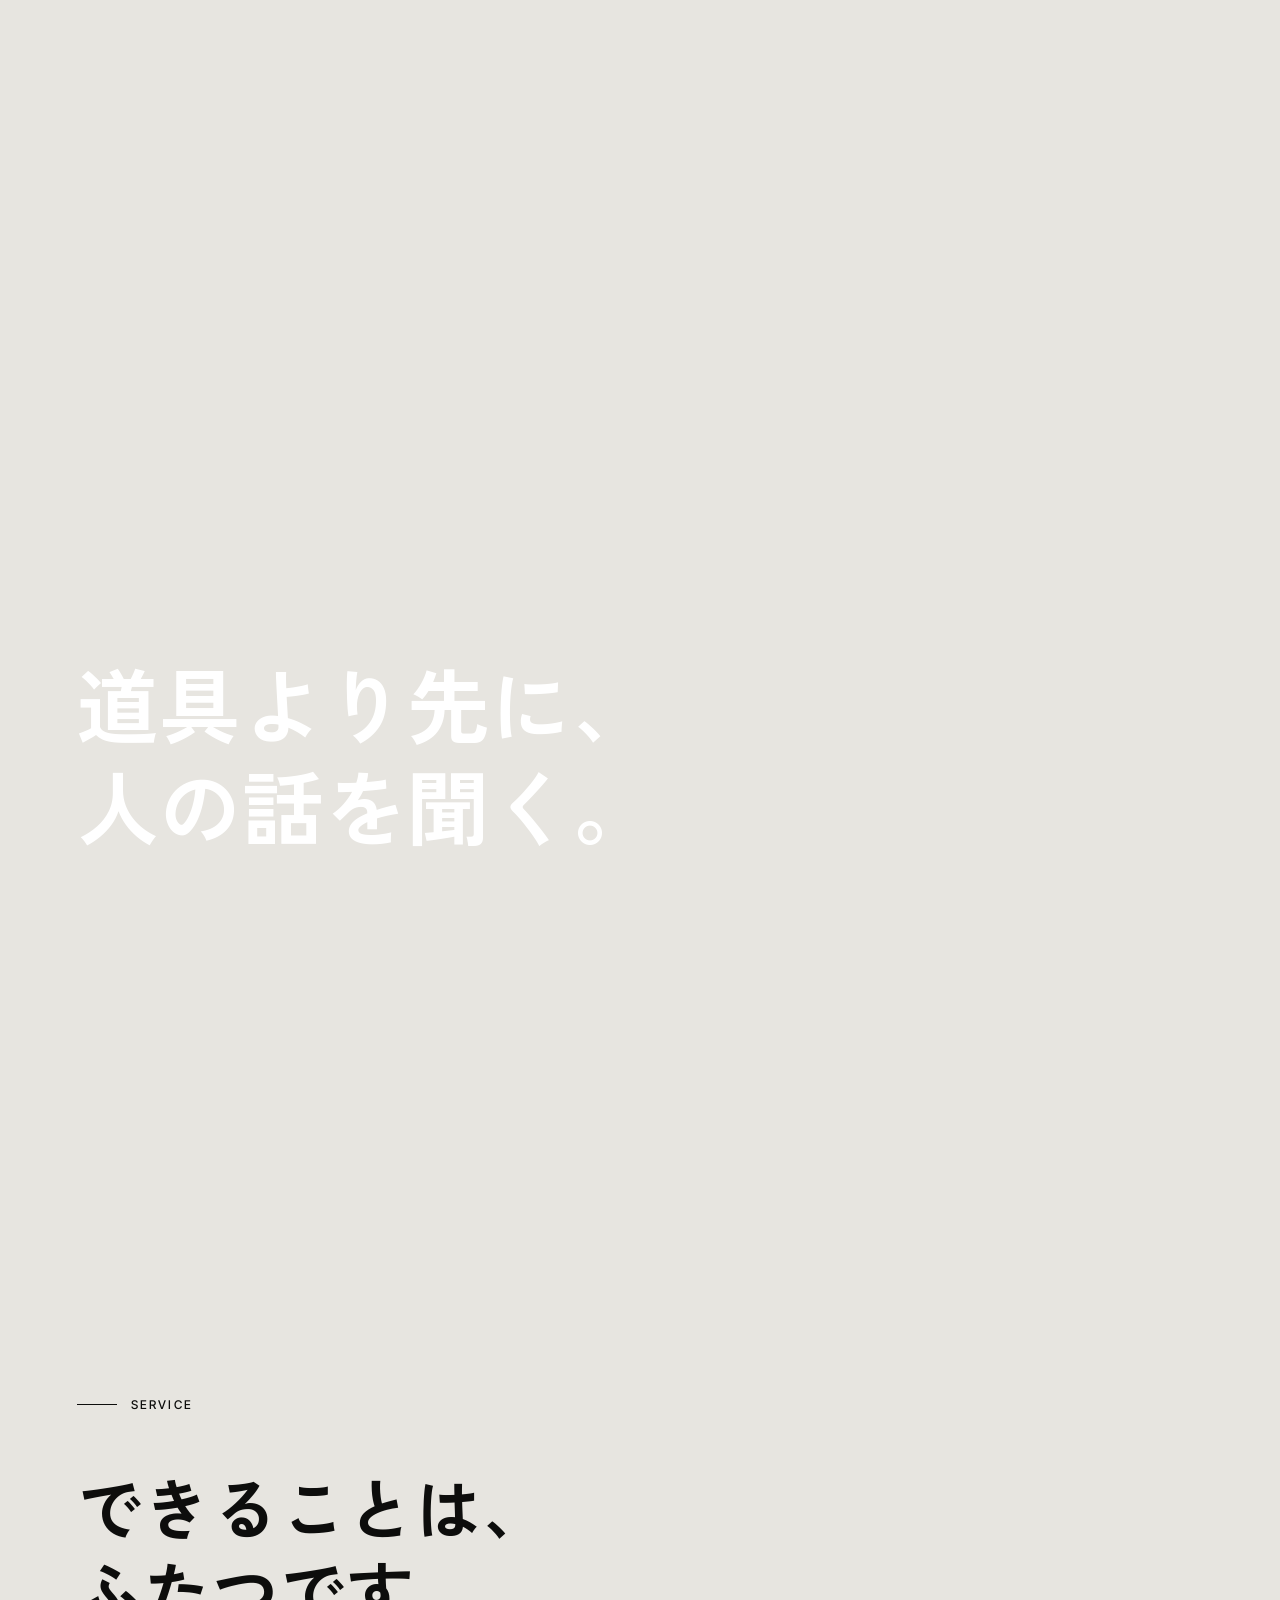
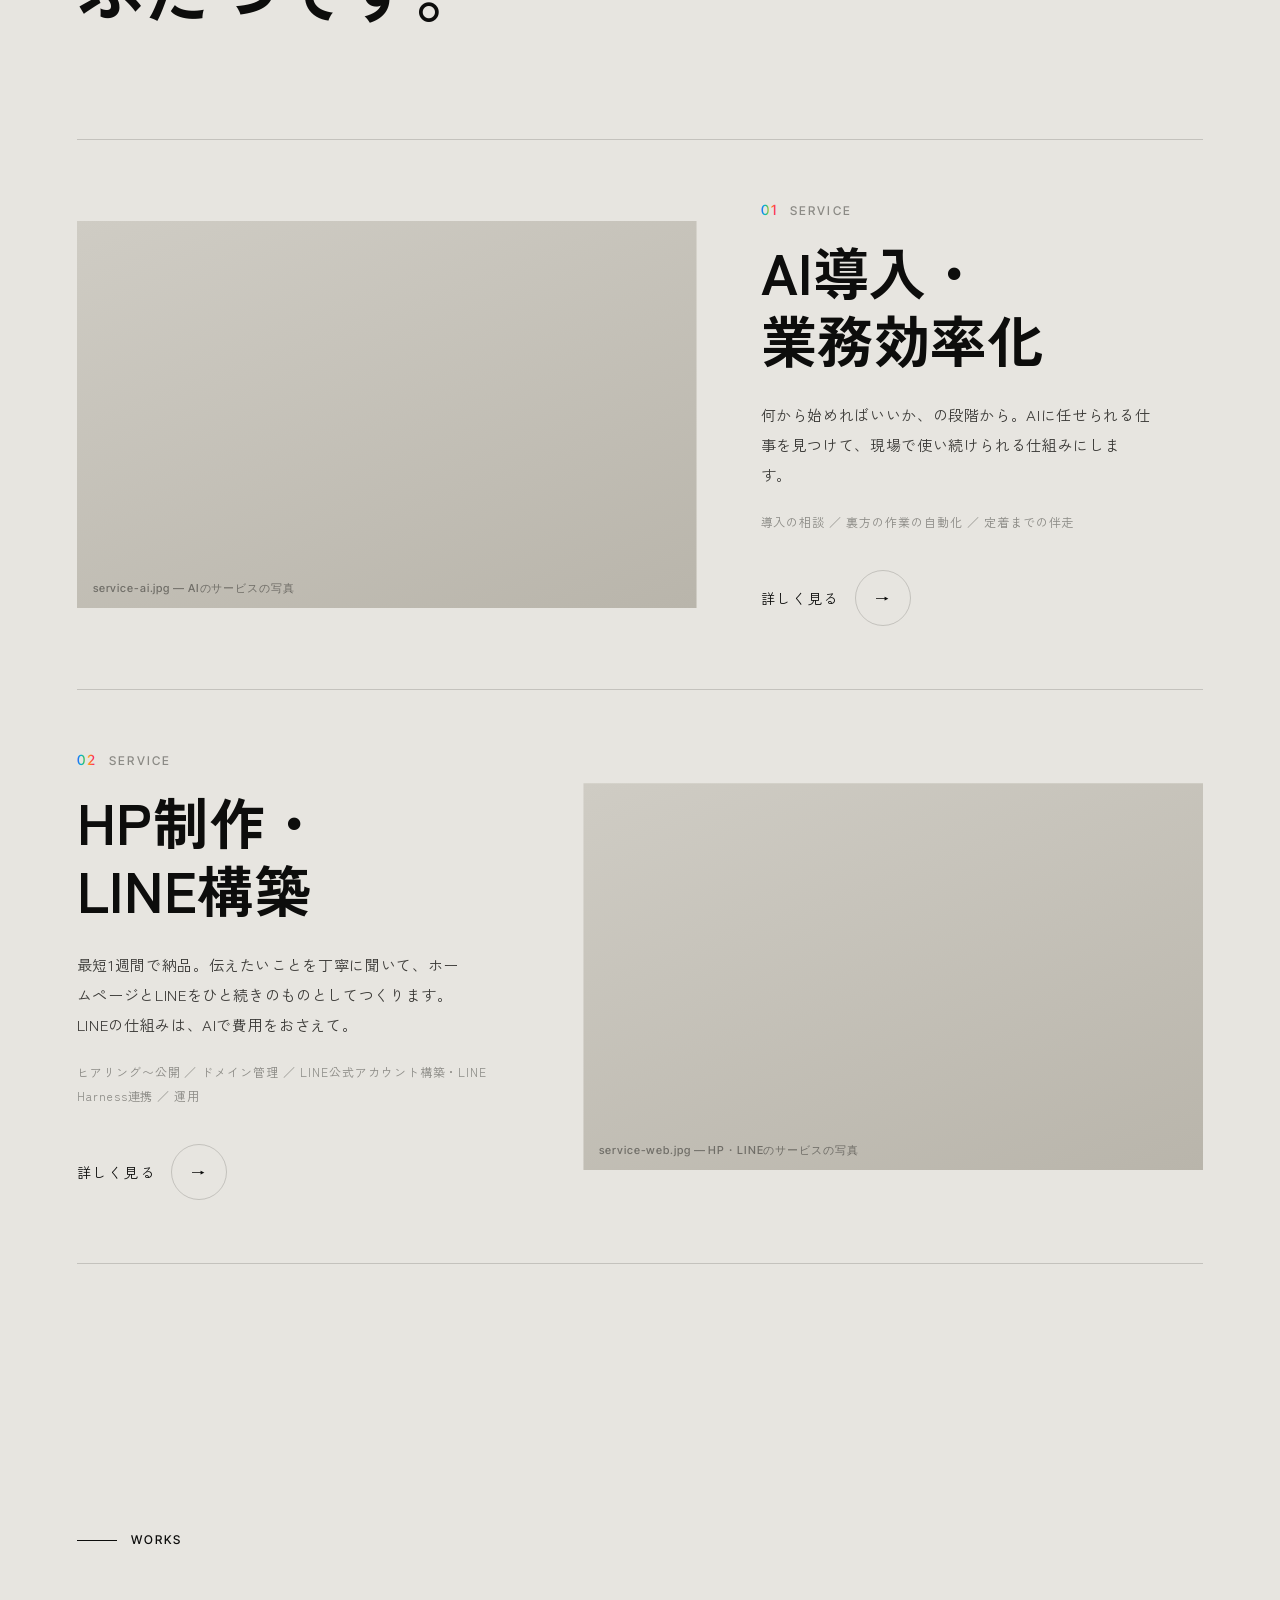
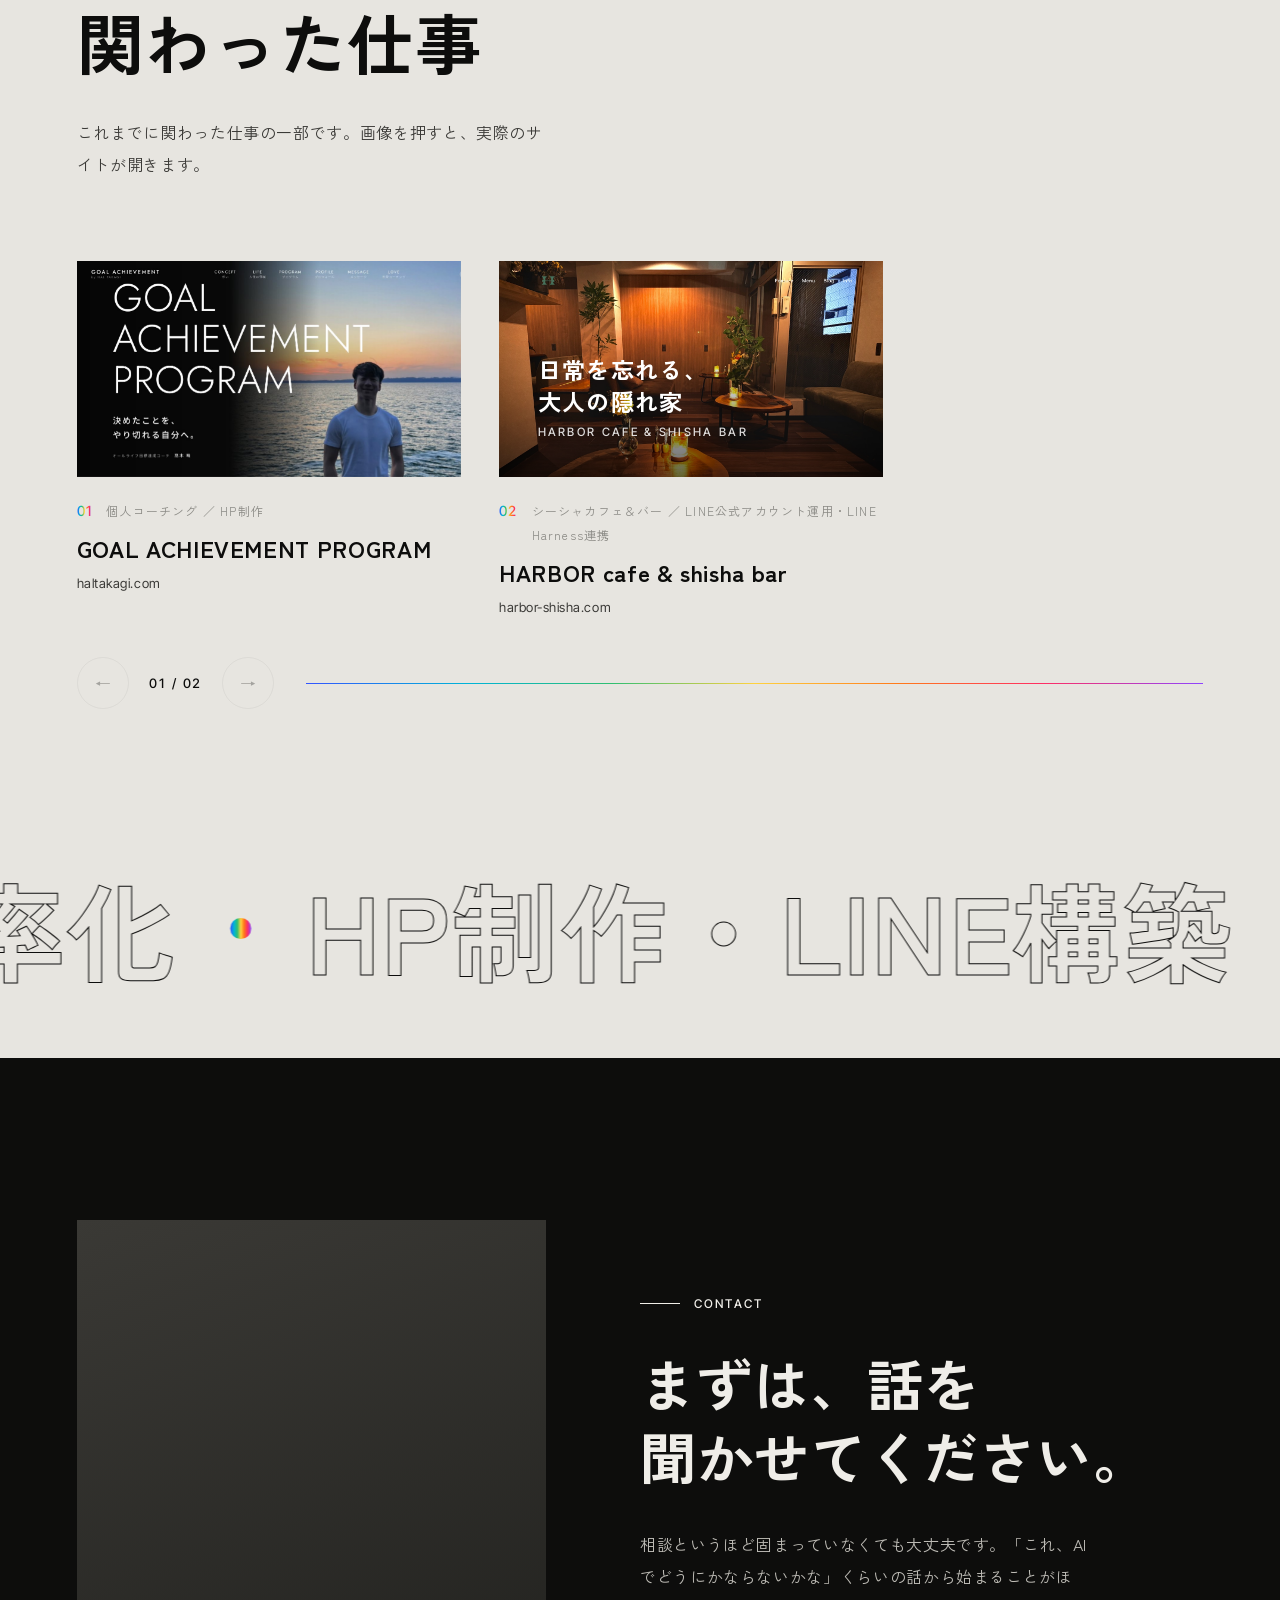
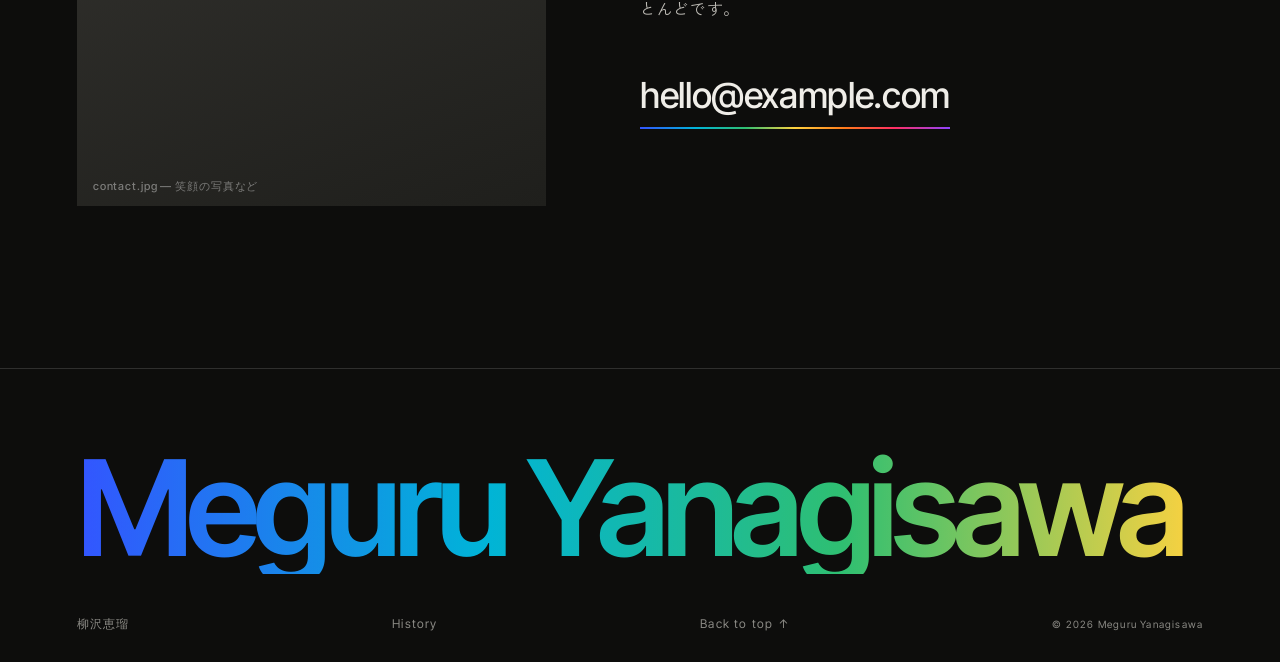
==== commit 92f6ab3d: "About: add portrait photo Co-Authored-By: Claude Opus 5.5 <noreply@anthropic.com>" ====
--- a/index.html
+++ b/index.html
@@ -14,7 +14,7 @@
   <link rel="preconnect" href="https://fonts.googleapis.com">
   <link rel="preconnect" href="https://fonts.gstatic.com" crossorigin>
   <link href="https://fonts.googleapis.com/css2?family=Inter+Tight:wght@200;400;500;600&family=Zen+Kaku+Gothic+New:wght@400;500;700&display=swap" rel="stylesheet">
-  <link rel="stylesheet" href="css/style.css?v=20261006c">
+  <link rel="stylesheet" href="css/style.css?v=20261007a">
   <script>document.documentElement.classList.add("js")</script>
 </head>
 <body>
@@ -121,7 +121,7 @@
 
       <div class="about__body">
         <figure class="about__photo ph clip" data-reveal data-float="-0.12" data-label="about.jpg — 人柄が伝わる写真">
-          <img src="images/about.jpg" alt="" onerror="this.remove()" data-speed="0.08">
+          <img src="images/about.jpg" alt="柳沢恵瑠" onerror="this.remove()">
         </figure>
         <div class="about__text">
           <p data-reveal="up">はじめまして、柳沢恵瑠（やなぎさわ めぐる）です。</p>
@@ -262,6 +262,6 @@
     </div>
   </footer>
 
-  <script src="js/main.js?v=20261006c"></script>
+  <script src="js/main.js?v=20261007a"></script>
 </body>
 </html>
--- a/css/style.css
+++ b/css/style.css
@@ -548,6 +548,7 @@
   margin-top: clamp(80px, 16vh, 180px);
 }
 .about__photo { grid-column: 1; aspect-ratio: 4 / 5; }
+.about__photo img { top: 0; height: 100%; object-position: center 12%; }   /* 本人の写真は頭が切れないよう枠に収める */
 .about__text { grid-column: 3; max-width: 32em; }
 .about__text p + p { margin-top: 1.6em; }
 .about__more a {
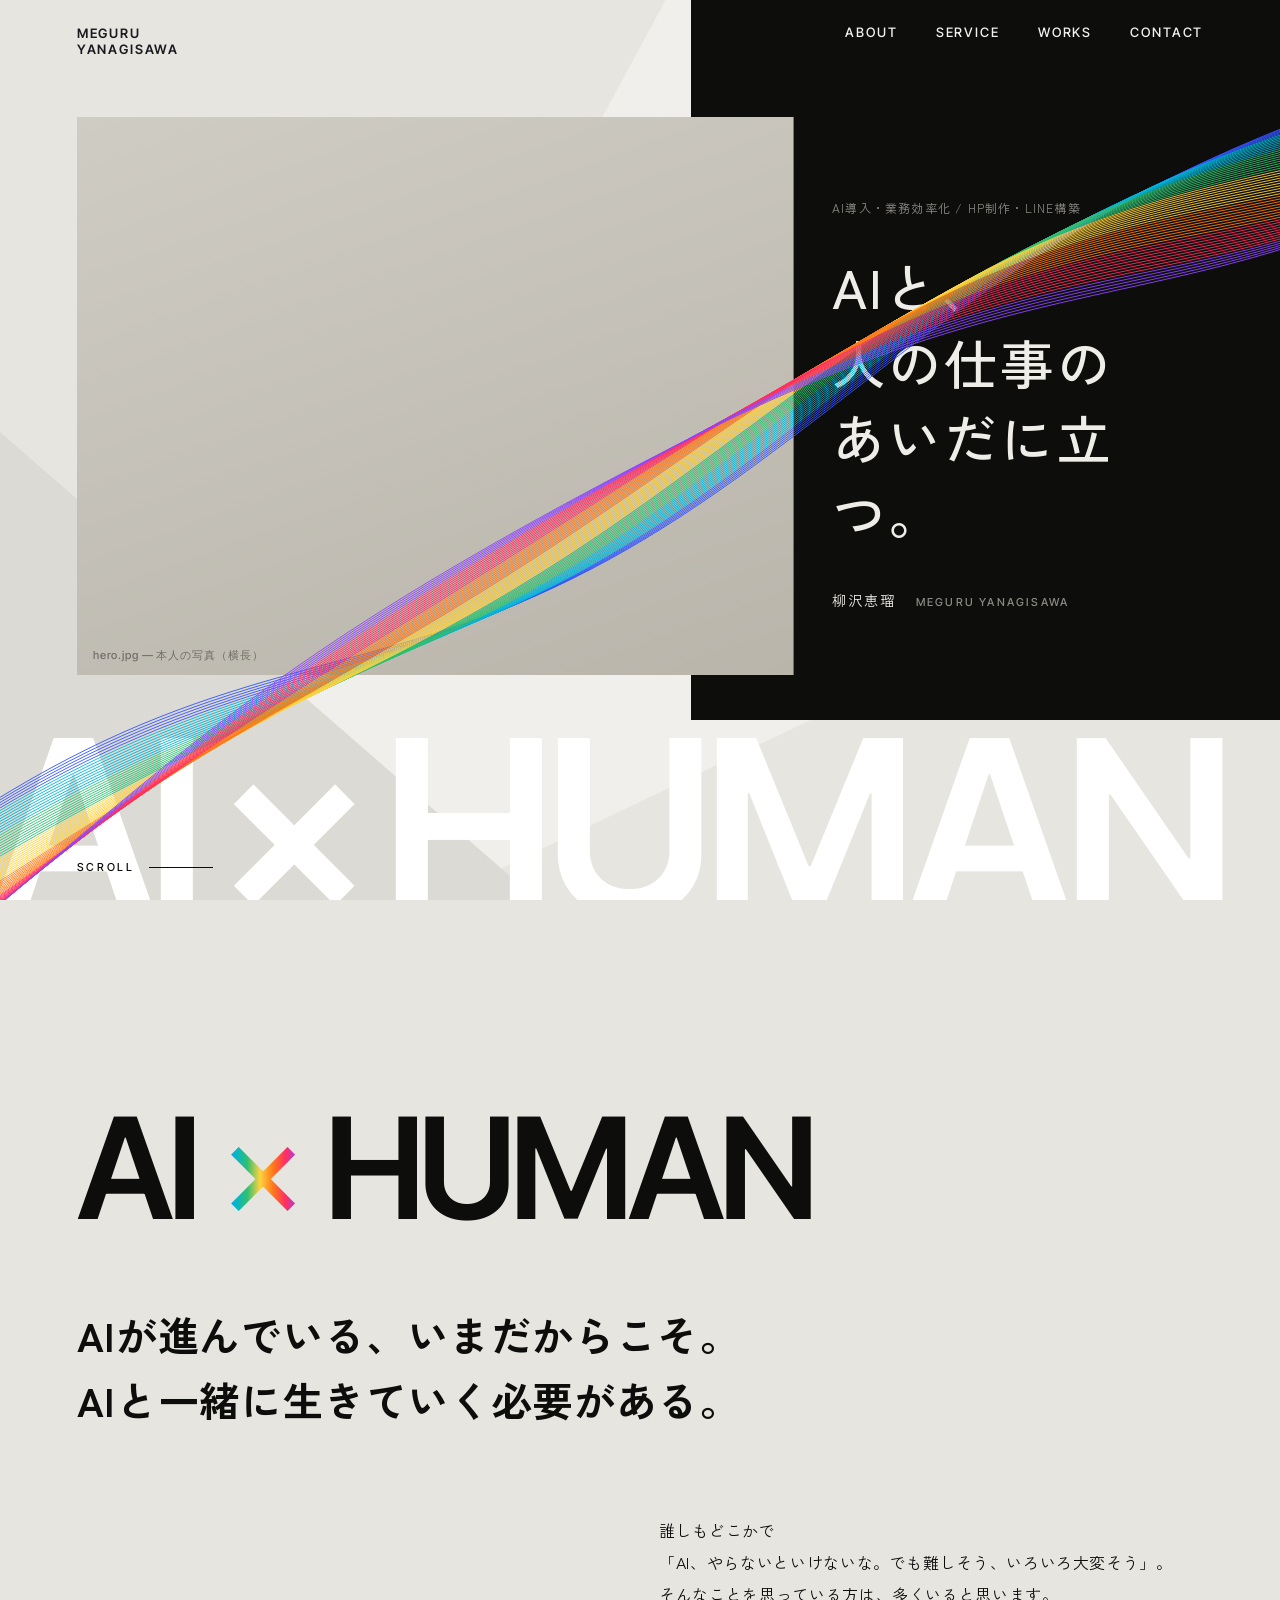
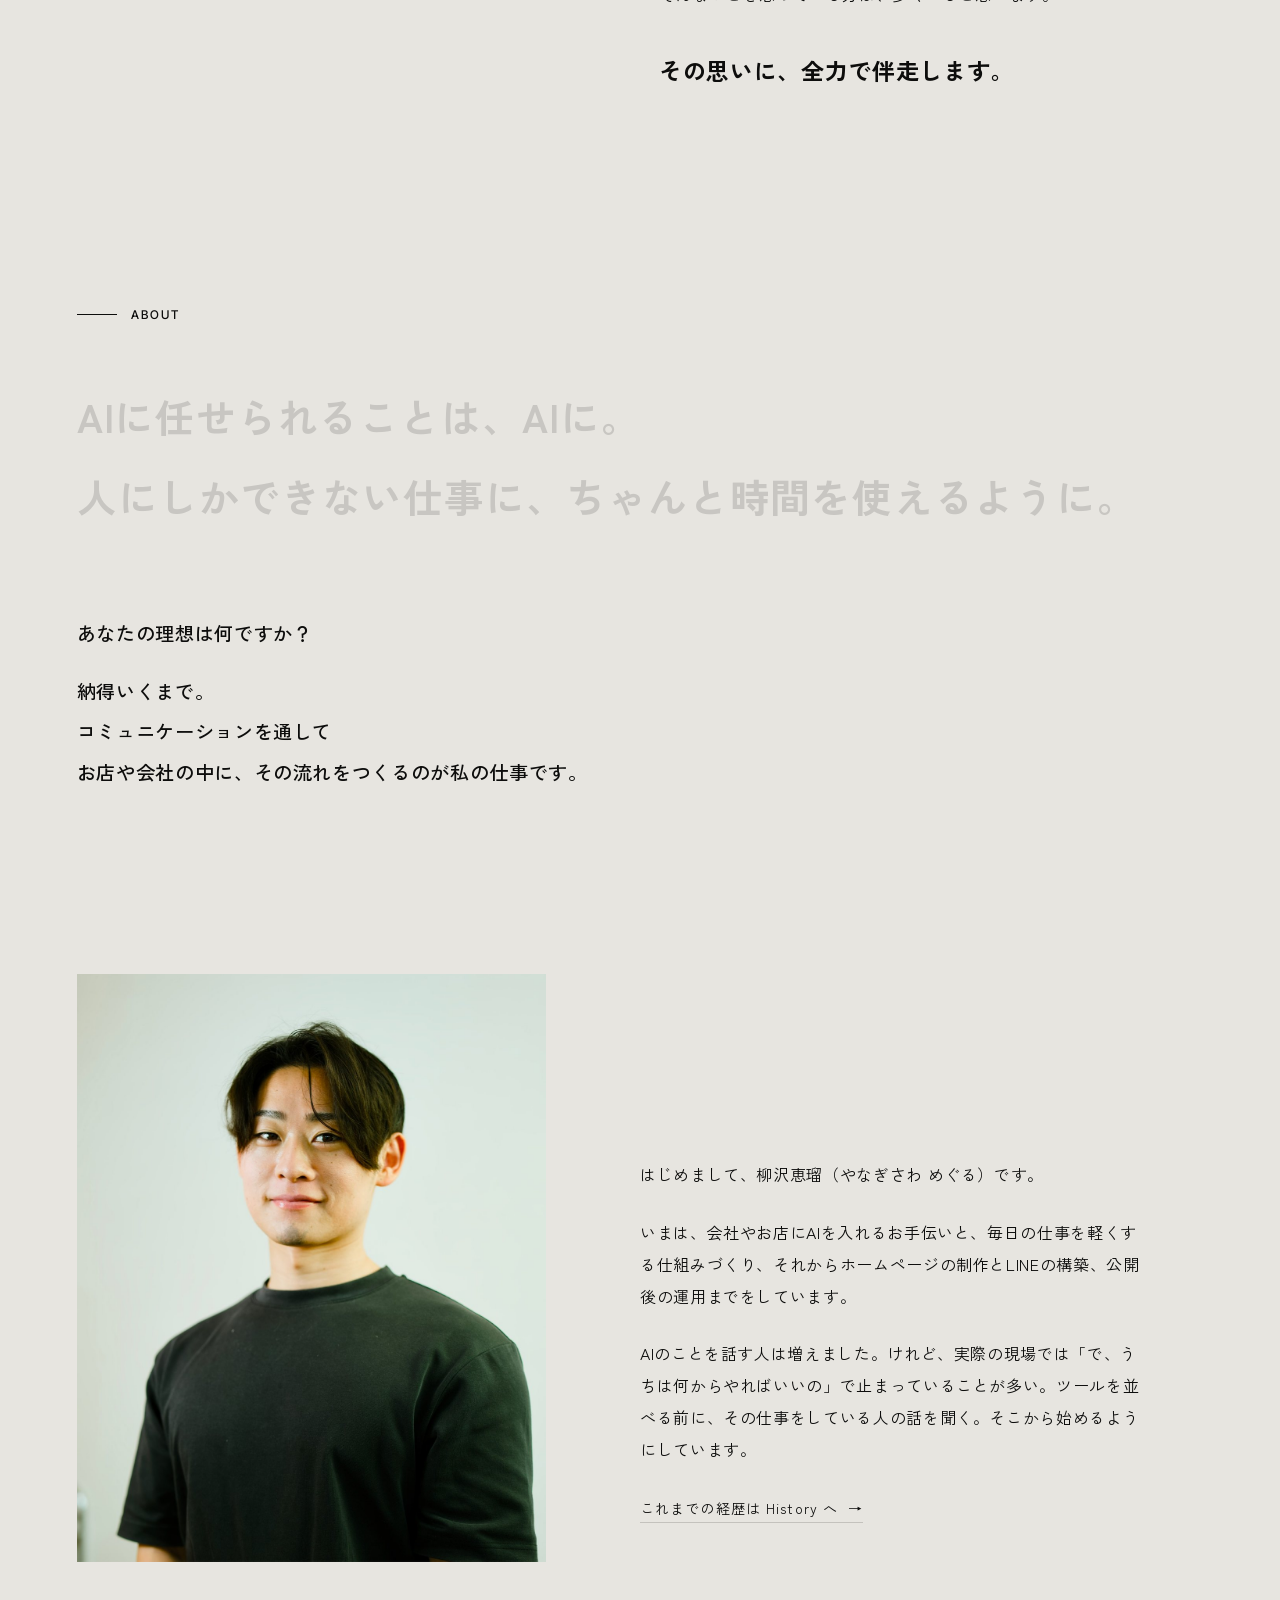
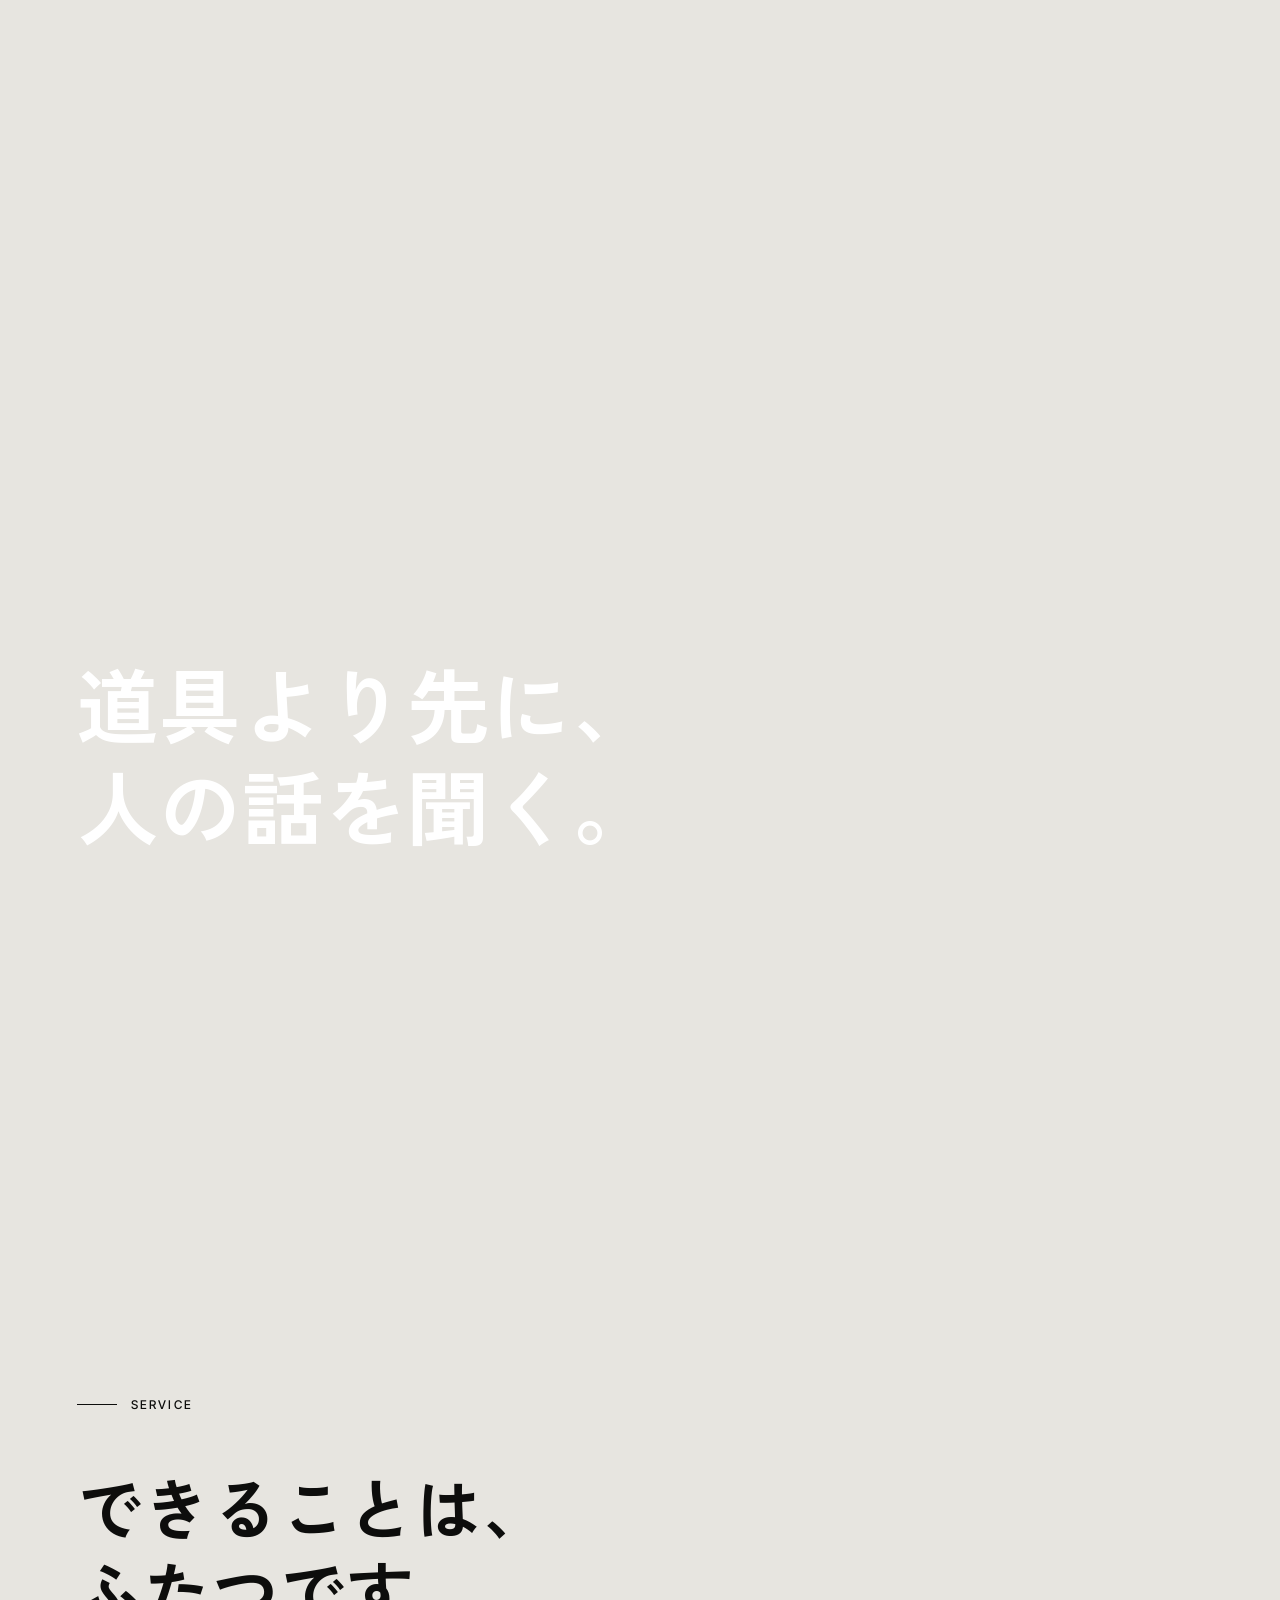
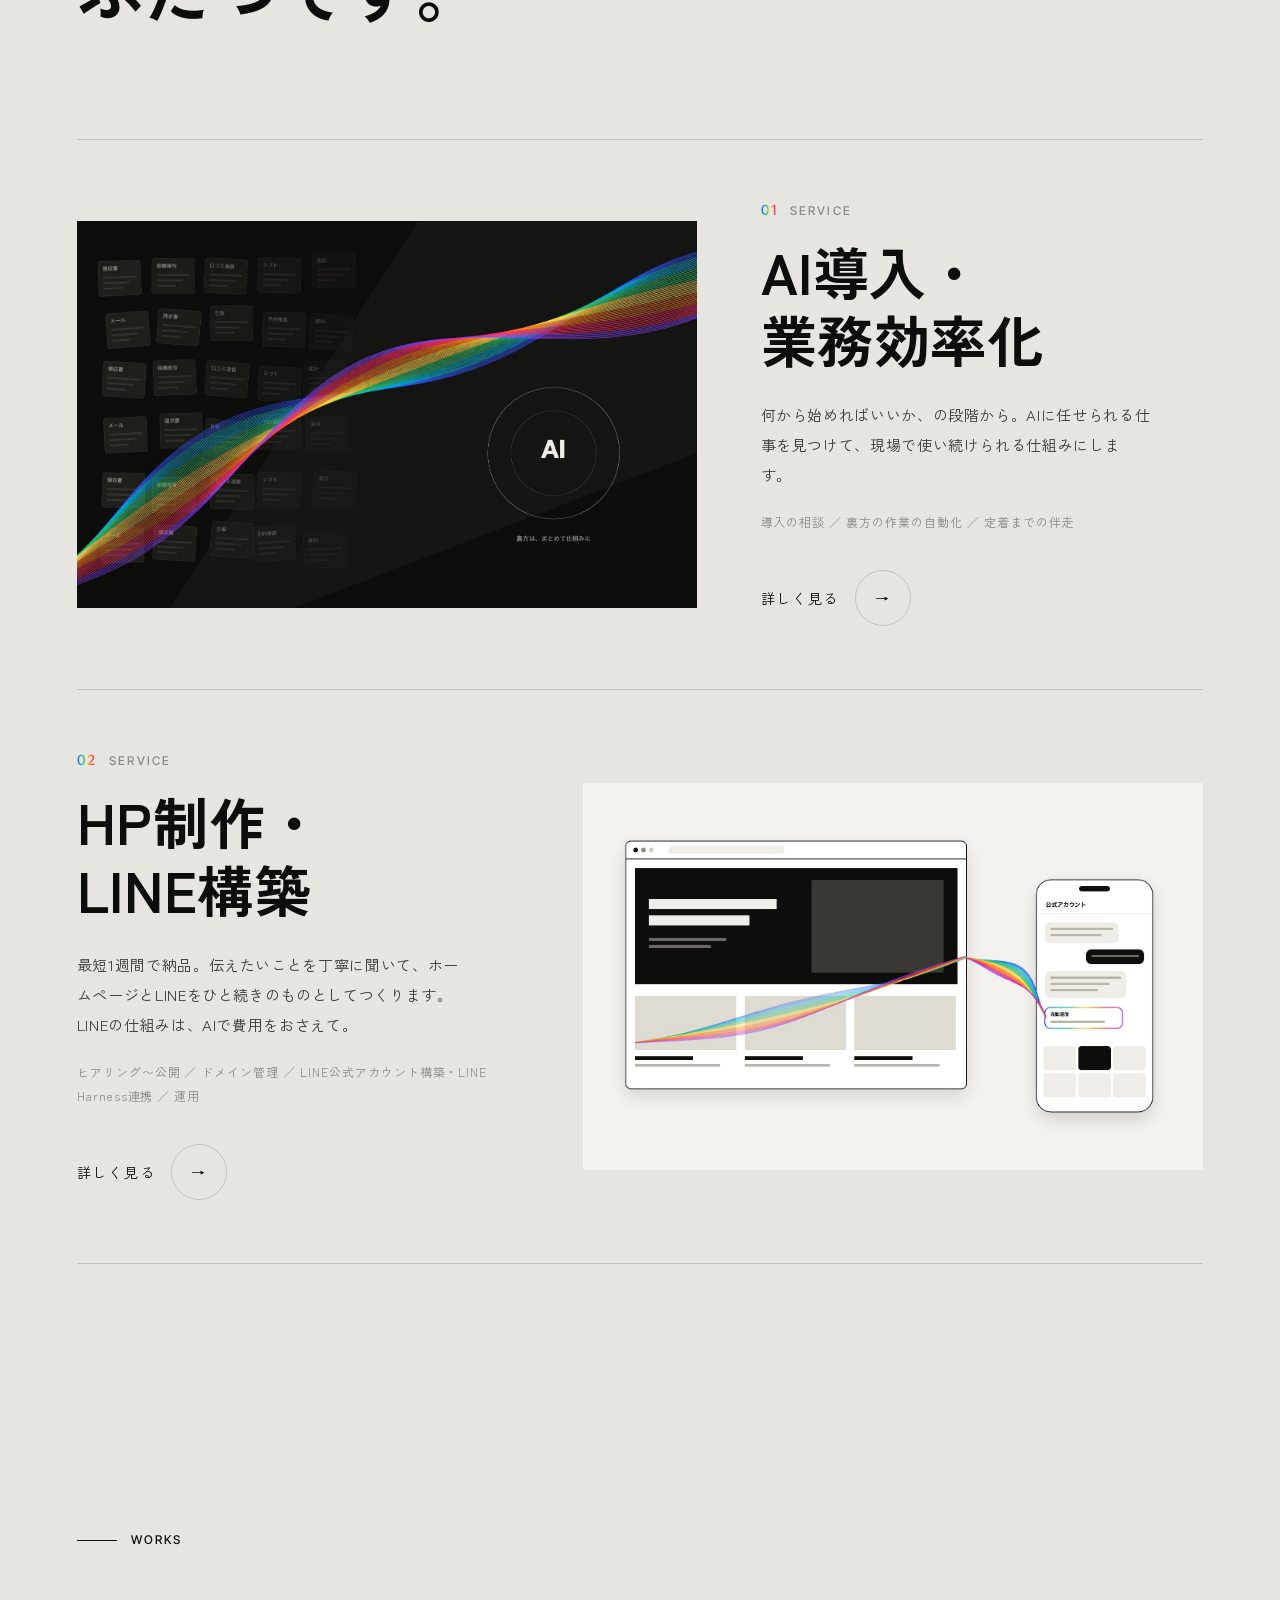
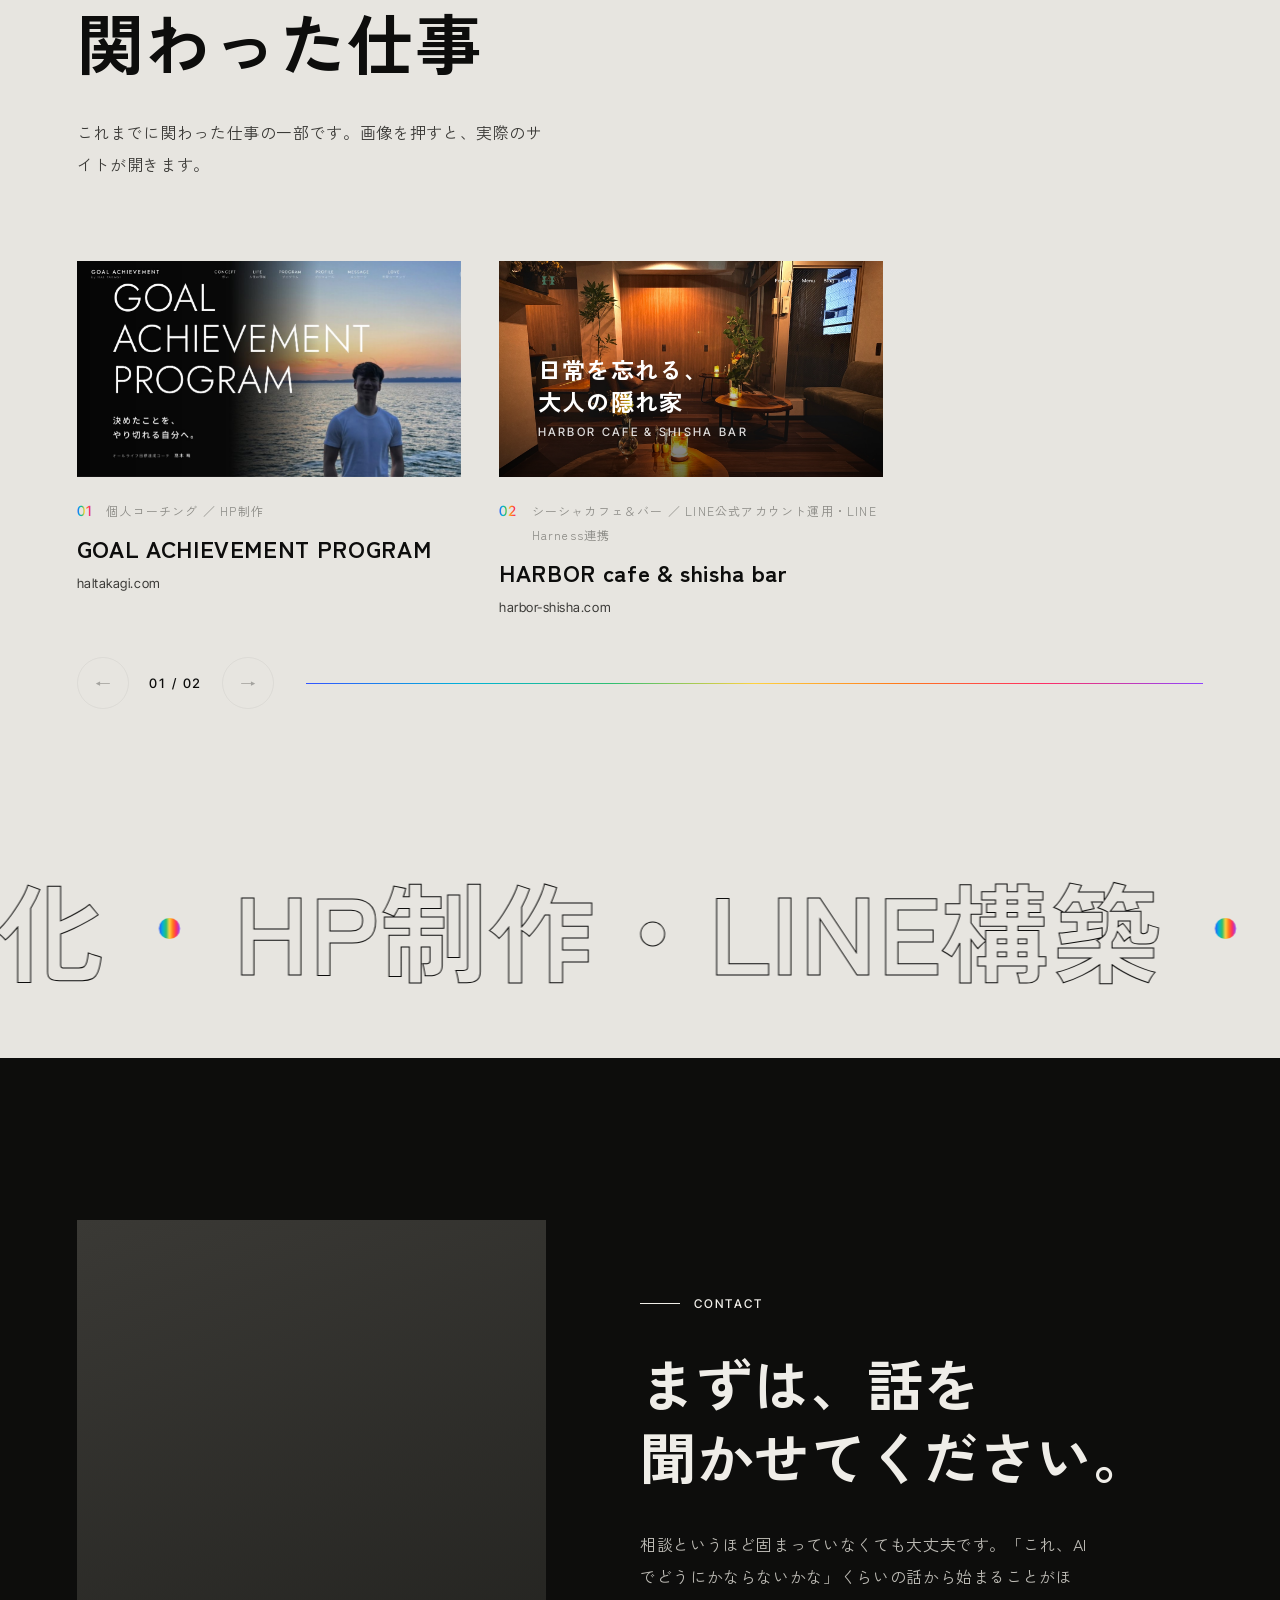
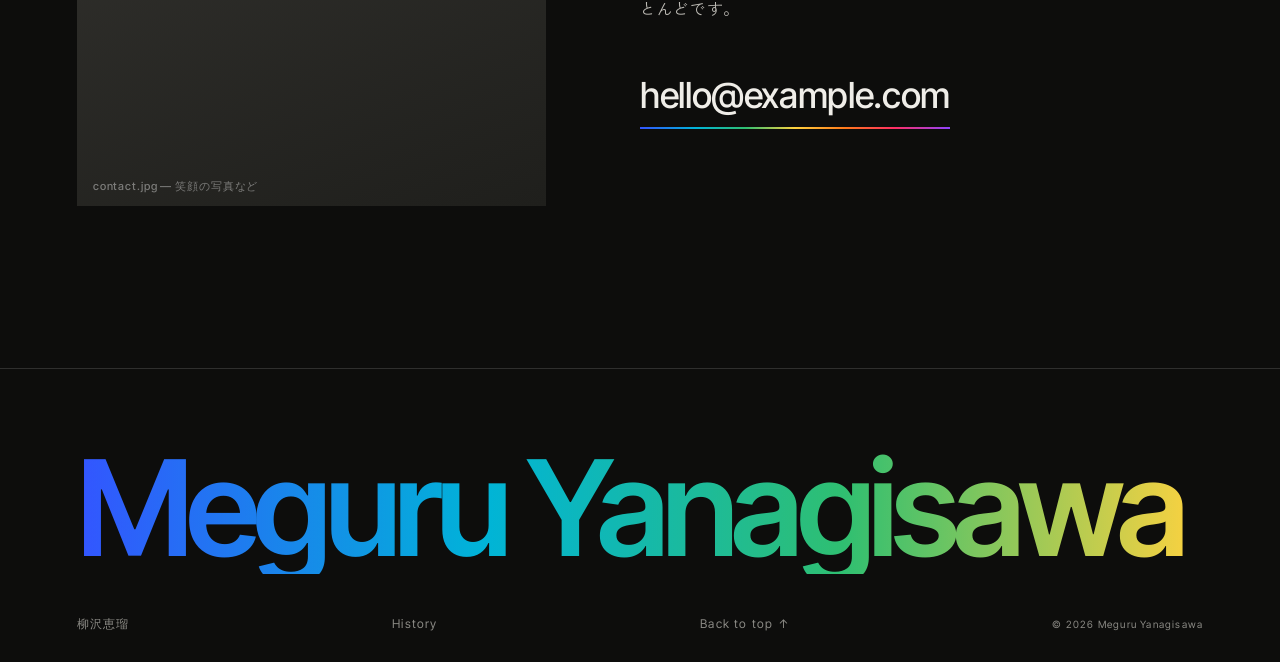
==== commit 6c6367f5: "Service illustrations for AI and HP/LINE (cards and page heroes) Co-Authored-By: Claude Opus 5.5 <no" ====
--- a/index.html
+++ b/index.html
@@ -14,7 +14,7 @@
   <link rel="preconnect" href="https://fonts.googleapis.com">
   <link rel="preconnect" href="https://fonts.gstatic.com" crossorigin>
   <link href="https://fonts.googleapis.com/css2?family=Inter+Tight:wght@200;400;500;600&family=Zen+Kaku+Gothic+New:wght@400;500;700&display=swap" rel="stylesheet">
-  <link rel="stylesheet" href="css/style.css?v=20261007a">
+  <link rel="stylesheet" href="css/style.css?v=20261007b">
   <script>document.documentElement.classList.add("js")</script>
 </head>
 <body>
@@ -154,7 +154,7 @@
       <div class="products">
         <a class="product" href="ai.html">
           <figure class="product__photo ph clip" data-reveal data-label="service-ai.jpg — AIのサービスの写真">
-            <img src="images/service-ai.jpg" alt="" onerror="this.remove()" data-speed="0.08">
+            <img src="images/service-ai.jpg" alt="散らばった裏方の作業を、虹色の糸（AI）がまとめていくイメージ" onerror="this.remove()">
           </figure>
           <div class="product__body" data-reveal>
             <p class="product__no"><span>01</span>Service</p>
@@ -170,7 +170,7 @@
 
         <a class="product product--rev" href="web.html">
           <figure class="product__photo ph clip" data-reveal data-label="service-web.jpg — HP・LINEのサービスの写真">
-            <img src="images/service-web.jpg" alt="" onerror="this.remove()" data-speed="0.08">
+            <img src="images/service-web.jpg" alt="ホームページとLINEが一本の糸でつながるイメージ" onerror="this.remove()">
           </figure>
           <div class="product__body" data-reveal>
             <p class="product__no"><span>02</span>Service</p>
@@ -262,6 +262,6 @@
     </div>
   </footer>
 
-  <script src="js/main.js?v=20261007a"></script>
+  <script src="js/main.js?v=20261007b"></script>
 </body>
 </html>
--- a/css/style.css
+++ b/css/style.css
@@ -880,6 +880,9 @@
 .product--rev { grid-template-columns: 5fr 7fr; }
 .product--rev .product__photo { order: 2; }
 .product__photo { aspect-ratio: 16 / 10; }
+.product__photo img { top: 0; height: 100%; }        /* 図解は端まで見せる */
+.illust img { top: 0; height: 100%; object-fit: contain; }
+.illust::after { display: none; }
 .product__photo img { transition: scale 1.2s var(--ease-out); }
 .product:hover .product__photo img { scale: 1.06; }
 .product__no {
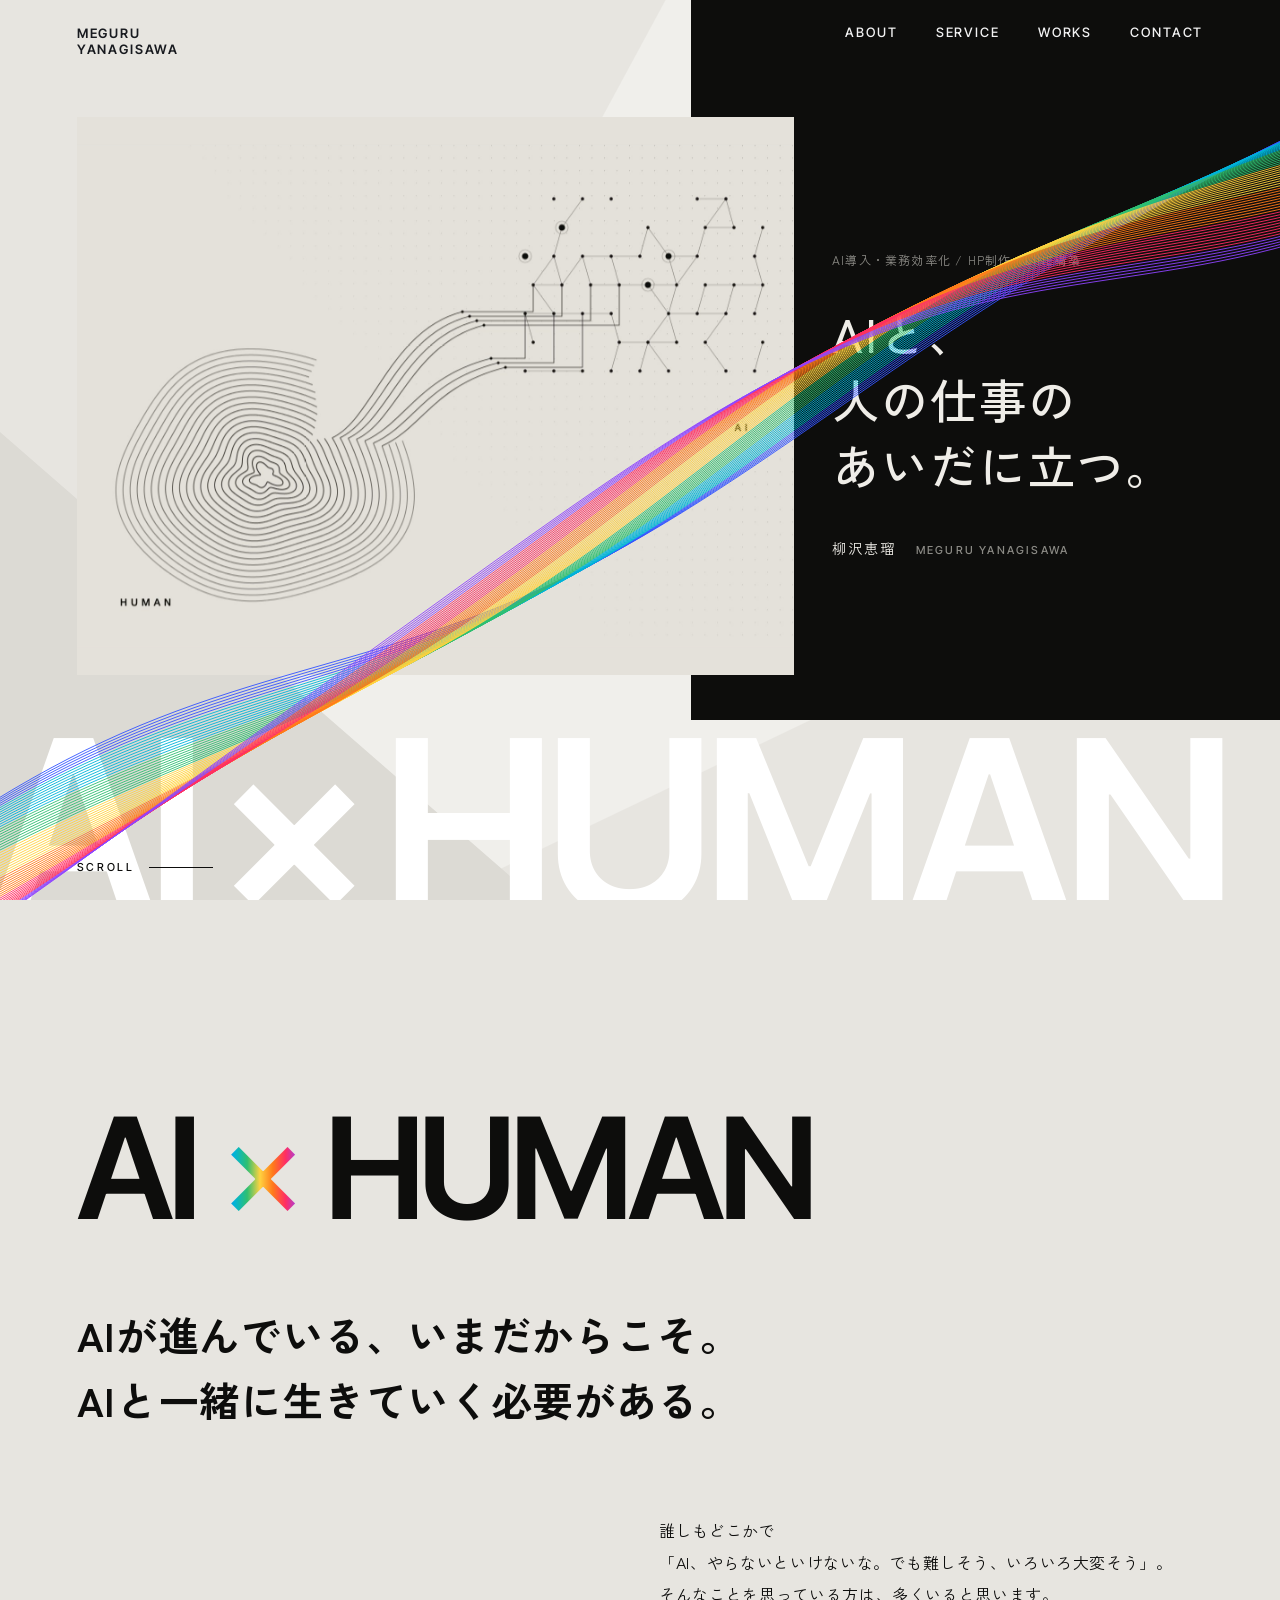
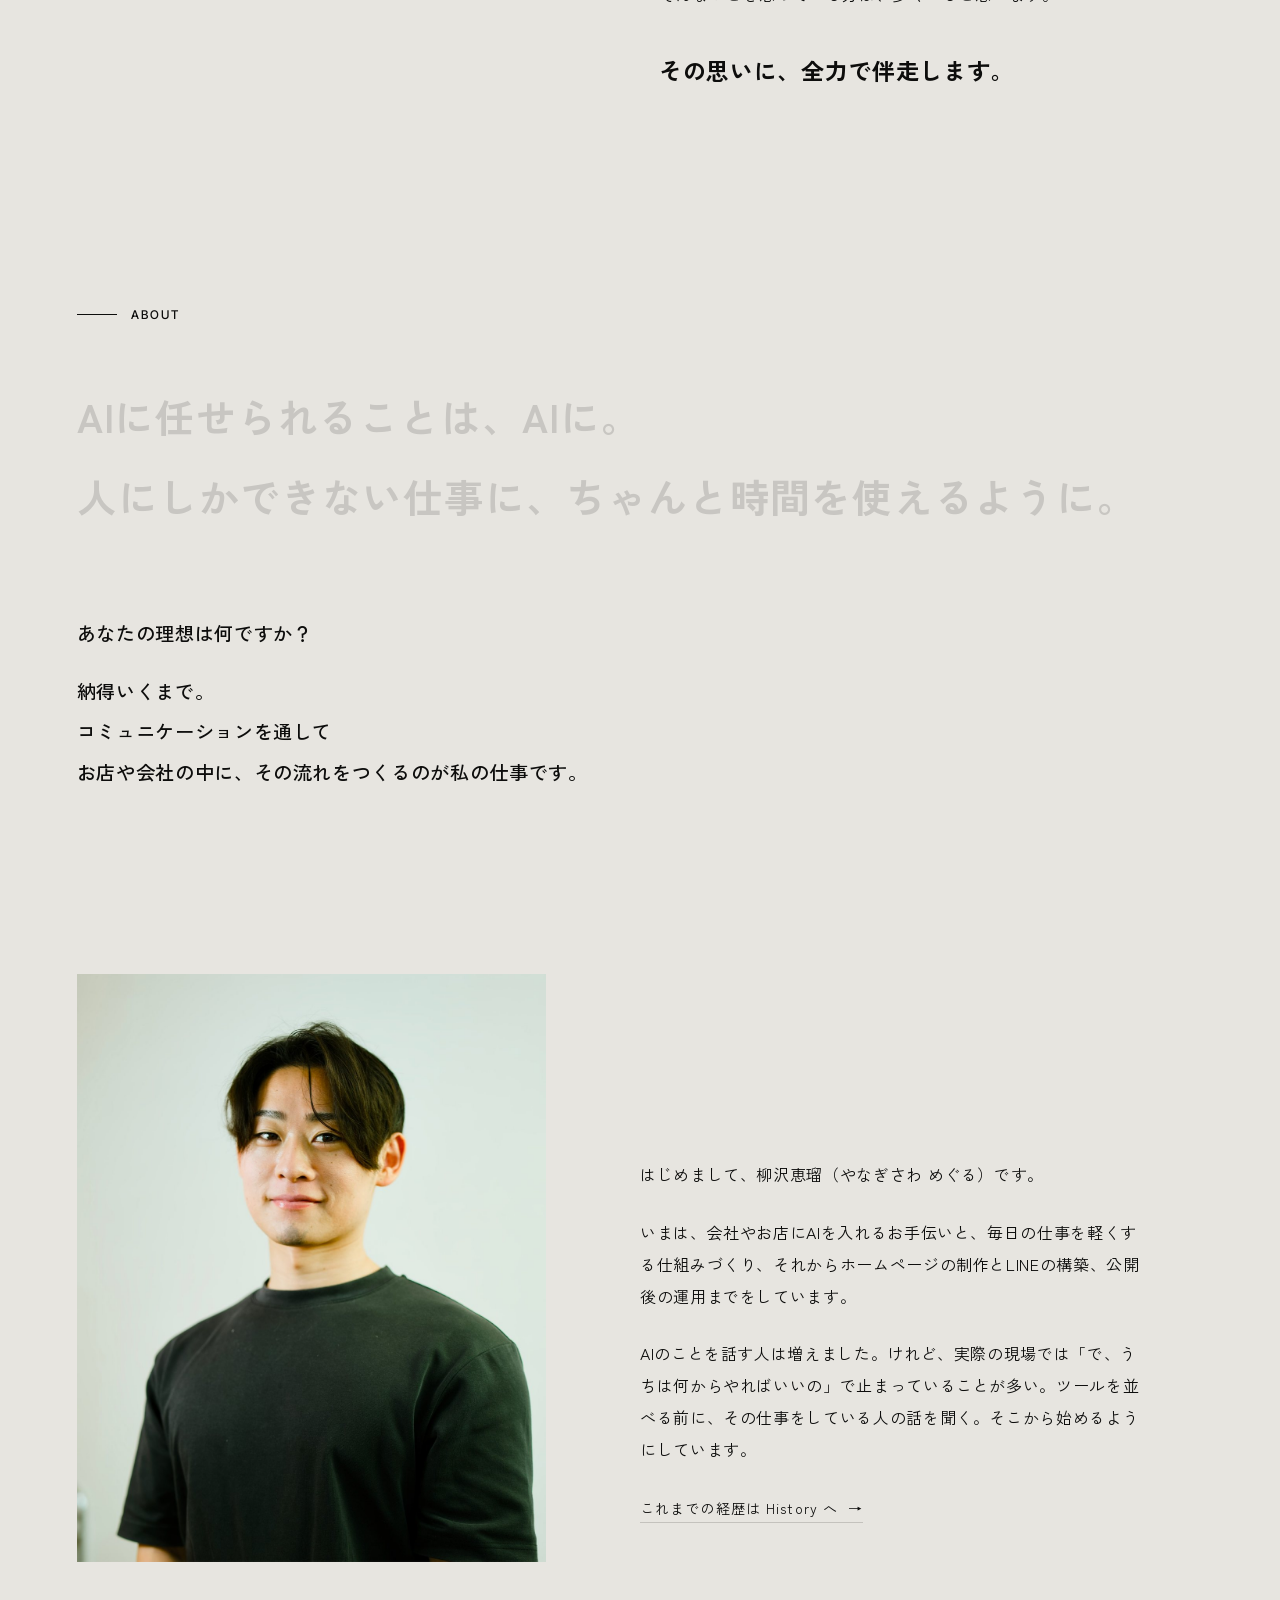
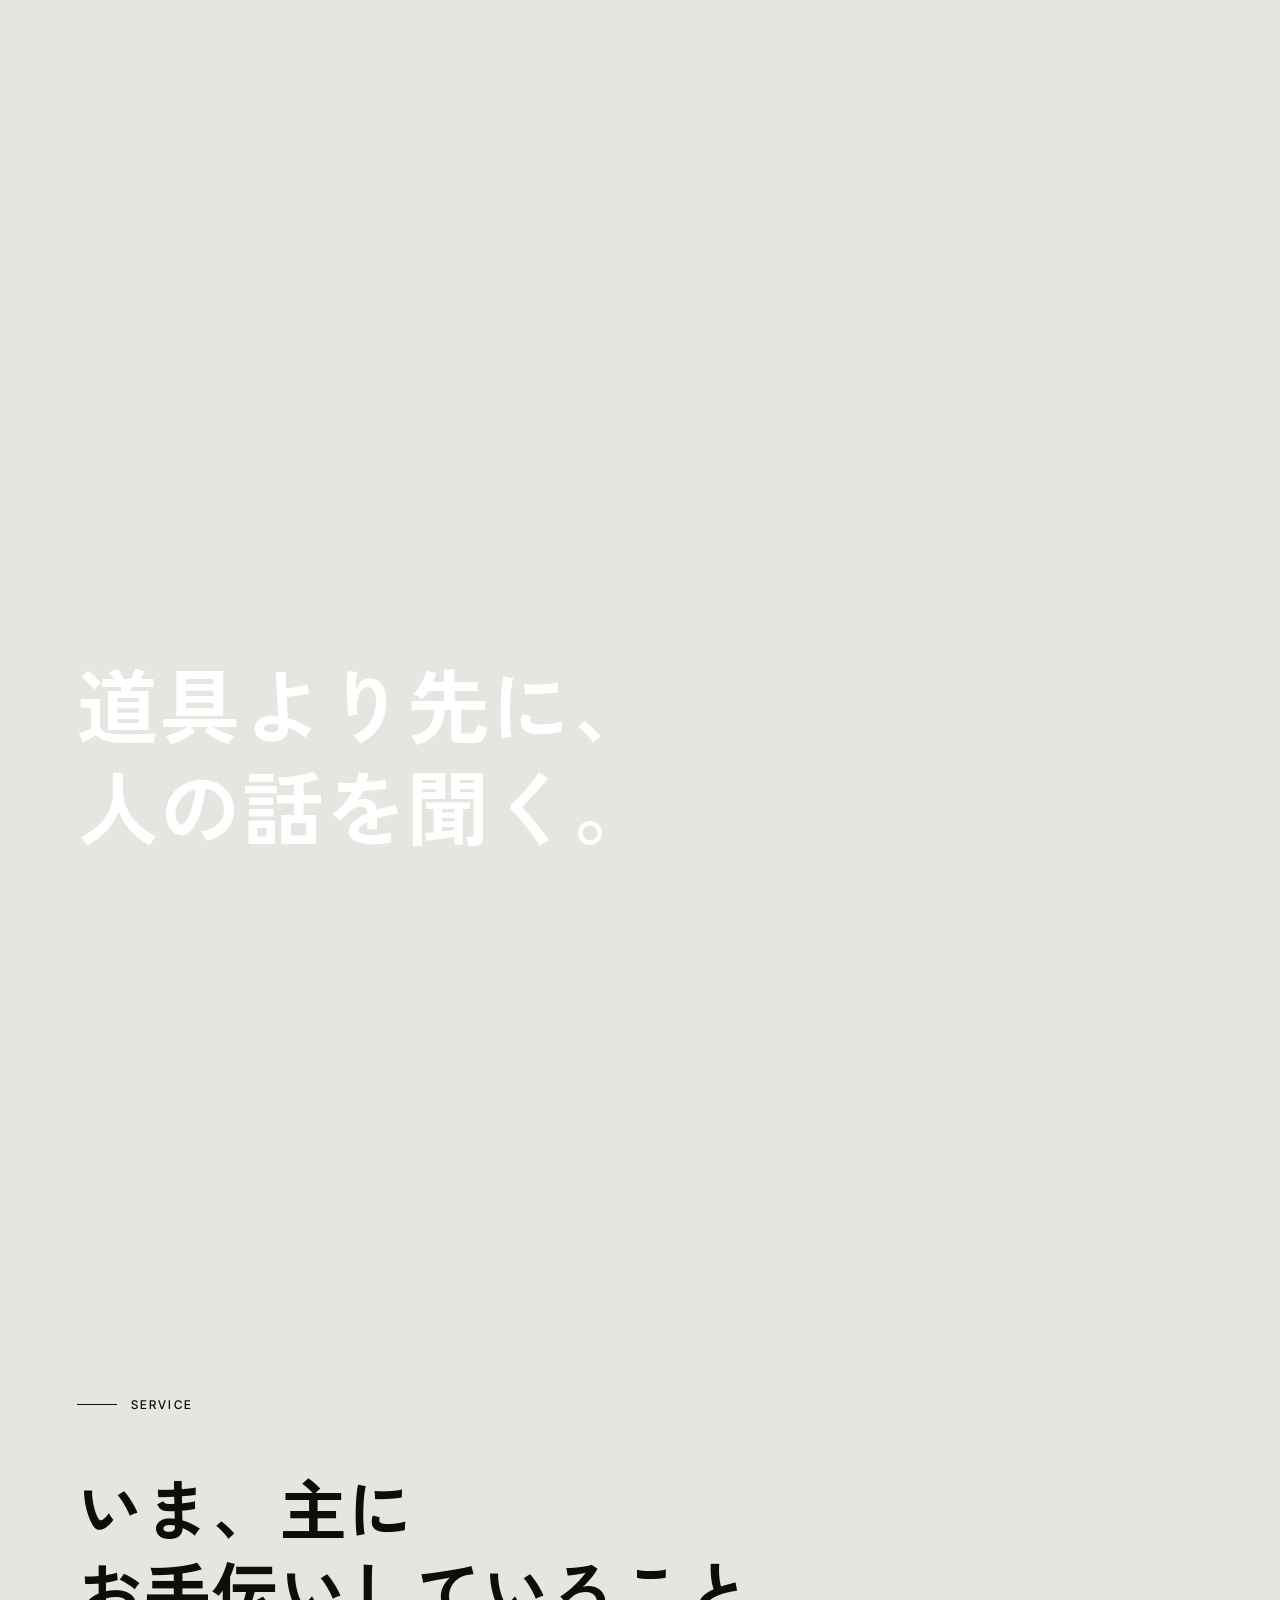
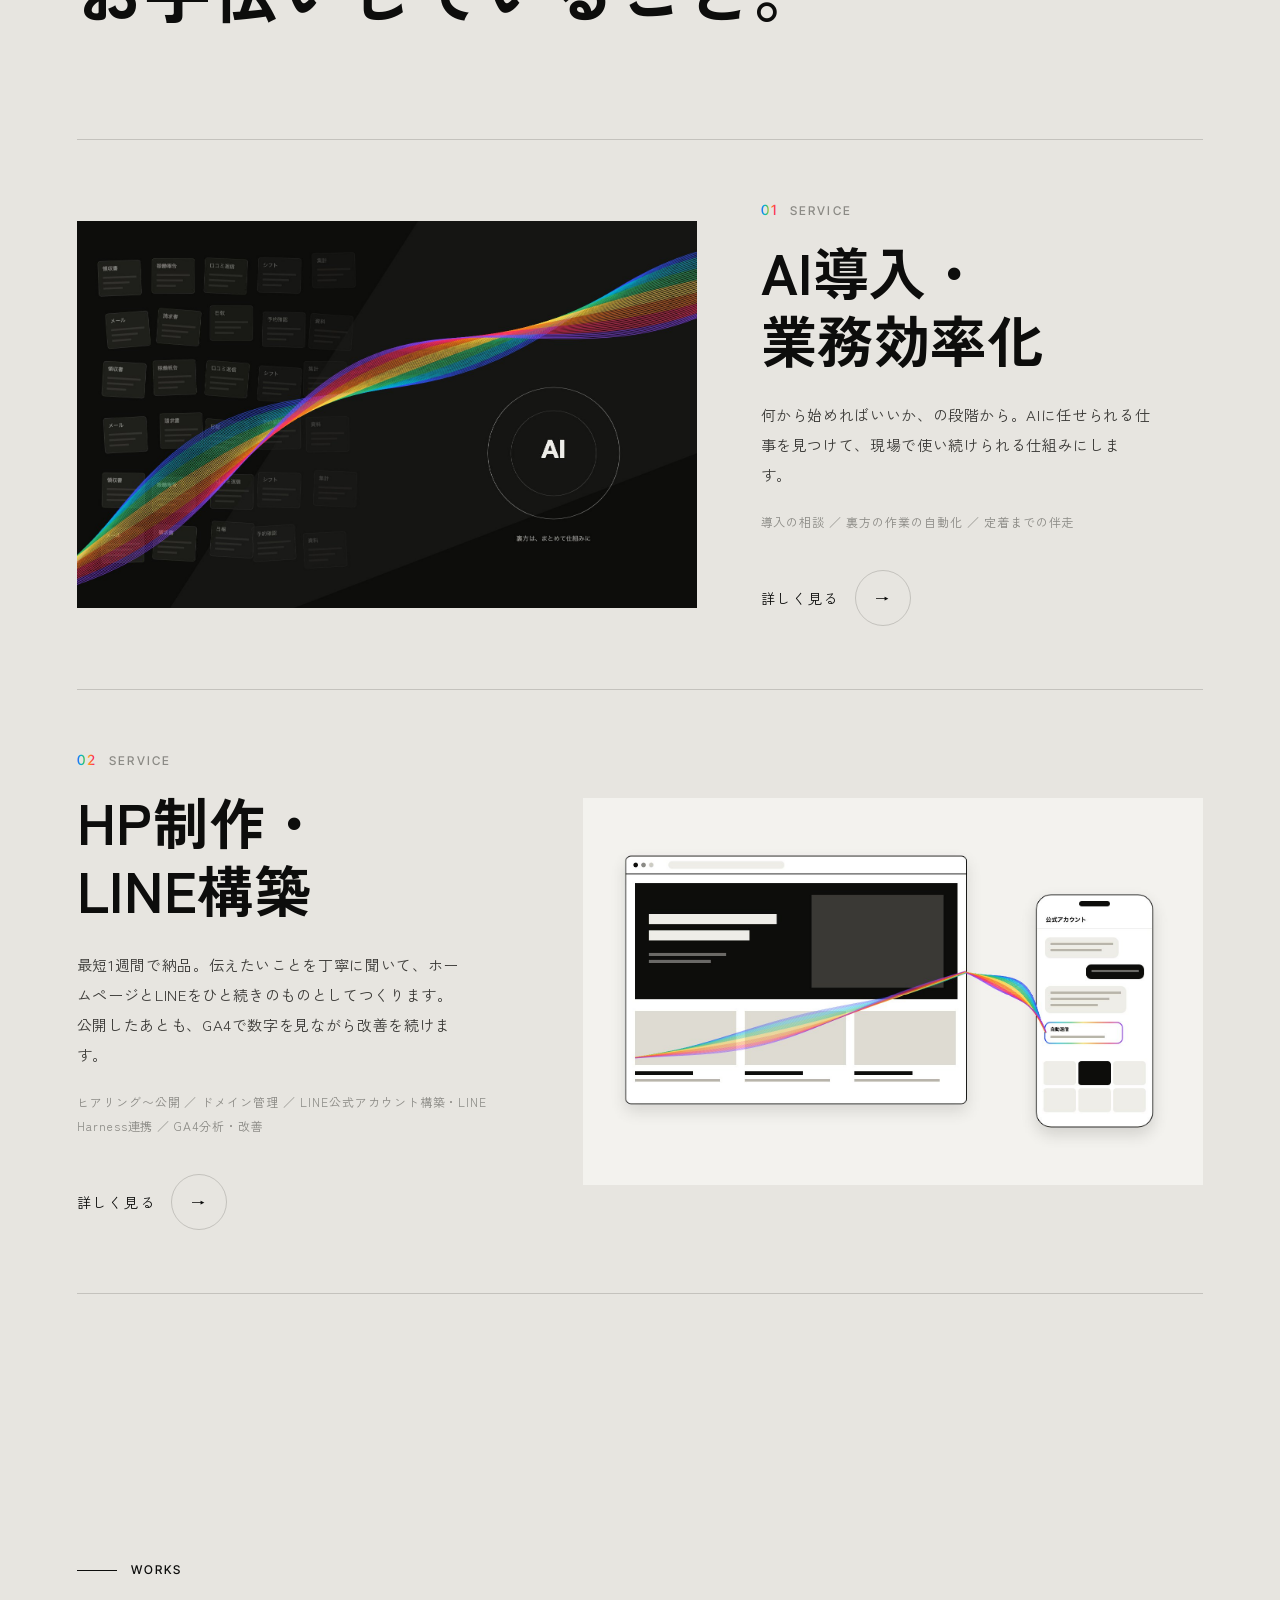
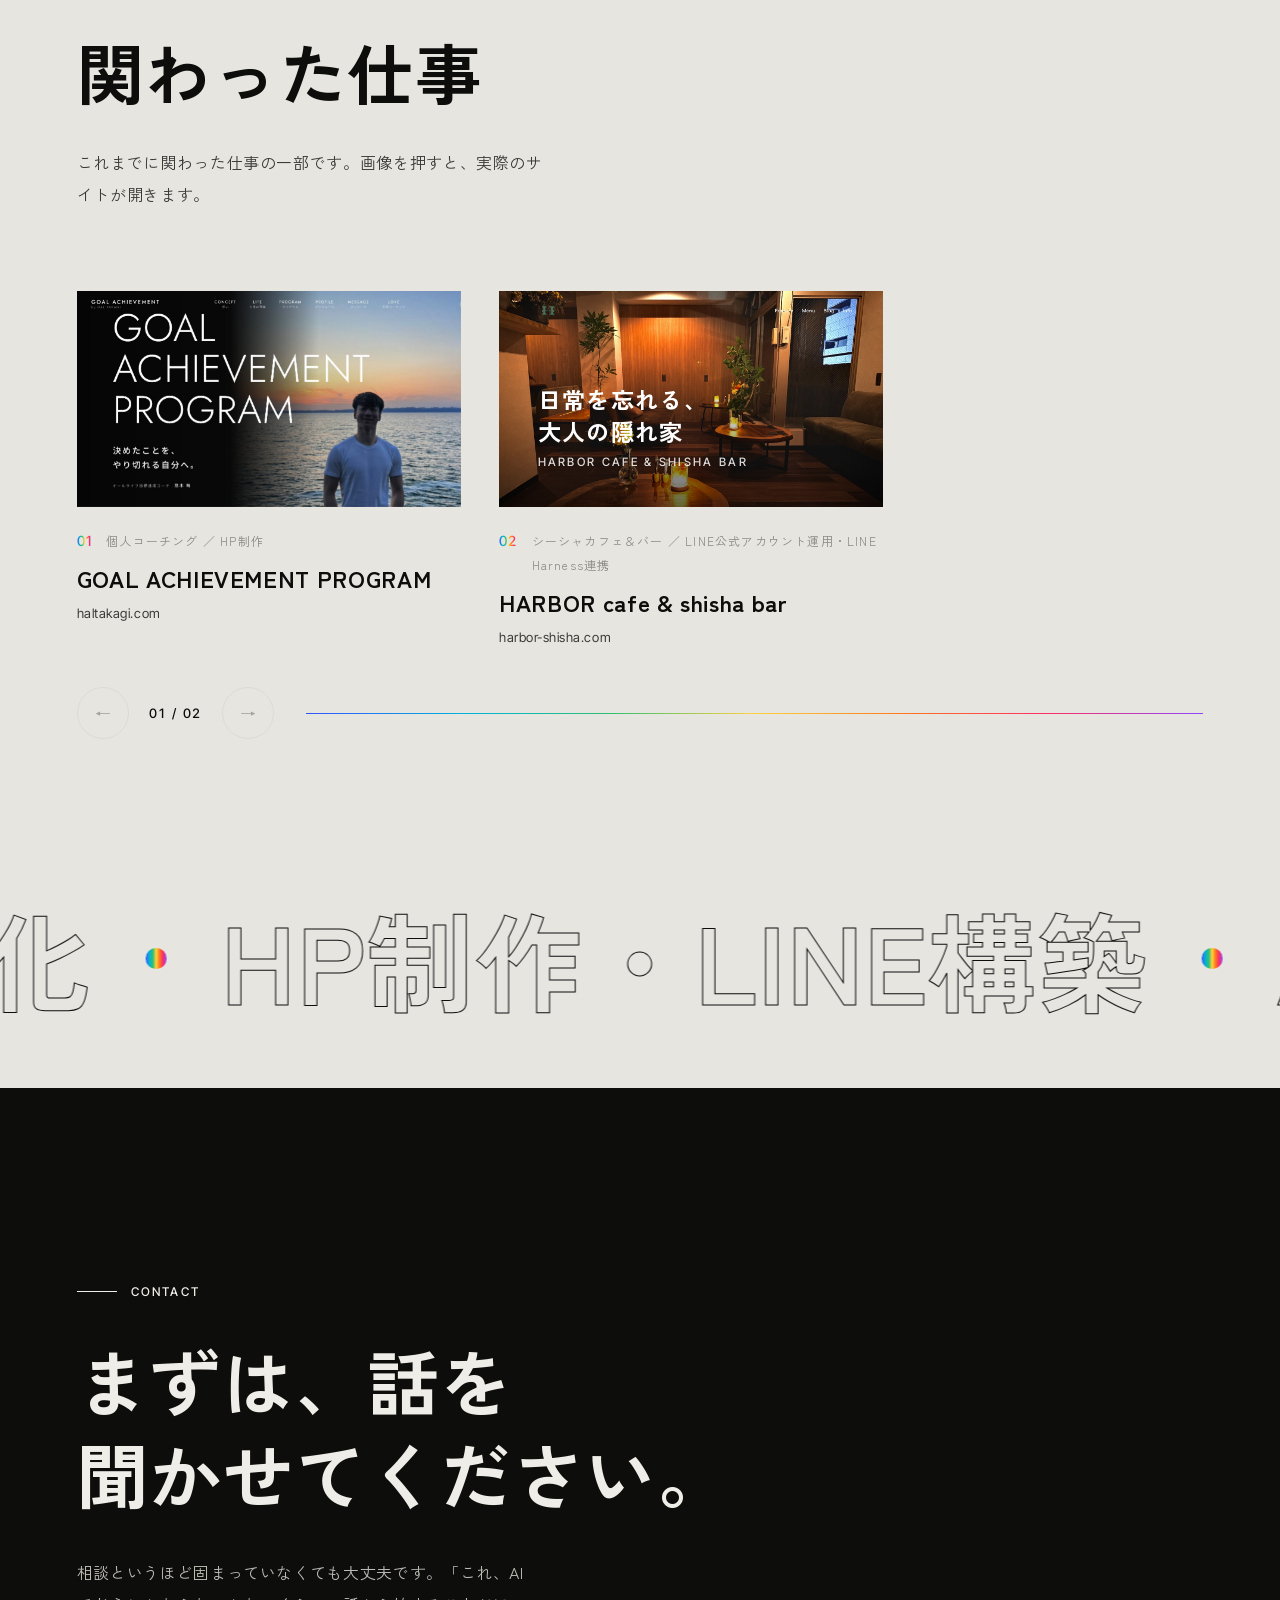
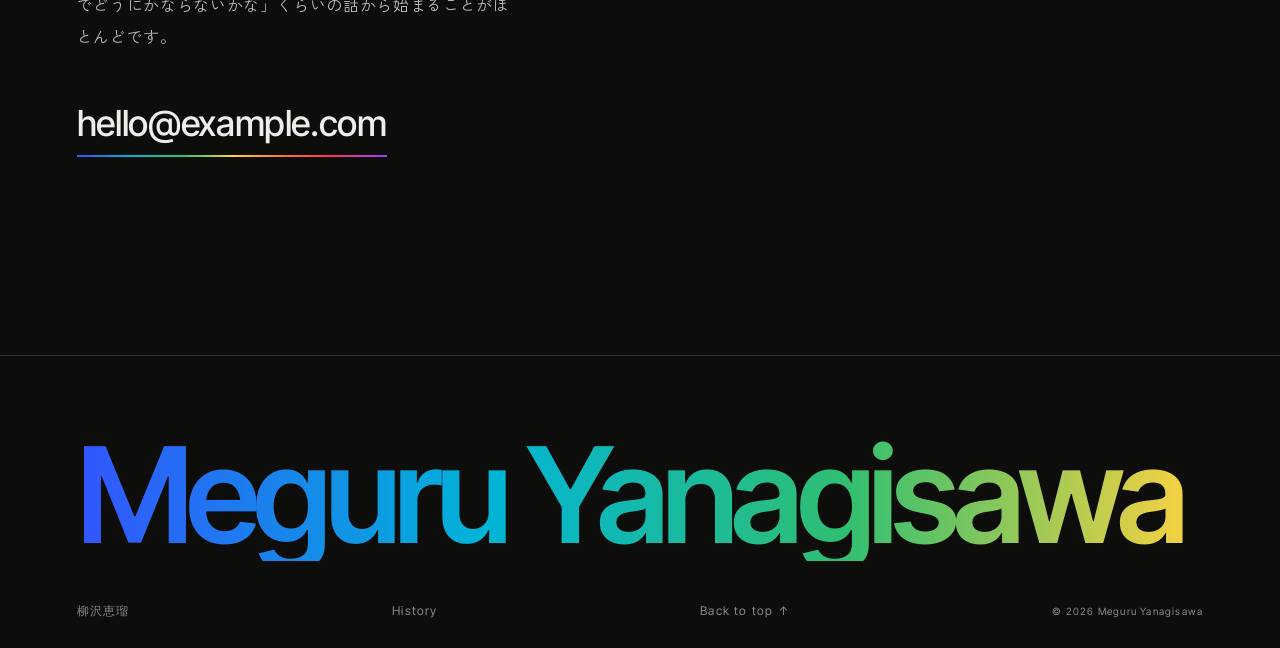
==== commit 215e5441: "Hero illustration (AI x HUMAN), remove contact photo, soften service heading, add GA4 analysis Co-Au" ====
--- a/index.html
+++ b/index.html
@@ -14,7 +14,7 @@
   <link rel="preconnect" href="https://fonts.googleapis.com">
   <link rel="preconnect" href="https://fonts.gstatic.com" crossorigin>
   <link href="https://fonts.googleapis.com/css2?family=Inter+Tight:wght@200;400;500;600&family=Zen+Kaku+Gothic+New:wght@400;500;700&display=swap" rel="stylesheet">
-  <link rel="stylesheet" href="css/style.css?v=20261007b">
+  <link rel="stylesheet" href="css/style.css?v=20261008b">
   <script>document.documentElement.classList.add("js")</script>
 </head>
 <body>
@@ -70,8 +70,8 @@
 
     <!-- ファーストビュー -->
     <section class="hero" data-intro>
-      <figure class="hero__photo ph intro-clip" data-label="hero.jpg — 本人の写真（横長）">
-        <img src="images/hero.jpg" alt="柳沢恵瑠" onerror="this.remove()" data-speed="-0.1">
+      <figure class="hero__photo ph intro-clip illust" style="background:#e4e1da" data-label="hero.jpg">
+        <img src="images/hero.jpg" alt="人の指紋の線がほどけて、AIのネットワークへつながっていくイラスト" onerror="this.remove()">
       </figure>
 
       <div class="hero__panel">
@@ -143,12 +143,12 @@
       </p>
     </section>
 
-    <!-- 仕事：2つのプロダクト。クリックで各ページへ -->
+    <!-- 仕事：主なサービス。クリックで各ページへ -->
     <section class="service" id="service">
       <p class="label" data-reveal><span>Service</span></p>
       <h2 class="service__heading" data-reveal>
-        <span class="mask"><span>できることは、</span></span>
-        <span class="mask"><span>ふたつです。</span></span>
+        <span class="mask"><span>いま、主に</span></span>
+        <span class="mask"><span>お手伝いしていること。</span></span>
       </h2>
 
       <div class="products">
@@ -178,8 +178,8 @@
               <span class="mask"><span>HP制作・</span></span>
               <span class="mask"><span>LINE構築</span></span>
             </h3>
-            <p class="product__text">最短1週間で納品。伝えたいことを丁寧に聞いて、ホームページとLINEをひと続きのものとしてつくります。LINEの仕組みは、AIで費用をおさえて。</p>
-            <p class="product__scope">ヒアリング〜公開 ／ ドメイン管理 ／ LINE公式アカウント構築・LINE Harness連携 ／ 運用</p>
+            <p class="product__text">最短1週間で納品。伝えたいことを丁寧に聞いて、ホームページとLINEをひと続きのものとしてつくります。公開したあとも、GA4で数字を見ながら改善を続けます。</p>
+            <p class="product__scope">ヒアリング〜公開 ／ ドメイン管理 ／ LINE公式アカウント構築・LINE Harness連携 ／ GA4分析・改善</p>
             <p class="product__more"><span>詳しく見る</span><i aria-hidden="true">→</i></p>
           </div>
         </a>
@@ -236,9 +236,6 @@
 
     <!-- 連絡 -->
     <section class="contact" id="contact">
-      <figure class="contact__photo ph clip" data-reveal data-label="contact.jpg — 笑顔の写真など">
-        <img src="images/contact.jpg" alt="" onerror="this.remove()" data-speed="0.1">
-      </figure>
       <div class="contact__body">
         <p class="label" data-reveal><span>Contact</span></p>
         <h2 class="contact__heading" data-reveal>
@@ -262,6 +259,6 @@
     </div>
   </footer>
 
-  <script src="js/main.js?v=20261007b"></script>
+  <script src="js/main.js?v=20261008b"></script>
 </body>
 </html>
--- a/css/style.css
+++ b/css/style.css
@@ -405,7 +405,8 @@
   color: var(--gray);
 }
 .hero__title {
-  font-size: clamp(34px, 4.2vw, 76px);
+  font-size: clamp(30px, 3.7vw, 68px);
+  white-space: nowrap;
   font-weight: 500;
   line-height: 1.4;
   letter-spacing: .04em;
@@ -1139,7 +1140,7 @@
 .flow__list {
   position: relative;
   display: grid;
-  grid-template-columns: repeat(5, 1fr);
+  grid-template-columns: repeat(6, 1fr);
   gap: 2vw;
   margin: clamp(56px, 10vh, 110px) 0 0;
   padding: 36px 0 0;
@@ -1182,6 +1183,7 @@
 .flow__list li:nth-child(3) { transition-delay: .6s; }
 .flow__list li:nth-child(4) { transition-delay: .9s; }
 .flow__list li:nth-child(5) { transition-delay: 1.2s; }
+.flow__list li:nth-child(6) { transition-delay: 1.5s; }
 .flow__list li span {
   display: block;
   margin-bottom: 8px;
@@ -1238,18 +1240,14 @@
    Contact
    ========================================================== */
 .contact {
-  display: grid;
-  grid-template-columns: 5fr 1fr 6fr;
-  align-items: center;
-  padding: clamp(96px, 18vh, 200px) var(--gutter);
+  padding: clamp(120px, 22vh, 240px) var(--gutter);
   background: var(--ink);
   color: var(--paper);
 }
-.contact__photo { grid-column: 1; aspect-ratio: 4 / 5; }
-.contact__body { grid-column: 3; }
+.contact__body { max-width: 1100px; }
 .contact__heading {
   margin-top: 36px;
-  font-size: clamp(34px, 4.4vw, 76px);
+  font-size: clamp(36px, 5.6vw, 96px);
   font-weight: 700;
   line-height: 1.3;
 }
@@ -1563,9 +1561,7 @@
   .why__close { right: 16px; top: 20px; }
   .compare { grid-template-columns: 1fr; gap: 56px; }
 
-  .contact { grid-template-columns: 1fr; gap: 56px; padding: 112px 16px 120px; }
-  .contact__photo, .contact__body { grid-column: 1; }
-  .contact__photo { width: 78%; }
+  .contact { padding: 112px 16px 120px; }
   .contact__mail { word-break: break-all; }
 
   .page-hero__photo { top: 80px; left: 16px; right: 16px; width: auto; height: 46svh; }
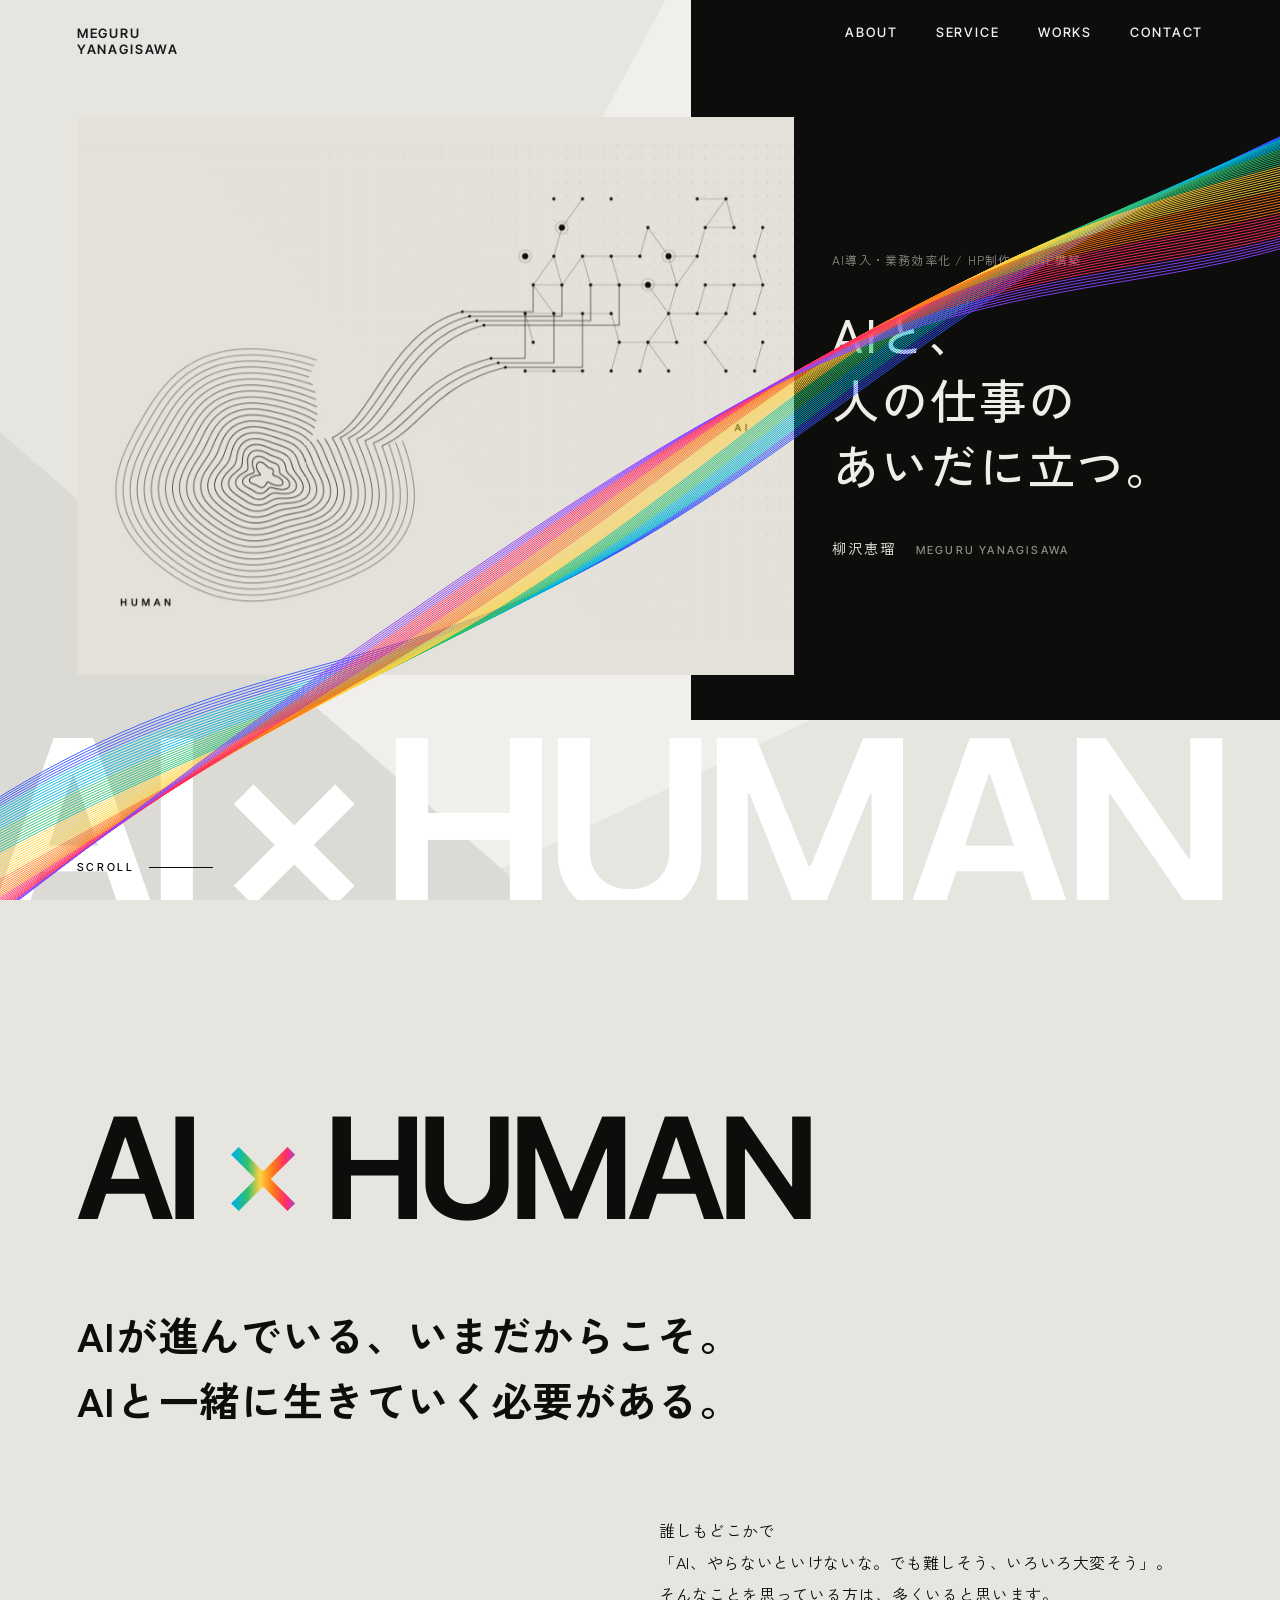
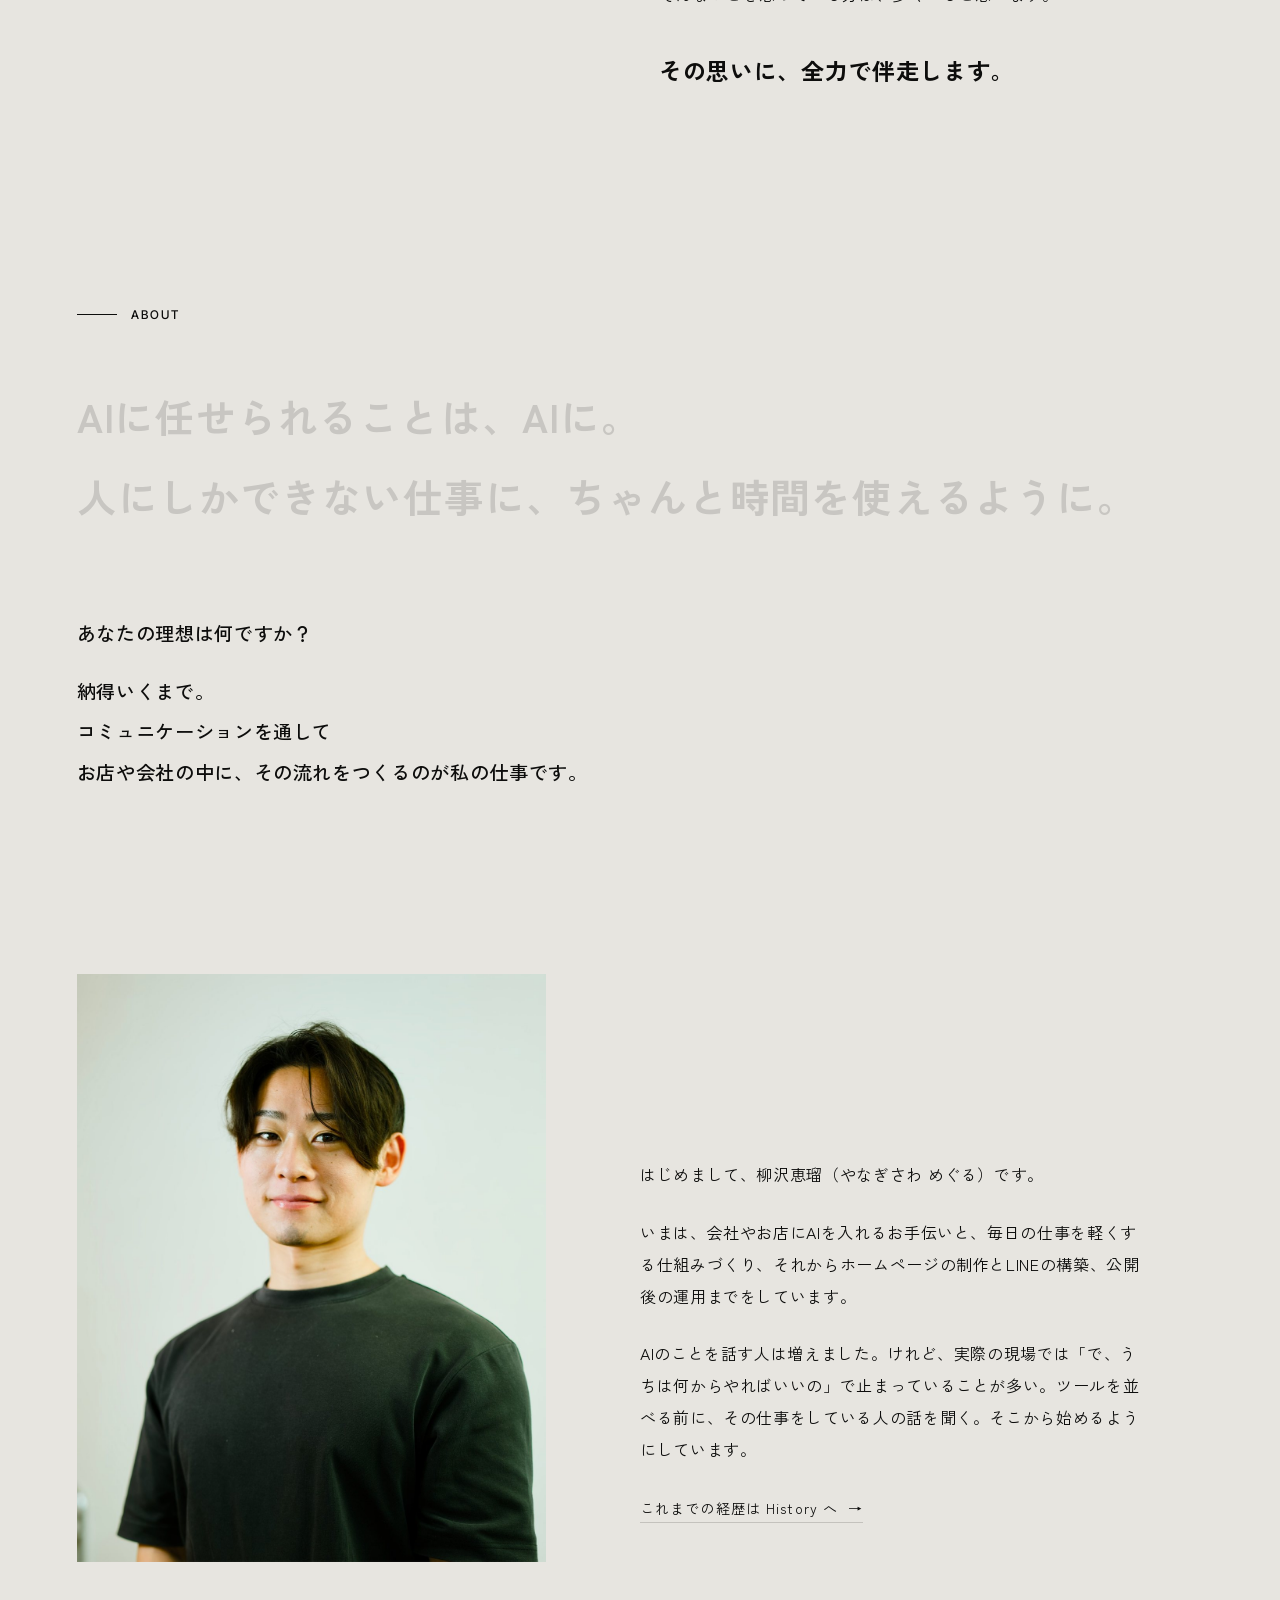
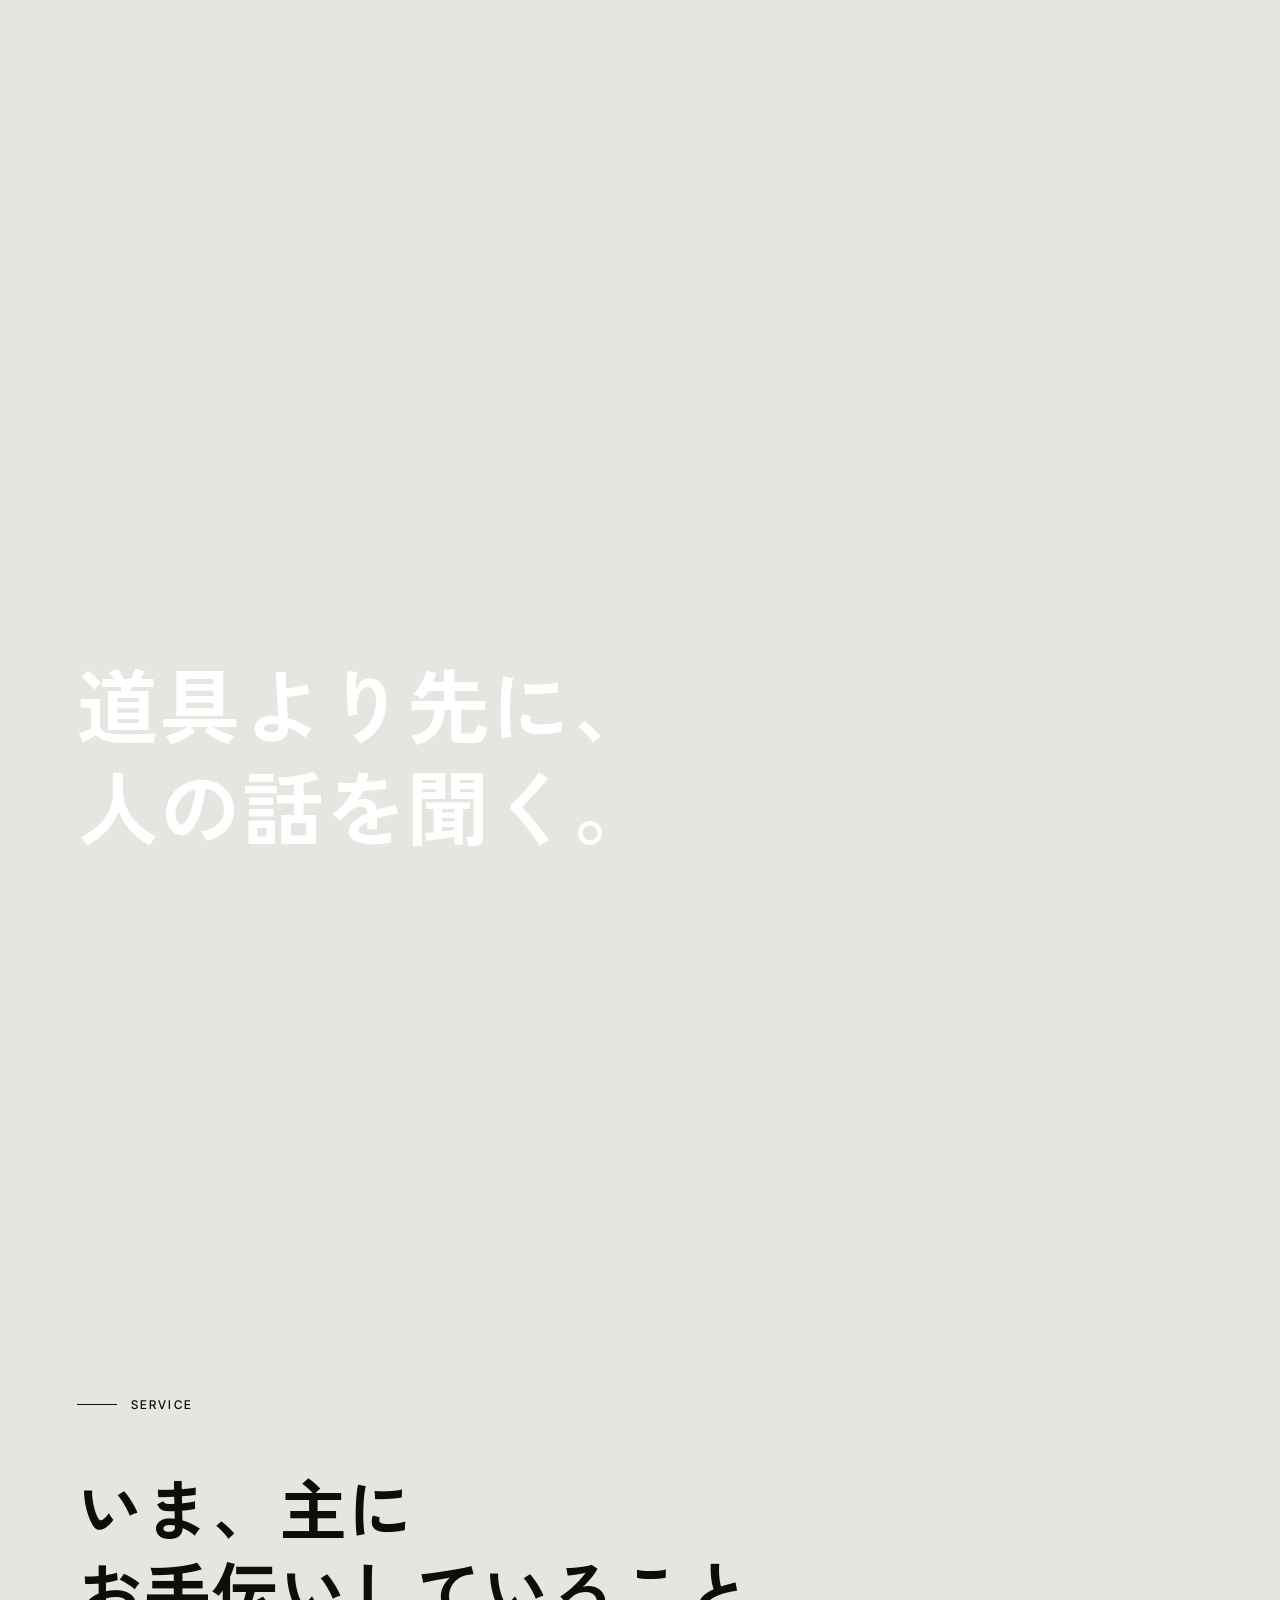
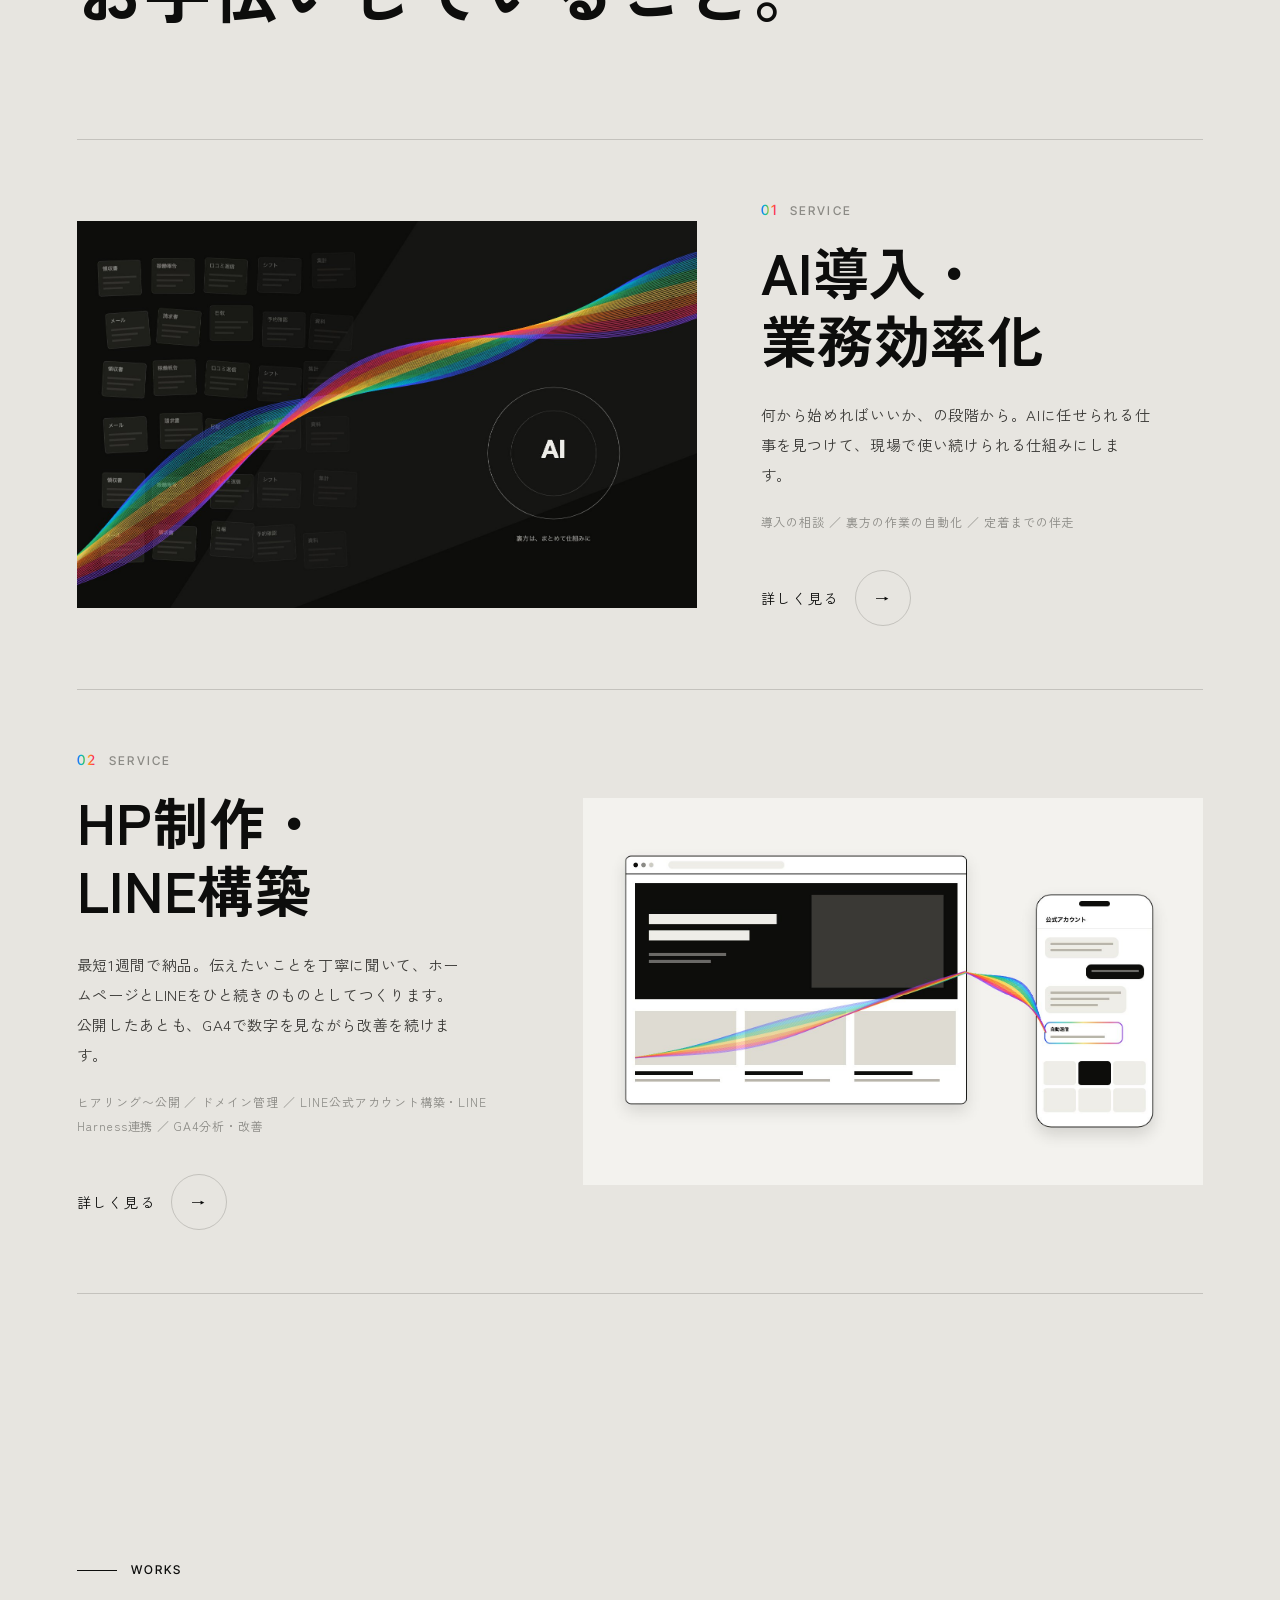
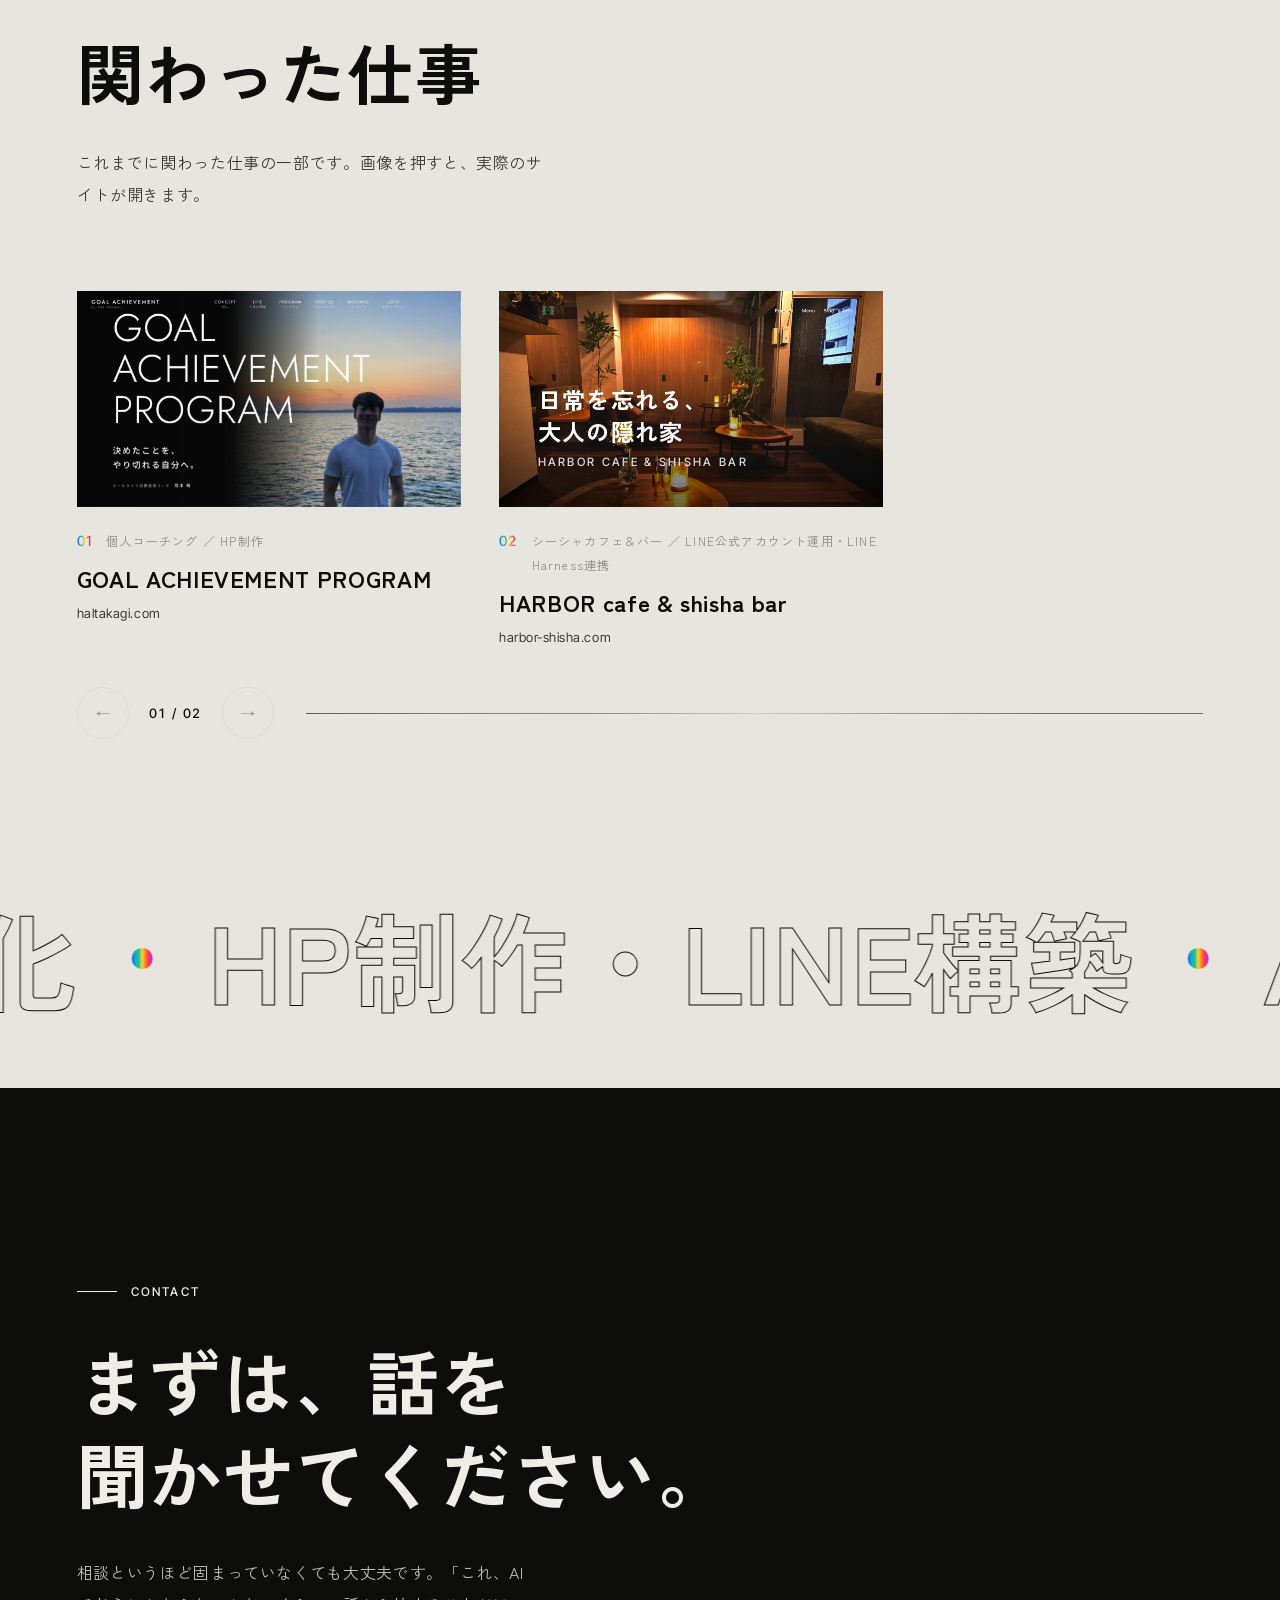
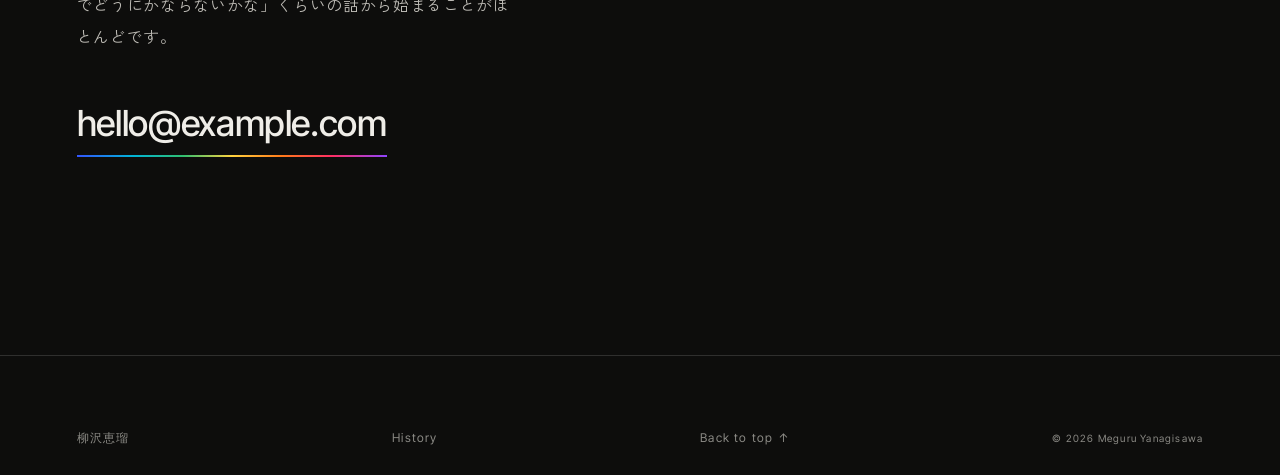
==== commit 8ba4e50e: "メインサイト：フッターのレインボーの大きな文字を削除（全ページ） Co-Authored-By: Claude Opus 5.5 <noreply@anthropic.com> Claude-Sess" ====
--- a/index.html
+++ b/index.html
@@ -250,7 +250,6 @@
   </main>
 
   <footer class="footer">
-    <p class="footer__big" aria-hidden="true">Meguru Yanagisawa</p>
     <div class="footer__row">
       <p>柳沢恵瑠</p>
       <a href="history.html">History</a>
--- a/css/style.css
+++ b/css/style.css
@@ -1472,23 +1472,10 @@
   color: var(--paper);
   border-top: 1px solid var(--line-d);
 }
-.footer__big {
-  font: 600 10.4vw/1 var(--en);
-  letter-spacing: -.05em;
-  white-space: nowrap;
-  background: var(--grad);
-  background-size: 200% 100%;
-  -webkit-background-clip: text;
-  background-clip: text;
-  color: transparent;
-  animation: flow 12s linear infinite alternate;
-}
-@keyframes flow { to { background-position: 100% 0; } }
 .footer__row {
   display: flex;
   justify-content: space-between;
   gap: 16px;
-  margin-top: 40px;
   font: 400 12px/1.6 var(--en);
   letter-spacing: .1em;
   color: var(--gray);
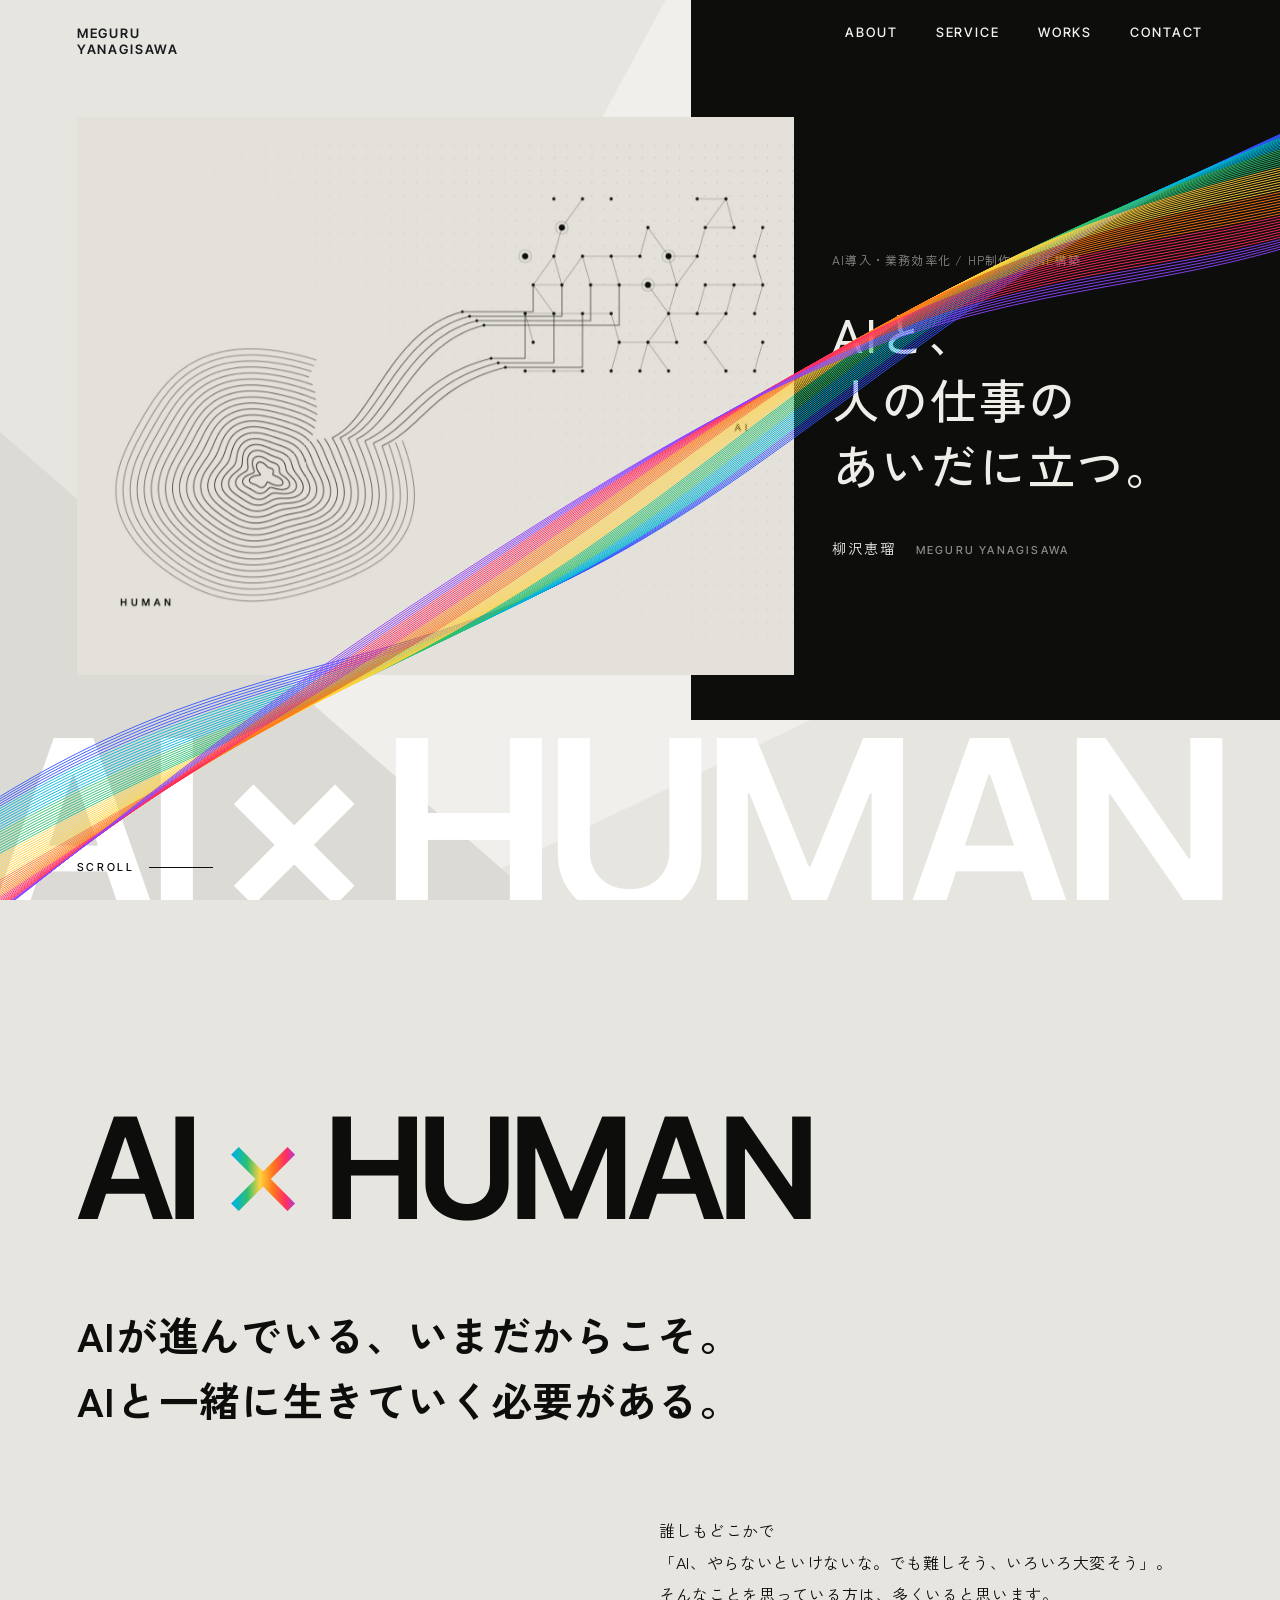
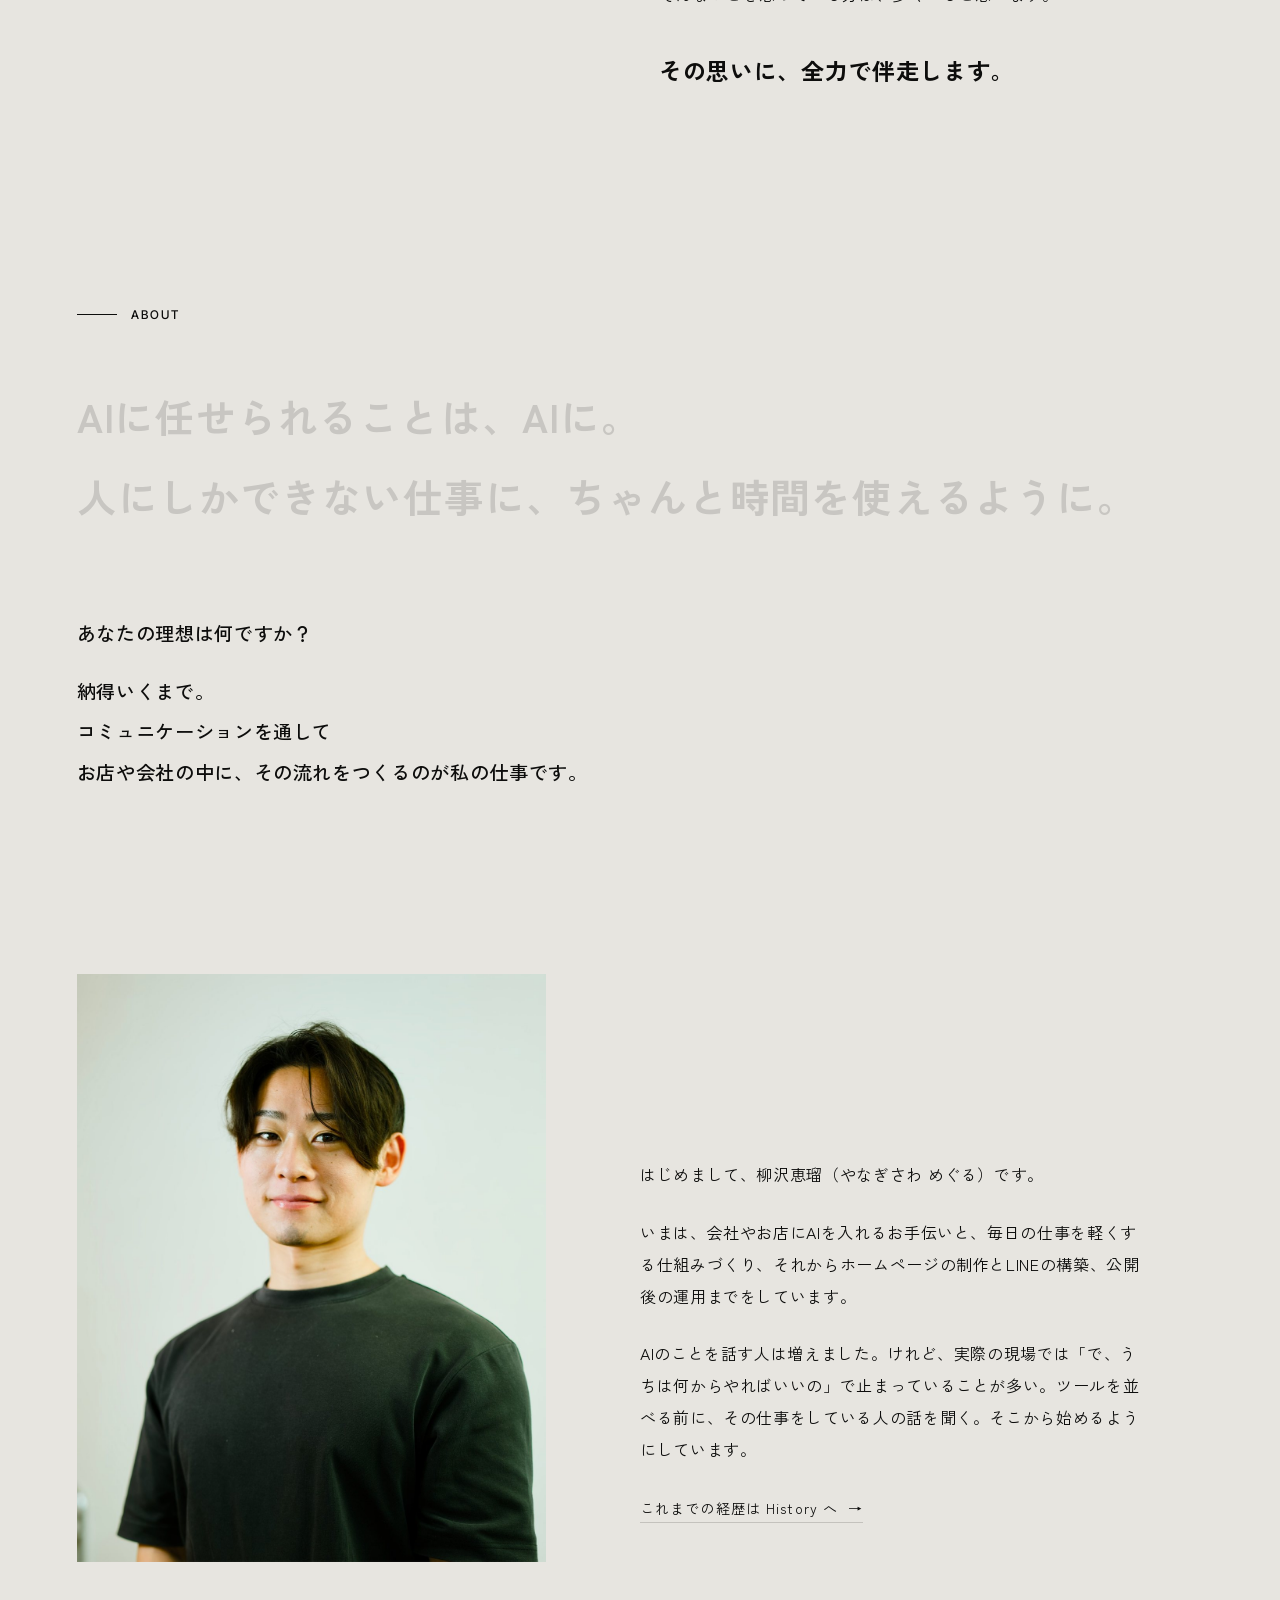
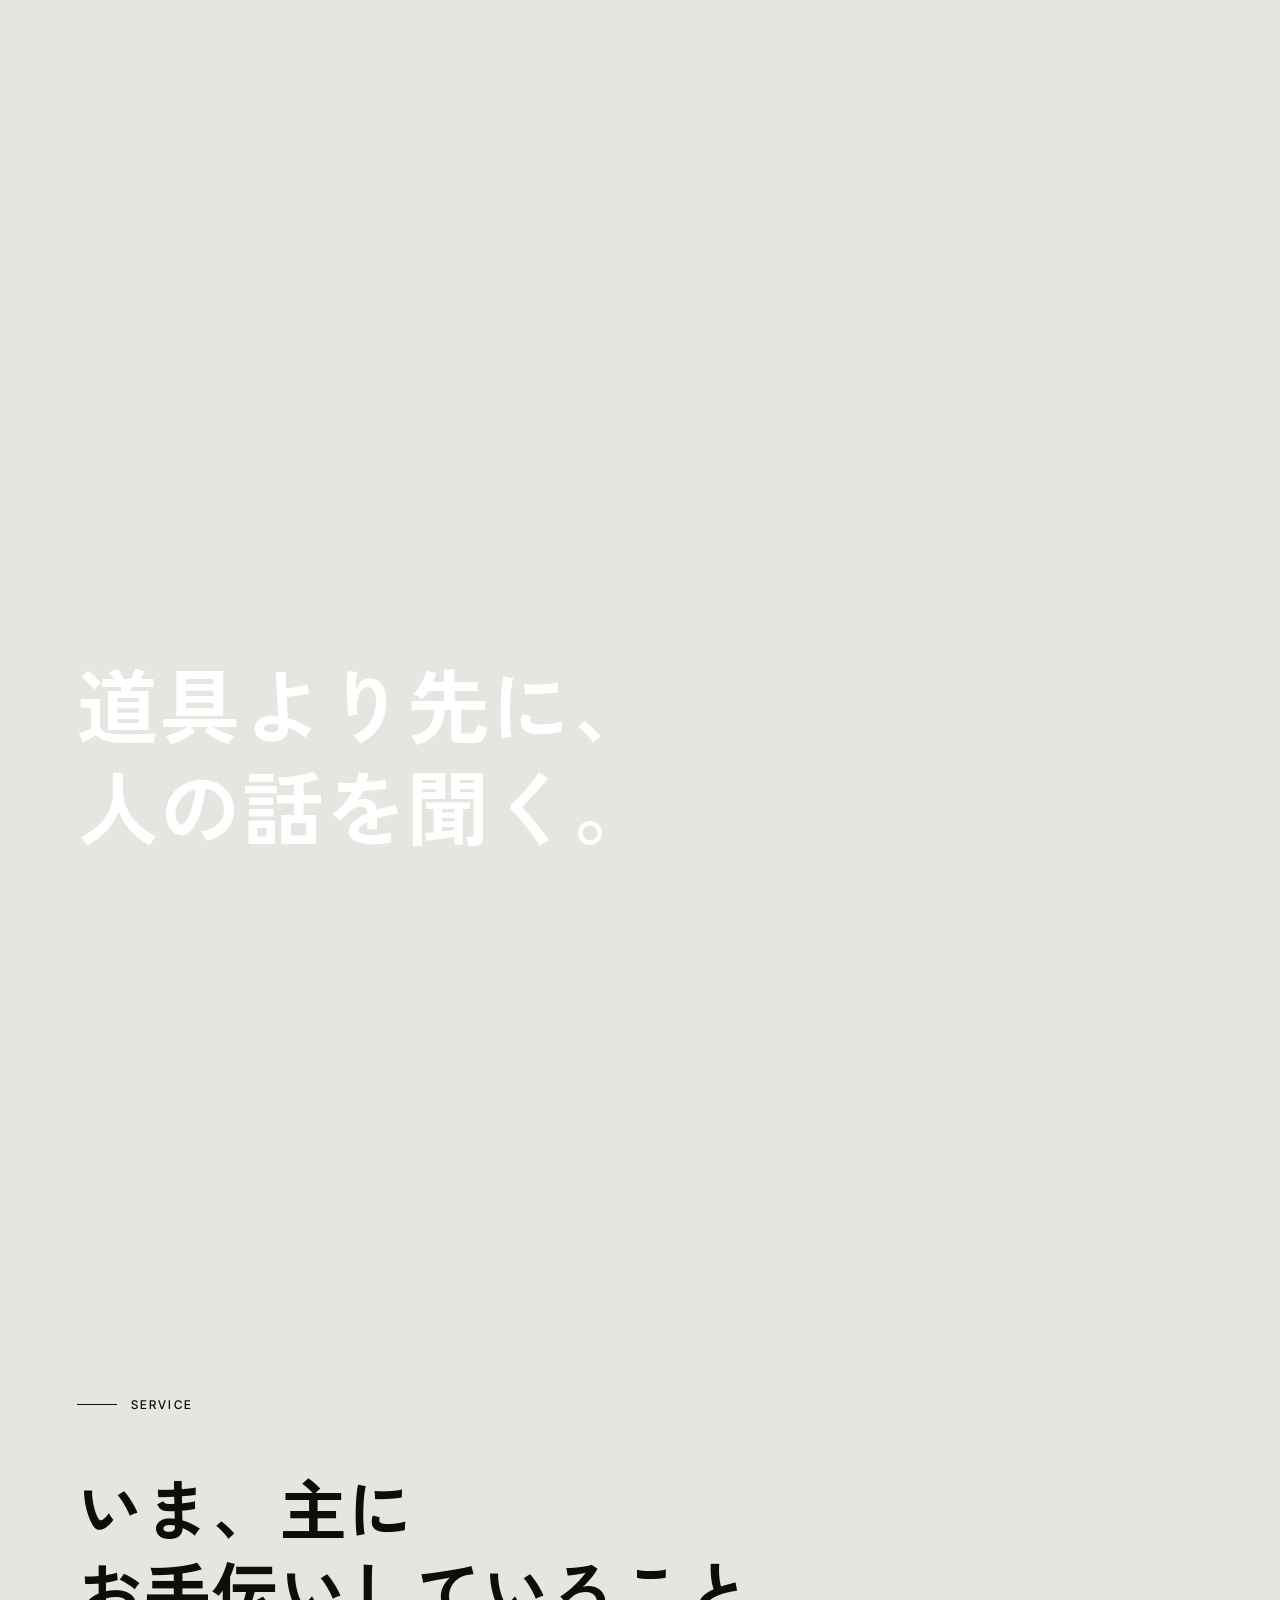
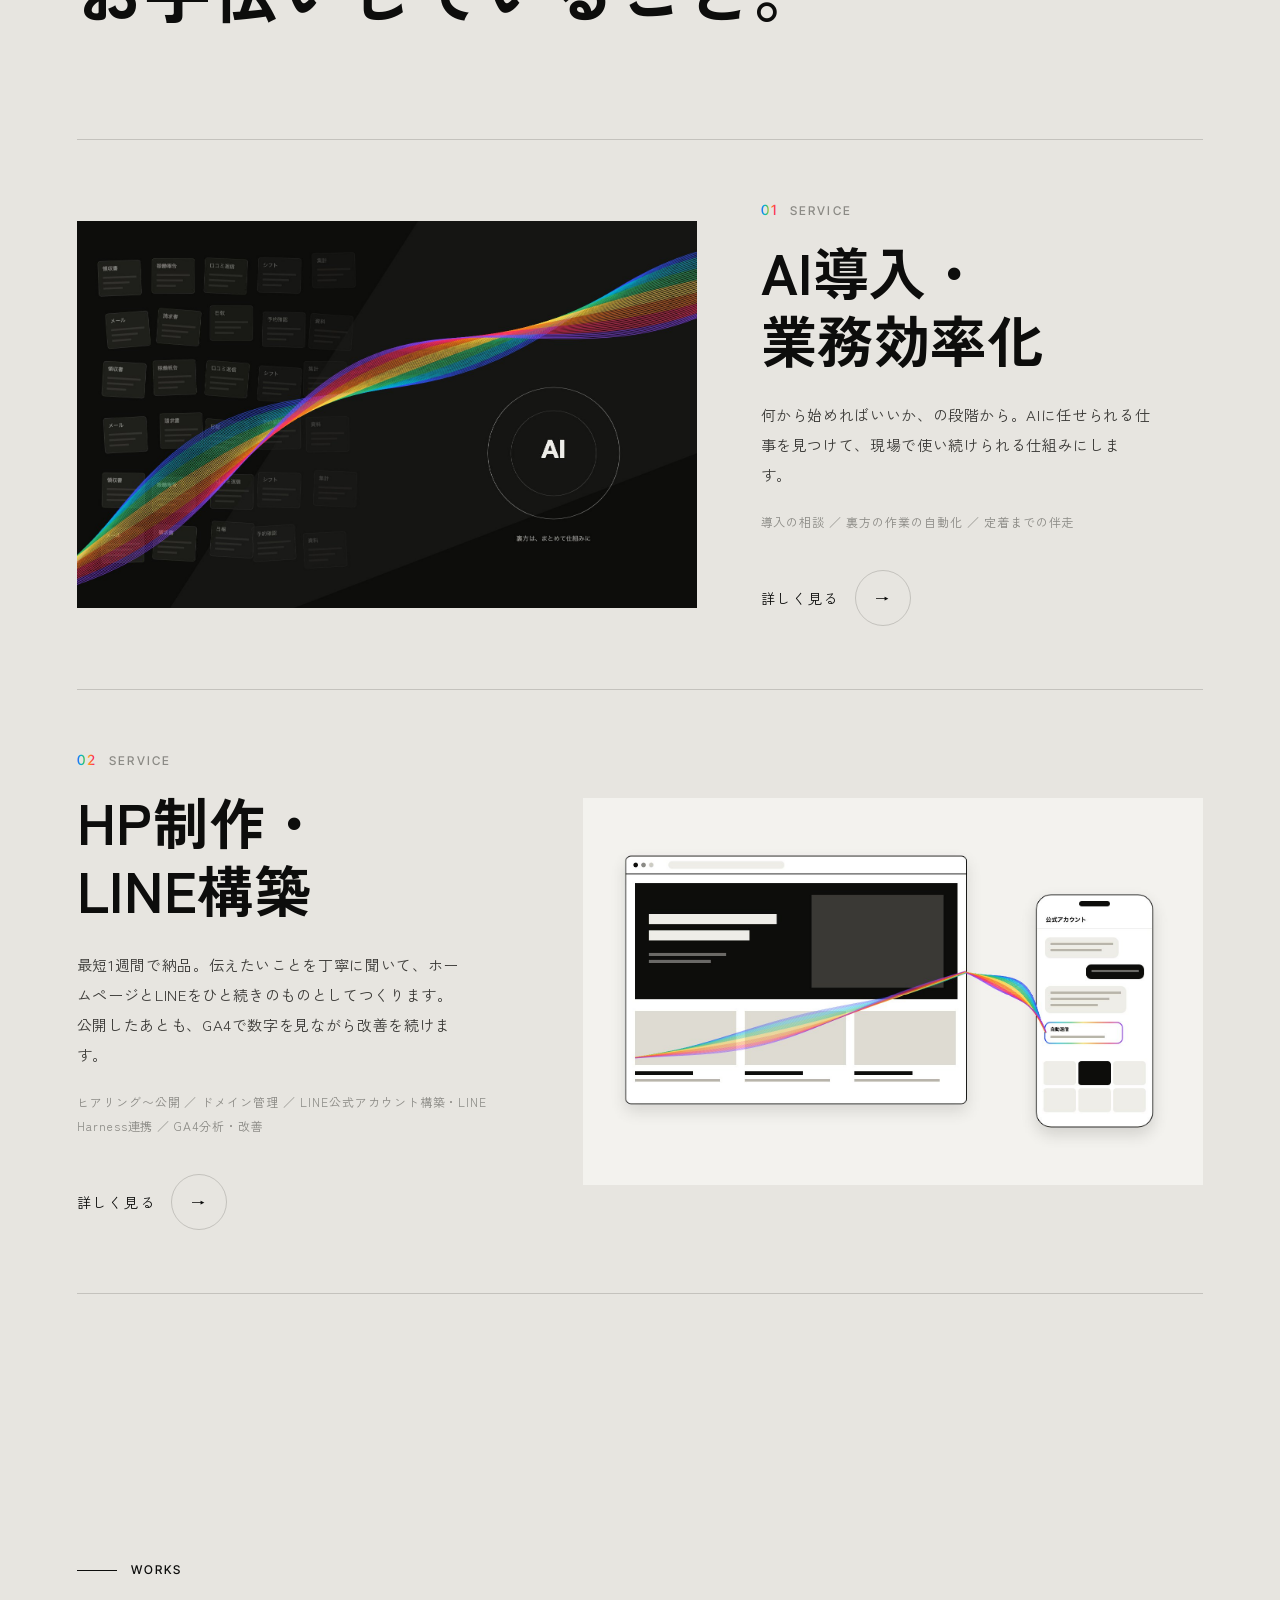
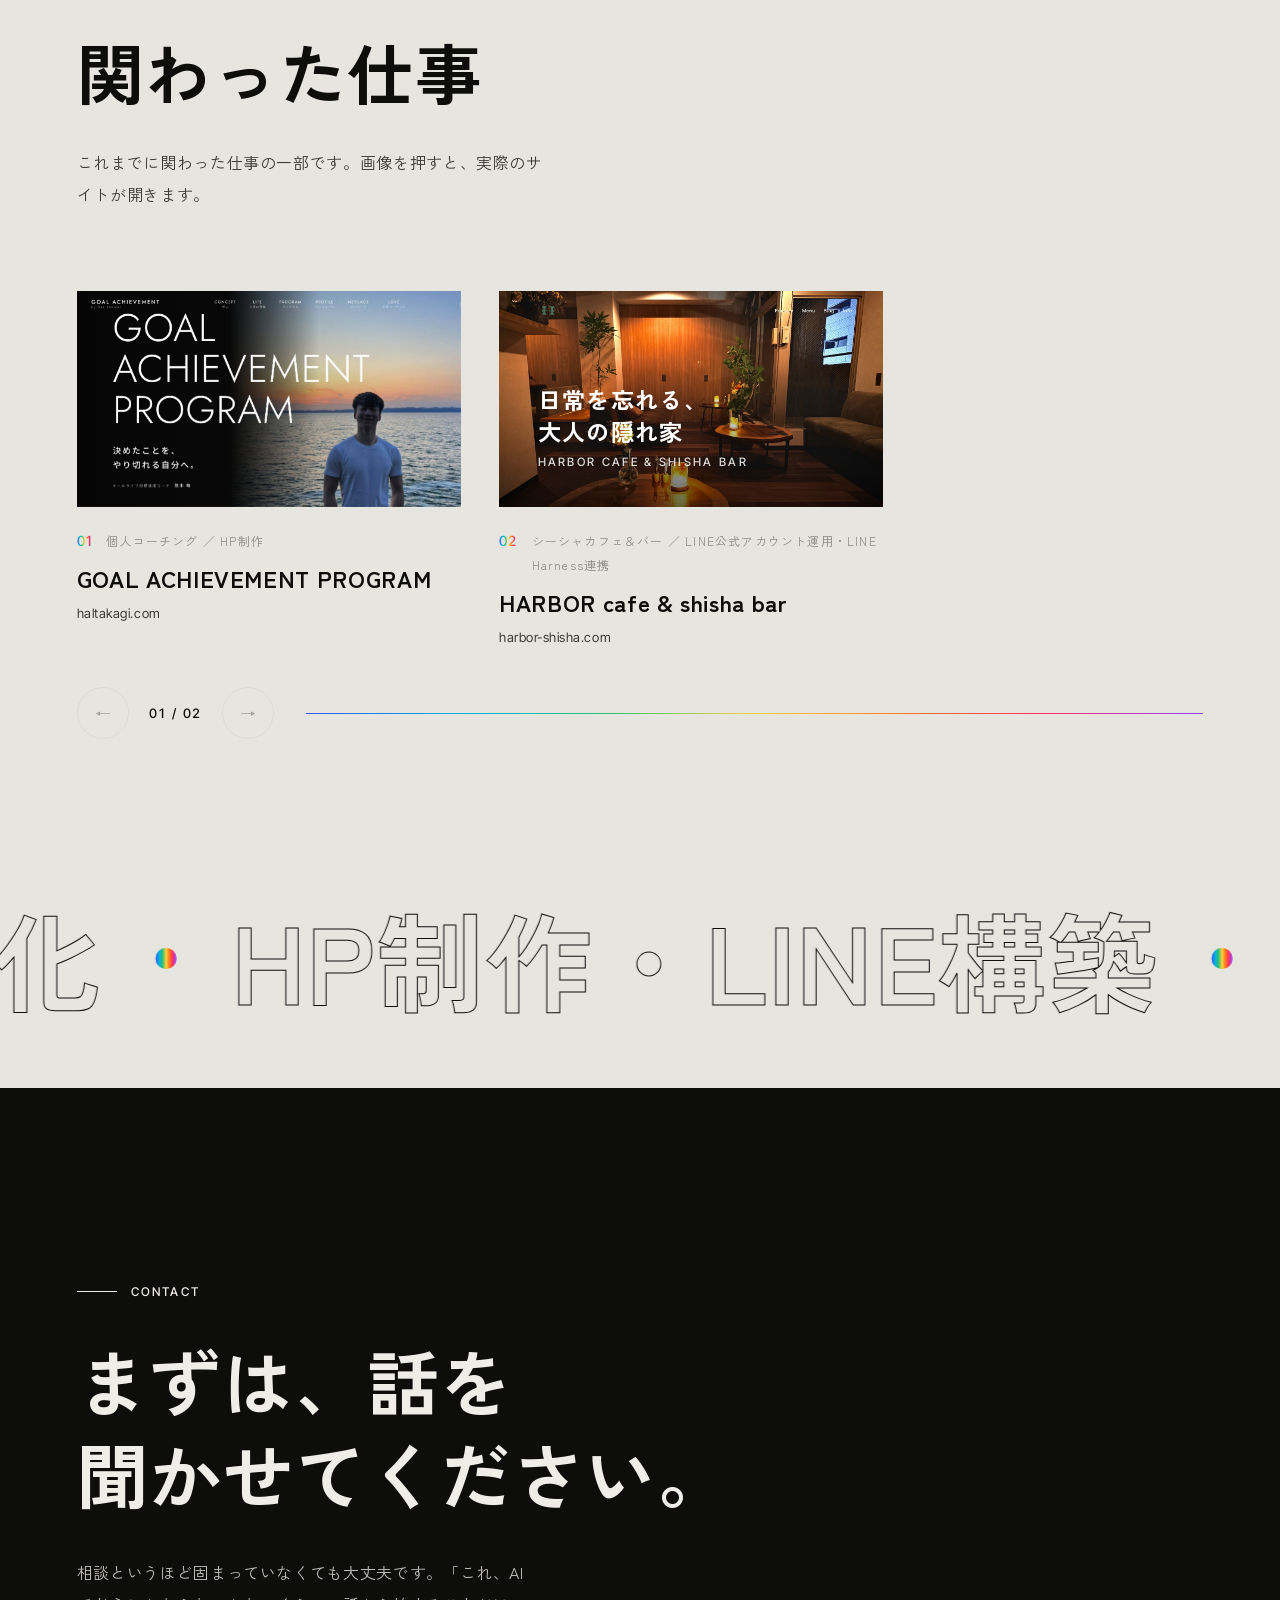
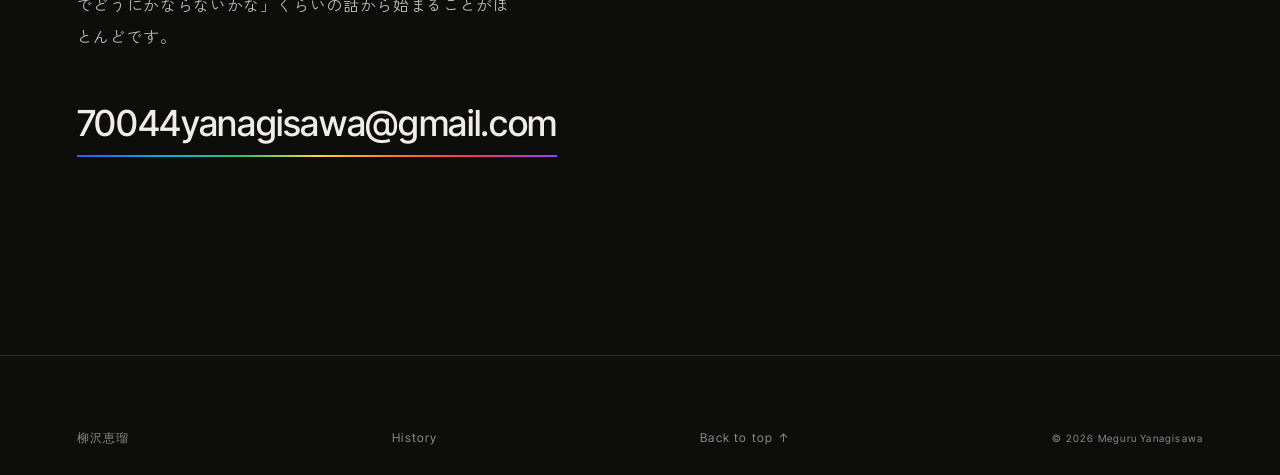
==== commit 838fe9e4: "連絡先のメールアドレスを差し替え（仮のアドレスから本番のアドレスへ） Co-Authored-By: Claude Opus 5.5 <noreply@anthropic.com> Claude-Se" ====
--- a/index.html
+++ b/index.html
@@ -243,7 +243,7 @@
           <span class="mask"><span>聞かせてください。</span></span>
         </h2>
         <p class="contact__text" data-reveal="up">相談というほど固まっていなくても大丈夫です。「これ、AIでどうにかならないかな」くらいの話から始まることがほとんどです。</p>
-        <a class="contact__mail" href="mailto:hello@example.com" data-reveal="up"><span>hello@example.com</span></a>
+        <a class="contact__mail" href="mailto:70044yanagisawa@gmail.com" data-reveal="up"><span>70044yanagisawa@gmail.com</span></a>
       </div>
     </section>
 
